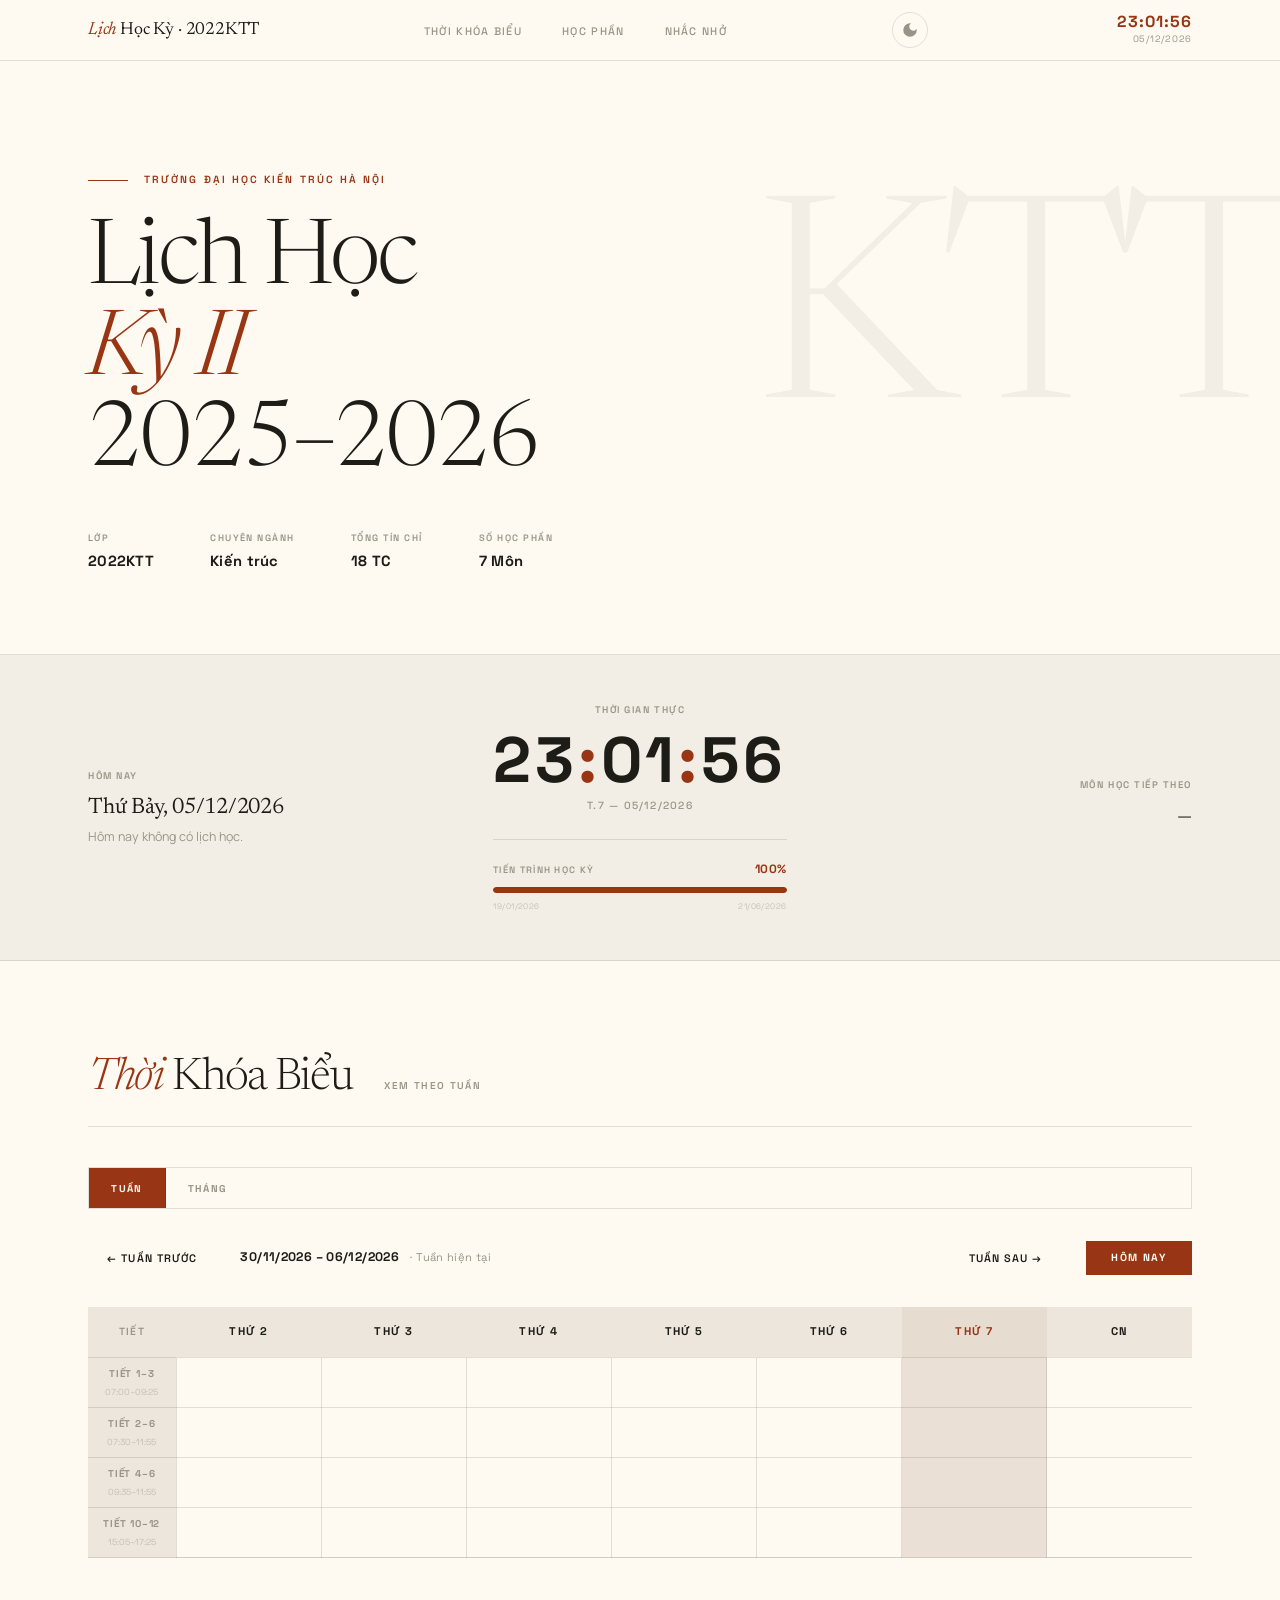
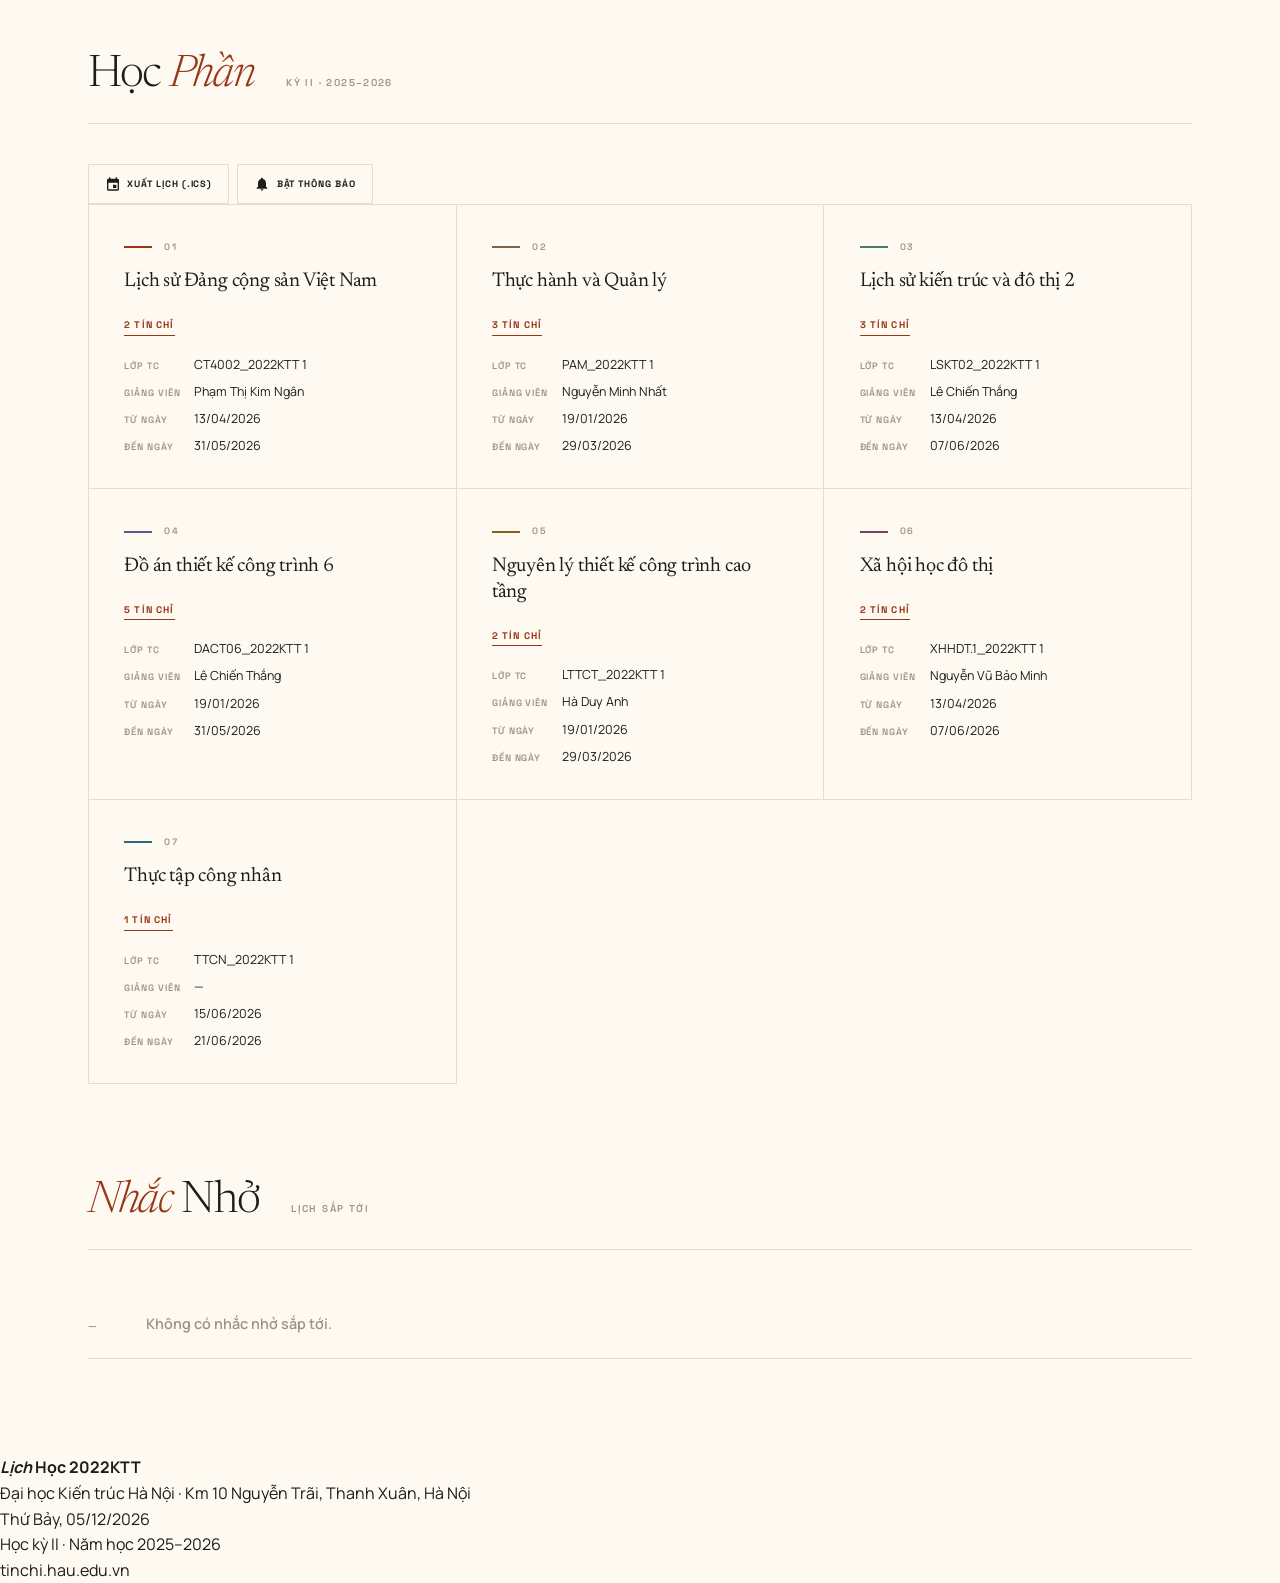
==== index.mobile.html @ d601cea9 "Add files via upload" ====
<!DOCTYPE html>
<html lang="vi">
<head>
<meta charset="UTF-8">
<script>
(function () {
  var params = new URLSearchParams(window.location.search);
  if (params.get('force') === 'mobile') return;
  var isMobile = /Android|iPhone|iPad|iPod|Opera Mini|IEMobile|WPDesktop/i.test(navigator.userAgent);
  if (!isMobile) {
    window.location.replace('./index.html');
  }
})();
</script>
<meta name="viewport" content="width=device-width, initial-scale=1.0, maximum-scale=1.0, user-scalable=no">
<title>Lịch Học — 2022KTT</title>
<link rel="manifest" href="./manifest.json">
<meta name="theme-color" content="#983514">
<meta name="apple-mobile-web-app-capable" content="yes">
<meta name="apple-mobile-web-app-status-bar-style" content="default">
<meta name="apple-mobile-web-app-title" content="Lịch Học">
<link rel="apple-touch-icon" href="./icon.svg">
<link href="https://fonts.googleapis.com/css2?family=Newsreader:ital,wght@0,300;0,400;0,600;1,300;1,400;1,600&family=Manrope:wght@300;400;500;600;700&family=Space+Grotesk:wght@300;400;500;600;700&display=swap" rel="stylesheet">
<style>
:root {
  --primary:       #983514;
  --primary-alt:   #B84C2A;
  --on-primary:    #fef9f1;
  --surface:       #fef9f1;
  --surface-low:   #f2ede5;
  --surface-xlow:  #ece6dc;
  --on-surface:    #1d1c17;
  --muted:         #9a9488;
  --muted-light:   #c5c0b8;
  --line:          rgba(29,28,23,0.12);
  --success:       #4a7c6b;
  --danger:        #983514;
  --font-d: 'Newsreader', Georgia, serif;
  --font-b: 'Manrope', sans-serif;
  --font-l: 'Space Grotesk', monospace;
}

[data-theme="dark"] {
  --primary:       #e8764a;
  --primary-alt:   #f09070;
  --on-primary:    #1a1410;
  --surface:       #1a1816;
  --surface-low:   #242220;
  --surface-xlow:  #2e2c28;
  --on-surface:    #e8e2d8;
  --muted:         #8a8478;
  --muted-light:   #5a564e;
  --line:          rgba(232,226,216,0.1);
  --success:       #6aac9b;
  --danger:        #e8764a;
}
[data-theme="dark"] .top-nav { background:rgba(26,24,22,0.95); }
[data-theme="dark"] .mob-nav { background:rgba(26,24,22,0.95); }
[data-theme="dark"] .a1 .mdc-name { color:#e88a6a; }
[data-theme="dark"] .a2 .mdc-name { color:#c8a87a; }
[data-theme="dark"] .a3 .mdc-name { color:#7ac0a8; }
[data-theme="dark"] .a4 .mdc-name { color:#9a9acc; }
[data-theme="dark"] .a5 .mdc-name { color:#d0a040; }
[data-theme="dark"] .a6 .mdc-name { color:#c87aa0; }
[data-theme="dark"] .a7 .mdc-name { color:#5ab0c8; }

*, *::before, *::after { margin:0; padding:0; box-sizing:border-box; }
html { scroll-behavior:smooth; }
body {
  background:var(--surface);
  color:var(--on-surface);
  font-family:var(--font-b);
  font-weight:400;
  line-height:1.6;
  overflow-x:hidden;
  padding-bottom:72px;
}

/* ── TOP NAV ── */
.top-nav {
  position:fixed; top:0; left:0; right:0; z-index:200;
  background:var(--surface);
  border-bottom:1px solid var(--line);
  height:48px;
  display:flex; align-items:center; justify-content:space-between;
  padding:0 1rem; gap:0.5rem;
}
.nav-brand {
  font-family:var(--font-d); font-size:0.9rem; font-weight:400;
  color:var(--on-surface); text-decoration:none;
  white-space:nowrap; overflow:hidden; text-overflow:ellipsis; flex:1;
}
.nav-brand em { font-style:italic; color:var(--primary); }
.nav-clock-wrap { text-align:right; flex-shrink:0; }
.nc-time {
  display:block; font-family:var(--font-l); font-size:0.78rem; font-weight:700;
  color:var(--primary); letter-spacing:0.04em; line-height:1.1;
}
.nc-date {
  display:block; font-family:var(--font-l); font-size:0.45rem;
  color:var(--muted); letter-spacing:0.06em;
}
.theme-toggle {
  background:none; border:1px solid var(--line); cursor:pointer;
  width:30px; height:30px; display:flex; align-items:center; justify-content:center;
  border-radius:50%; transition:all 0.2s; flex-shrink:0;
}
.theme-toggle svg { width:14px; height:14px; fill:var(--muted); }
.install-btn {
  display:none; align-items:center; gap:0.3rem;
  font-family:var(--font-l); font-size:0.48rem; letter-spacing:0.08em;
  text-transform:uppercase; font-weight:700; color:var(--on-primary);
  background:var(--primary); border:none; cursor:pointer;
  padding:0.3rem 0.5rem; white-space:nowrap; flex-shrink:0;
}
.install-btn svg { width:10px; height:10px; fill:currentColor; }
.install-btn.show { display:flex; }

/* ── HERO (compact mobile) ── */
.hero {
  padding-top:48px;
  background:var(--surface);
  border-bottom:1px solid var(--line);
  position:relative; overflow:hidden;
}
.hero-ghost {
  position:absolute; right:-0.5rem; top:50%; transform:translateY(-50%);
  font-family:var(--font-d); font-size:clamp(4rem,18vw,7rem);
  font-weight:300; line-height:0.85;
  color:var(--surface-low); pointer-events:none; user-select:none;
  white-space:nowrap; opacity:0.5;
}
.hero-inner { padding:1.5rem 1.2rem 1.2rem; position:relative; z-index:1; }
.hero-eyebrow {
  font-family:var(--font-l); font-size:0.5rem; letter-spacing:0.18em;
  text-transform:uppercase; color:var(--primary); font-weight:600;
  margin-bottom:0.5rem;
  display:flex; align-items:center; gap:0.6rem;
}
.hero-eyebrow::before { content:''; display:inline-block; width:1.2rem; height:1px; background:var(--primary); }
.hero-title {
  font-family:var(--font-d); font-size:clamp(1.6rem,7.5vw,2.4rem);
  font-weight:300; letter-spacing:-0.03em; line-height:1.05;
  color:var(--on-surface); margin-bottom:1rem;
}
.hero-title em { font-style:italic; color:var(--primary); }
.hero-stats {
  display:grid; grid-template-columns:1fr 1fr; gap:0.4rem 1rem;
}
.hs-label {
  font-family:var(--font-l); font-size:0.48rem; letter-spacing:0.14em;
  text-transform:uppercase; color:var(--muted); font-weight:600; margin-bottom:0.15rem;
}
.hs-value {
  font-family:var(--font-l); font-size:0.78rem; font-weight:700;
  color:var(--on-surface); letter-spacing:0.02em;
}

/* ── TODAY STRIP ── */
.today-strip {
  background:var(--surface-low);
  border-bottom:1px solid var(--line);
  padding:1rem 1.2rem;
}
.ts-clock {
  text-align:center; margin-bottom:0.8rem;
  padding-bottom:0.8rem; border-bottom:1px solid var(--line);
}
.d-clock {
  font-family:var(--font-l); font-size:clamp(1.6rem,7vw,2.2rem);
  font-weight:700; letter-spacing:0.06em; line-height:1; color:var(--on-surface);
}
.d-clock .col { color:var(--primary); animation:blink 1s step-start infinite; }
@keyframes blink { 0%,100%{opacity:1} 50%{opacity:0.15} }
.d-date {
  font-family:var(--font-l); font-size:0.58rem; letter-spacing:0.1em;
  text-transform:uppercase; color:var(--muted); margin-top:0.2rem;
}
.ts-grid { display:grid; grid-template-columns:1fr 1fr; gap:0.6rem 1rem; }
.ts-label {
  font-family:var(--font-l); font-size:0.52rem; letter-spacing:0.14em;
  text-transform:uppercase; color:var(--muted); font-weight:600; margin-bottom:0.3rem;
}
.ts-value {
  font-family:var(--font-d); font-size:0.92rem; font-weight:400;
  letter-spacing:-0.01em; line-height:1.2; color:var(--on-surface);
}
.ts-value em { font-style:italic; color:var(--primary); }
.ts-sub { font-family:var(--font-b); font-size:0.65rem; color:var(--muted); margin-top:0.2rem; }

/* In class badge */
.in-class-badge {
  display:inline-flex; align-items:center; gap:0.35rem;
  background:rgba(152,53,20,0.1); padding:0.28rem 0.65rem;
  font-family:var(--font-l); font-size:0.55rem; font-weight:700;
  letter-spacing:0.07em; text-transform:uppercase; color:var(--primary);
  margin-top:0.4rem;
}
.pulse-dot {
  width:7px; height:7px; background:var(--primary); border-radius:50%;
  animation:pulse 1.5s ease infinite;
}
@keyframes pulse { 0%,100%{opacity:1;transform:scale(1)} 50%{opacity:0.4;transform:scale(0.7)} }

/* Progress */
.progress-wrap { margin-top:0.8rem; padding-top:0.7rem; border-top:1px solid var(--line); }
.progress-label { display:flex; justify-content:space-between; align-items:baseline; margin-bottom:0.4rem; }
.pl-text {
  font-family:var(--font-l); font-size:0.5rem; letter-spacing:0.12em;
  text-transform:uppercase; color:var(--muted); font-weight:600;
}
.pl-pct { font-family:var(--font-l); font-size:0.7rem; font-weight:700; color:var(--primary); }
.progress-bar { height:5px; background:var(--surface-xlow); border-radius:3px; overflow:hidden; }
.progress-fill { height:100%; background:var(--primary); border-radius:3px; transition:width 0.6s ease; }
.progress-dates {
  display:flex; justify-content:space-between; margin-top:0.3rem;
  font-family:var(--font-l); font-size:0.45rem; color:var(--muted-light); letter-spacing:0.05em;
}

/* ── WRAP ── */
.wrap { padding:0 1.2rem; }
.section-gap { margin-top:2rem; }
.section-gap2 { margin-top:3rem; }

/* Section heads */
.sec-head {
  display:flex; flex-direction:column; gap:0.15rem;
  padding-bottom:0.6rem; margin-bottom:1rem;
  border-bottom:1px solid var(--line);
}
.sec-title {
  font-family:var(--font-d); font-size:1.5rem; font-weight:300;
  letter-spacing:-0.02em; line-height:1; color:var(--on-surface);
}
.sec-title em { font-style:italic; color:var(--primary); }
.sec-kicker {
  font-family:var(--font-l); font-size:0.5rem; letter-spacing:0.12em;
  text-transform:uppercase; color:var(--muted); font-weight:600;
}

/* ── VIEW TOGGLE ── */
.view-toggle { display:flex; border:1px solid var(--line); overflow:hidden; margin-bottom:0.8rem; }
.vt-btn {
  font-family:var(--font-l); font-size:0.52rem; letter-spacing:0.1em;
  text-transform:uppercase; font-weight:700; border:none; cursor:pointer;
  flex:1; text-align:center; padding:0.45rem 0.5rem;
  background:var(--surface); color:var(--muted); transition:all 0.18s; min-height:38px;
}
.vt-btn:not(:last-child) { border-right:1px solid var(--line); }
.vt-btn.active { background:var(--primary); color:var(--on-primary); }

/* ── WEEK NAV ── */
.week-nav { display:flex; flex-wrap:wrap; gap:0.35rem; margin-bottom:0.8rem; }
.wn-label {
  flex-basis:100%; order:-1; text-align:center;
  font-family:var(--font-l); font-size:0.65rem; font-weight:700;
  color:var(--on-surface); margin-bottom:0.1rem;
}
.wn-label em { font-style:normal; font-weight:400; color:var(--muted); font-size:0.58rem; margin-left:0.3rem; }
.wbtn {
  flex:1; text-align:center;
  font-family:var(--font-l); font-size:0.52rem; font-weight:600;
  letter-spacing:0.08em; text-transform:uppercase; color:var(--on-surface);
  background:none; border:none; cursor:pointer; padding:0.45rem 0.3rem; transition:color 0.18s;
}
.wbtn:hover { color:var(--primary); }
.wbtn-solid {
  flex:1; text-align:center;
  background:var(--primary); color:var(--on-primary);
  font-family:var(--font-l); font-size:0.52rem; font-weight:700;
  letter-spacing:0.12em; text-transform:uppercase; border:none; cursor:pointer;
  padding:0.45rem 0.5rem; transition:background 0.18s;
}
.wbtn-solid:hover { background:var(--primary-alt); }

/* ── MOBILE DAY-LIST ── */
.mob-daylist { margin-bottom:2rem; }
.mob-day-tabs {
  display:flex; gap:0; overflow-x:auto; -webkit-overflow-scrolling:touch;
  border-bottom:1px solid var(--line); margin-bottom:1.2rem;
  scrollbar-width:none; padding:0 0.2rem;
}
.mob-day-tabs::-webkit-scrollbar { display:none; }
.mob-day-tab {
  flex-shrink:0; background:none; border:none; cursor:pointer;
  padding:0.65rem 0.85rem; font-family:var(--font-l); font-size:0.6rem;
  font-weight:600; letter-spacing:0.05em; text-transform:uppercase;
  color:var(--muted); position:relative; transition:color 0.2s;
  -webkit-tap-highlight-color:transparent; min-height:48px;
  display:flex; flex-direction:column; align-items:center; gap:3px;
}
.mob-day-tab .mdt-num { font-size:0.88rem; font-weight:700; color:var(--on-surface); line-height:1; }
.mob-day-tab::after {
  content:''; position:absolute; bottom:0; left:0.4rem; right:0.4rem;
  height:2px; background:var(--primary); transform:scaleX(0); transition:transform 0.2s;
}
.mob-day-tab.active { color:var(--primary); }
.mob-day-tab.active .mdt-num { color:var(--primary); }
.mob-day-tab.active::after { transform:scaleX(1); }
.mob-day-tab.is-today { background:rgba(152,53,20,0.06); border-radius:8px 8px 0 0; }

.mob-day-classes { display:flex; flex-direction:column; gap:0.6rem; }
.mdc-card {
  background:var(--surface-low); border-left:3px solid var(--muted);
  padding:0.9rem 1rem; cursor:pointer;
  transition:box-shadow 0.15s, background 0.15s;
  -webkit-tap-highlight-color:transparent; border-radius:0 6px 6px 0;
}
.mdc-card:active { background:var(--surface-xlow); }
.mdc-card.now-active { background:rgba(152,53,20,0.08); box-shadow:inset 0 0 0 1px var(--primary); }
.mdc-head { display:flex; justify-content:space-between; align-items:flex-start; gap:0.6rem; margin-bottom:0.4rem; }
.mdc-name {
  font-family:var(--font-b); font-size:0.82rem; font-weight:600;
  line-height:1.3; color:var(--on-surface); flex:1;
}
.mdc-period {
  font-family:var(--font-l); font-size:0.56rem; font-weight:700;
  letter-spacing:0.06em; color:var(--primary); white-space:nowrap;
  background:rgba(152,53,20,0.08); padding:0.2rem 0.5rem;
  text-transform:uppercase; flex-shrink:0; border-radius:3px;
}
.mdc-info { display:flex; gap:1.2rem; flex-wrap:wrap; }
.mdc-info-item { display:flex; align-items:center; gap:0.3rem; }
.mdc-info-item svg { width:13px; height:13px; fill:var(--muted); flex-shrink:0; }
.mdc-info-item span { font-family:var(--font-l); font-size:0.6rem; color:var(--muted); font-weight:500; letter-spacing:0.03em; }
.mdc-empty { text-align:center; padding:2.5rem 1rem; font-family:var(--font-b); font-size:0.82rem; color:var(--muted); }
.mdc-empty-icon { font-size:1.8rem; margin-bottom:0.4rem; display:block; }

.mdc-card.a1{border-left-color:#983514;} .mdc-card.a1 .mdc-name{color:#6b2410;}
.mdc-card.a2{border-left-color:#7a6547;} .mdc-card.a2 .mdc-name{color:#4a3d28;}
.mdc-card.a3{border-left-color:#4a7c6b;} .mdc-card.a3 .mdc-name{color:#224d40;}
.mdc-card.a4{border-left-color:#5a5a8a;} .mdc-card.a4 .mdc-name{color:#2e2e62;}
.mdc-card.a5{border-left-color:#8a6020;} .mdc-card.a5 .mdc-name{color:#5a3d08;}
.mdc-card.a6{border-left-color:#7a4060;} .mdc-card.a6 .mdc-name{color:#521628;}
.mdc-card.a7{border-left-color:#2a6a7a;} .mdc-card.a7 .mdc-name{color:#0e4050;}

/* ── MONTH CALENDAR ── */
.month-wrap { display:none; margin-bottom:2rem; }
.month-wrap.show { display:block; }
.month-nav { display:flex; align-items:center; justify-content:space-between; margin-bottom:0.6rem; gap:0.5rem; }
.month-title { font-family:var(--font-d); font-size:1rem; font-weight:400; color:var(--on-surface); text-align:center; }
.month-title em { font-style:italic; color:var(--primary); }
.mbtn {
  font-family:var(--font-l); font-size:0.55rem; font-weight:600;
  letter-spacing:0.06em; text-transform:uppercase; color:var(--on-surface);
  background:none; border:none; cursor:pointer; padding:0.35rem 0.5rem;
  transition:color 0.18s; min-height:40px;
}
.mbtn:hover { color:var(--primary); }
.cal-grid {
  display:grid; grid-template-columns:repeat(7,1fr);
  border-top:1px solid var(--line); border-left:1px solid var(--line);
}
.cal-head {
  background:var(--surface-xlow); padding:0.35rem 0.15rem;
  font-family:var(--font-l); font-size:0.5rem; letter-spacing:0.08em;
  text-transform:uppercase; font-weight:700; color:var(--muted);
  text-align:center; border-right:1px solid var(--line); border-bottom:1px solid var(--line);
}
.cal-day {
  background:var(--surface); min-height:44px;
  padding:0.2rem; border-right:1px solid var(--line);
  border-bottom:1px solid var(--line); cursor:pointer;
  transition:background 0.15s; position:relative;
  -webkit-tap-highlight-color:transparent;
}
.cal-day:hover { background:var(--surface-low); }
.cal-day.other-month { opacity:0.3; }
.cal-day.is-today { background:rgba(152,53,20,0.06); }
.cal-day.is-today .cd-num { color:var(--primary); font-weight:700; }
.cd-num { font-family:var(--font-l); font-size:0.58rem; font-weight:500; color:var(--on-surface); margin-bottom:0.2rem; line-height:1; }
.cd-dots { display:flex; flex-wrap:wrap; gap:2px; }
.cd-dot { width:4px; height:4px; border-radius:50%; flex-shrink:0; }

/* ── SUBJECTS ── */
.subjects-grid {
  display:grid; grid-template-columns:1fr;
  border-top:1px solid var(--line); border-left:1px solid var(--line);
  margin-bottom:2rem;
}
.sc {
  background:var(--surface); padding:1rem;
  border-right:1px solid var(--line); border-bottom:1px solid var(--line);
  transition:background 0.2s;
}
.sc:hover { background:var(--surface-low); }
.sc-no {
  font-family:var(--font-l); font-size:0.5rem; letter-spacing:0.16em;
  text-transform:uppercase; color:var(--muted); font-weight:600;
  margin-bottom:0.6rem; display:flex; align-items:center; gap:0.6rem;
}
.sc-bar { width:1.5rem; height:2px; display:inline-block; flex-shrink:0; }
.sc-name {
  font-family:var(--font-d); font-size:0.95rem; font-weight:400;
  letter-spacing:-0.01em; line-height:1.3; color:var(--on-surface); margin-bottom:0.7rem;
}
.sc-tc {
  font-family:var(--font-l); font-size:0.58rem; letter-spacing:0.1em;
  text-transform:uppercase; color:var(--primary); font-weight:700;
  border-bottom:1.5px solid var(--primary); padding-bottom:1px;
  display:inline-block; margin-bottom:0.8rem;
}
.sc-rows { display:flex; flex-direction:column; gap:0.35rem; }
.sc-row { display:flex; gap:0.6rem; align-items:baseline; }
.sc-row .rl {
  font-family:var(--font-l); font-size:0.5rem; letter-spacing:0.08em;
  text-transform:uppercase; color:var(--muted); font-weight:600;
  min-width:48px; flex-shrink:0;
}
.sc-row .rv { font-family:var(--font-b); font-size:0.68rem; color:var(--on-surface); font-weight:400; }

/* ── ACTION BUTTONS ── */
.action-btns { display:flex; flex-direction:column; gap:0.3rem; margin-top:0.8rem; }
.act-btn {
  width:100%; justify-content:center;
  font-family:var(--font-l); font-size:0.52rem; letter-spacing:0.08em;
  text-transform:uppercase; font-weight:700; border:1px solid var(--line);
  background:var(--surface); color:var(--on-surface); cursor:pointer;
  padding:0.45rem 0.6rem; display:flex; align-items:center; gap:0.4rem;
  transition:all 0.18s; min-height:40px;
}
.act-btn:hover { border-color:var(--primary); color:var(--primary); }
.act-btn svg { width:16px; height:16px; fill:currentColor; }

/* ── SHARED PANEL ── */
.shared-panel { background:var(--surface-low); border:1px solid var(--line); padding:0.8rem; margin-top:0.8rem; margin-bottom:1rem; }
.shared-panel-title {
  font-family:var(--font-l); font-size:0.6rem; letter-spacing:0.12em;
  text-transform:uppercase; color:var(--primary); font-weight:700;
  margin-bottom:0.75rem; display:flex; align-items:center; gap:0.5rem;
}
.shared-panel-title svg { width:14px; height:14px; fill:var(--primary); }
.shared-item { padding:0.6rem 0; border-bottom:1px solid var(--line); }
.shared-item:last-child { border-bottom:none; }
.shared-item-subj { font-family:var(--font-b); font-size:0.75rem; font-weight:600; color:var(--on-surface); margin-bottom:0.15rem; }
.shared-item-text { font-family:var(--font-b); font-size:0.7rem; color:var(--muted); line-height:1.5; }

/* ── REMINDERS ── */
.rem-list { display:flex; flex-direction:column; margin-bottom:2rem; }
.rem-item {
  display:flex; align-items:baseline; gap:0.7rem; padding:0.9rem 0;
  border-bottom:1px solid var(--line);
  animation:slideIn 0.35s ease both;
}
@keyframes slideIn { from{opacity:0;transform:translateX(-6px)} to{opacity:1;transform:translateX(0)} }
.ri-no { font-family:var(--font-l); font-size:0.5rem; color:var(--muted); letter-spacing:0.08em; font-weight:600; min-width:18px; }
.ri-body { flex:1; }
.ri-title { font-family:var(--font-b); font-size:0.75rem; font-weight:600; color:var(--on-surface); line-height:1.35; }
.ri-sub { font-family:var(--font-b); font-size:0.65rem; color:var(--muted); margin-top:0.15rem; }
.ri-tag {
  font-family:var(--font-l); font-size:0.5rem; letter-spacing:0.08em;
  text-transform:uppercase; font-weight:700; padding:0.2rem 0.45rem; flex-shrink:0;
}
.ri-tag.urgent { background:rgba(152,53,20,0.1); color:var(--primary); }
.ri-tag.soon   { background:rgba(122,101,71,0.1); color:#7a6547; }
.ri-tag.normal { background:rgba(74,124,107,0.1); color:#4a7c6b; }

/* ── MODAL ── */
.m-overlay {
  display:none; position:fixed; inset:0; z-index:1000;
  background:rgba(29,28,23,0.5);
  align-items:flex-end; justify-content:center;
}
.m-overlay.open { display:flex; }
.m-box {
  background:var(--surface); width:100%; max-height:88vh;
  padding:1.5rem 1.2rem 2rem; position:relative;
  overflow-y:auto; border-radius:16px 16px 0 0;
  box-shadow:0 -4px 40px rgba(29,28,23,0.15);
  animation:mSlide 0.25s ease;
}
@keyframes mSlide { from{transform:translateY(30px);opacity:0} to{transform:translateY(0);opacity:1} }
.m-close {
  position:absolute; top:1rem; right:1.2rem; background:none; border:none;
  font-family:var(--font-l); font-size:0.6rem; letter-spacing:0.08em; text-transform:uppercase;
  color:var(--muted); cursor:pointer; font-weight:600;
}
.m-eyebrow {
  font-family:var(--font-l); font-size:0.58rem; letter-spacing:0.16em; text-transform:uppercase;
  color:var(--primary); font-weight:600; margin-bottom:0.7rem;
  display:flex; align-items:center; gap:0.6rem;
}
.m-eyebrow::before { content:''; display:inline-block; width:1.2rem; height:1px; background:var(--primary); }
.m-title { font-family:var(--font-d); font-size:1.2rem; font-weight:300; letter-spacing:-0.02em; line-height:1.2; color:var(--on-surface); margin-bottom:1.5rem; }
.m-row { display:flex; justify-content:space-between; align-items:baseline; padding:0.7rem 0; border-bottom:1px solid var(--line); gap:0.8rem; }
.m-row:last-child { border-bottom:none; }
.m-row .ml { font-family:var(--font-l); font-size:0.5rem; letter-spacing:0.08em; text-transform:uppercase; color:var(--muted); font-weight:600; flex-shrink:0; }
.m-row .mv { font-family:var(--font-b); font-size:0.68rem; font-weight:500; color:var(--on-surface); text-align:right; word-break:break-word; }

/* Attendance */
.att-row { display:flex; align-items:center; gap:0.4rem; flex-wrap:wrap; margin-top:0.75rem; padding-top:0.75rem; border-top:1px solid var(--line); }
.att-btn {
  font-family:var(--font-l); font-size:0.48rem; letter-spacing:0.07em;
  text-transform:uppercase; font-weight:700; border:none; cursor:pointer;
  padding:0.28rem 0.45rem; transition:all 0.18s; min-height:34px;
  display:flex; align-items:center; gap:0.25rem;
}
.att-btn svg { width:13px; height:13px; fill:currentColor; }
.att-present { background:rgba(74,124,107,0.12); color:var(--success); }
.att-present:hover { background:rgba(74,124,107,0.2); }
.att-present.selected { background:var(--success); color:var(--on-primary); }
.att-absent { background:rgba(152,53,20,0.08); color:var(--danger); }
.att-absent:hover { background:rgba(152,53,20,0.15); }
.att-absent.selected { background:var(--danger); color:var(--on-primary); }
.att-stats { font-family:var(--font-l); font-size:0.48rem; color:var(--muted); flex-basis:100%; text-align:center; margin-top:0.1rem; }

/* Notes */
.note-section { margin-top:1.2rem; padding-top:0.8rem; border-top:1px solid var(--line); }
.note-label { font-family:var(--font-l); font-size:0.58rem; letter-spacing:0.1em; text-transform:uppercase; color:var(--muted); font-weight:600; margin-bottom:0.4rem; }
.note-textarea {
  width:100%; min-height:72px; border:1px solid var(--line); background:var(--surface-low);
  color:var(--on-surface); font-family:var(--font-b); font-size:0.68rem;
  padding:0.65rem; resize:vertical; outline:none; transition:border-color 0.2s; line-height:1.5;
}
.note-textarea:focus { border-color:var(--primary); }
.note-saved { font-family:var(--font-l); font-size:0.48rem; color:var(--success); letter-spacing:0.07em; text-transform:uppercase; margin-top:0.25rem; opacity:0; transition:opacity 0.3s; }
.note-saved.show { opacity:1; }

/* Shared note in modal */
.shared-note { background:var(--surface-low); border-left:3px solid var(--primary); padding:0.65rem 0.85rem; margin-top:0.6rem; }
.shared-note-label { font-family:var(--font-l); font-size:0.48rem; letter-spacing:0.1em; text-transform:uppercase; color:var(--primary); font-weight:700; margin-bottom:0.25rem; display:flex; align-items:center; gap:0.35rem; }
.shared-note-label svg { width:11px; height:11px; fill:var(--primary); }
.shared-note-text { font-family:var(--font-b); font-size:0.72rem; color:var(--on-surface); line-height:1.5; }
.shared-note-time { font-family:var(--font-l); font-size:0.45rem; color:var(--muted-light); margin-top:0.25rem; }

/* ── FOOTER ── */
footer { background:var(--surface-xlow); padding:1.5rem 1.2rem 5rem; border-top:1px solid var(--line); }
.ft-inner { display:flex; flex-direction:column; gap:0.6rem; }
.ft-left h4 { font-family:var(--font-d); font-size:1.2rem; font-weight:300; letter-spacing:-0.02em; color:var(--on-surface); }
.ft-left h4 em { font-style:italic; color:var(--primary); }
.ft-left p { font-family:var(--font-l); font-size:0.55rem; letter-spacing:0.08em; text-transform:uppercase; color:var(--muted); font-weight:500; margin-top:0.2rem; }
.ft-right { font-family:var(--font-l); font-size:0.55rem; letter-spacing:0.06em; text-transform:uppercase; color:var(--muted); line-height:1.8; font-weight:500; }

/* ── INSTALL BANNER ── */
.install-banner {
  display:none; position:fixed; bottom:58px; left:0; right:0; z-index:300;
  background:var(--on-surface); color:var(--surface);
  padding:0.7rem 0.8rem;
  animation:bannerSlide 0.35s ease;
}
@keyframes bannerSlide { from{transform:translateY(100%)} to{transform:translateY(0)} }
.ib-inner { display:flex; align-items:center; justify-content:space-between; gap:1rem; flex-wrap:wrap; }
.ib-text { display:flex; align-items:center; gap:0.75rem; flex:1; }
.ib-icon { width:28px; height:28px; background:var(--primary); border-radius:8px; display:flex; align-items:center; justify-content:center; flex-shrink:0; }
.ib-icon svg { width:14px; height:14px; fill:var(--on-primary); }
.ib-info h4 { font-family:var(--font-b); font-size:0.68rem; font-weight:600; color:var(--surface); }
.ib-info p { font-family:var(--font-l); font-size:0.48rem; letter-spacing:0.06em; color:var(--muted-light); margin-top:0.1rem; }
.ib-actions { display:flex; gap:0.5rem; align-items:center; }
.ib-install { font-family:var(--font-l); font-size:0.58rem; letter-spacing:0.1em; text-transform:uppercase; font-weight:700; color:var(--on-primary); background:var(--primary); border:none; cursor:pointer; padding:0.5rem 1.2rem; }
.ib-dismiss { font-family:var(--font-l); font-size:0.58rem; letter-spacing:0.08em; text-transform:uppercase; font-weight:600; color:var(--muted-light); background:none; border:none; cursor:pointer; padding:0.5rem 0.5rem; }
.install-banner.show { display:block; }

/* ── BOTTOM NAV ── */
.mob-nav {
  position:fixed; bottom:0; left:0; right:0; z-index:300;
  background:var(--surface); border-top:1px solid var(--line);
  box-shadow:0 -2px 12px rgba(0,0,0,0.08);
  padding-bottom:env(safe-area-inset-bottom,0);
}
.mob-nav-inner {
  display:flex; justify-content:space-around; align-items:center;
  max-width:480px; margin:0 auto; height:58px; padding:0 0.5rem;
}
.mob-tab {
  display:flex; flex-direction:column; align-items:center; gap:3px;
  background:none; border:none; cursor:pointer; padding:6px 8px;
  text-decoration:none; -webkit-tap-highlight-color:transparent;
  transition:color 0.2s; min-width:56px;
}
.mob-tab svg { width:22px; height:22px; fill:var(--muted); transition:fill 0.25s; }
.mob-tab span { font-family:var(--font-l); font-size:0.5rem; font-weight:600; letter-spacing:0.05em; text-transform:uppercase; color:var(--muted); transition:color 0.25s; }
.mob-tab.active svg { fill:var(--primary); }
.mob-tab.active span { color:var(--primary); }
.mob-tab.active { position:relative; }
.mob-tab.active::before {
  content:''; position:absolute; top:-1px; left:25%; right:25%;
  height:2px; background:var(--primary); border-radius:0 0 2px 2px;
}
</style>
</head>
<body>

<!-- TOP NAV -->
<nav class="top-nav">
  <a class="nav-brand" href="#"><em>Lịch</em> Học Kỳ · 2022KTT</a>
  <button class="install-btn" id="installBtn" onclick="installApp()">
    <svg viewBox="0 0 24 24"><path d="M13 5v6h1.17L12 13.17 9.83 11H11V5h2m2-2H9v6H5l7 7 7-7h-4V3zm4 15H5v2h14v-2z"/></svg>
    Cài App
  </button>
  <button class="theme-toggle" id="themeToggle" onclick="toggleTheme()" title="Chế độ tối/sáng">
    <svg id="themeIcon" viewBox="0 0 24 24"><path d="M12 3a9 9 0 109 9c0-.46-.04-.92-.1-1.36a5.389 5.389 0 01-4.4 2.26 5.403 5.403 0 01-3.14-9.8c-.44-.06-.9-.1-1.36-.1z"/></svg>
  </button>
  <div class="nav-clock-wrap">
    <span class="nc-time" id="nav-time">00:00:00</span>
    <span class="nc-date" id="nav-date">—</span>
  </div>
</nav>

<!-- HERO -->
<section class="hero" id="today">
  <div class="hero-ghost">KTT</div>
  <div class="hero-inner">
    <div class="hero-eyebrow">Trường Đại học Kiến trúc Hà Nội</div>
    <h1 class="hero-title">Lịch Học<br><em>Kỳ II</em><br>2025–2026</h1>
    <div class="hero-stats">
      <div class="hs-item"><div class="hs-label">Lớp</div><div class="hs-value">2022KTT</div></div>
      <div class="hs-item"><div class="hs-label">Chuyên ngành</div><div class="hs-value">Kiến trúc</div></div>
      <div class="hs-item"><div class="hs-label">Tổng tín chỉ</div><div class="hs-value">18 TC</div></div>
      <div class="hs-item"><div class="hs-label">Số học phần</div><div class="hs-value">7 Môn</div></div>
    </div>
  </div>
</section>

<!-- TODAY STRIP -->
<section class="today-strip">
  <div class="ts-clock">
    <div class="d-clock" id="main-clock">00<span class="col">:</span>00<span class="col">:</span>00</div>
    <div class="d-date" id="main-weekday">—</div>
    <div class="progress-wrap" id="semester-progress"></div>
  </div>
  <div class="ts-grid">
    <div>
      <div class="ts-label">Hôm nay</div>
      <div class="ts-value" id="ts-date">—</div>
      <div class="ts-sub" id="ts-classes">Đang kiểm tra...</div>
      <div id="in-class-indicator"></div>
    </div>
    <div>
      <div class="ts-label">Môn học tiếp theo</div>
      <div class="ts-value" id="ts-next">—</div>
      <div class="ts-sub" id="ts-next-sub"></div>
    </div>
  </div>
</section>

<!-- TIMETABLE -->
<div class="wrap section-gap" id="thoikhoa">
  <div class="sec-head">
    <h2 class="sec-title"><em>Thời</em> Khóa Biểu</h2>
    <span class="sec-kicker" id="sec-kicker-view">Xem theo tuần</span>
  </div>
  <div class="view-toggle">
    <button class="vt-btn active" id="vtWeek" onclick="setView('week')">Tuần</button>
    <button class="vt-btn" id="vtMonth" onclick="setView('month')">Tháng</button>
  </div>
  <!-- WEEK VIEW -->
  <div id="week-view">
    <div class="week-nav">
      <button class="wbtn" onclick="changeWeek(-1)">← Tuần trước</button>
      <div class="wn-label" id="week-range">—<em id="week-tag"></em></div>
      <button class="wbtn" onclick="changeWeek(1)">Tuần sau →</button>
      <button class="wbtn-solid" onclick="goToday()">HÔM NAY</button>
    </div>
    <div class="mob-daylist" id="mob-daylist"></div>
  </div>
  <!-- MONTH VIEW -->
  <div class="month-wrap" id="month-view">
    <div class="month-nav">
      <button class="mbtn" onclick="changeMonth(-1)">← Trước</button>
      <div class="month-title" id="month-title"></div>
      <button class="mbtn" onclick="changeMonth(1)">Sau →</button>
    </div>
    <div class="cal-grid" id="cal-grid"></div>
  </div>
</div>

<!-- SUBJECTS -->
<div class="wrap section-gap" id="hocphan">
  <div class="sec-head">
    <h2 class="sec-title">Học <em>Phần</em></h2>
    <span class="sec-kicker">Kỳ II · 2025–2026</span>
  </div>
  <div class="action-btns">
    <button class="act-btn" onclick="exportICS()">
      <svg viewBox="0 0 24 24"><path d="M19 4h-1V2h-2v2H8V2H6v2H5c-1.11 0-2 .9-2 2v14a2 2 0 002 2h14c1.1 0 2-.9 2-2V6c0-1.1-.9-2-2-2zm0 16H5V10h14v10zm-7-7h5v5h-5z"/></svg>
      Xuất Lịch (.ics)
    </button>
    <button class="act-btn" id="notifBtn" onclick="toggleNotifications()">
      <svg viewBox="0 0 24 24"><path d="M12 22c1.1 0 2-.9 2-2h-4c0 1.1.89 2 2 2zm6-6v-5c0-3.07-1.64-5.64-4.5-6.32V4c0-.83-.67-1.5-1.5-1.5s-1.5.67-1.5 1.5v.68C7.63 5.36 6 7.92 6 11v5l-2 2v1h16v-1l-2-2z"/></svg>
      <span id="notifLabel">Bật thông báo</span>
    </button>
  </div>
  <div id="shared-panel"></div>
  <div class="subjects-grid" id="subjects-grid"></div>
</div>

<!-- REMINDERS -->
<div class="wrap section-gap" id="nhacnho">
  <div class="sec-head">
    <h2 class="sec-title"><em>Nhắc</em> Nhở</h2>
    <span class="sec-kicker">Lịch sắp tới</span>
  </div>
  <div class="rem-list" id="rem-list"></div>
</div>

<!-- FOOTER -->
<footer>
  <div class="ft-inner">
    <div class="ft-left">
      <h4><em>Lịch</em> Học 2022KTT</h4>
      <p>Đại học Kiến trúc Hà Nội · Km 10 Nguyễn Trãi, Thanh Xuân, Hà Nội</p>
    </div>
    <div class="ft-right">
      <div id="ft-date">—</div>
      <div>Học kỳ II · Năm học 2025–2026</div>
      <div>tinchi.hau.edu.vn</div>
    </div>
  </div>
</footer>

<!-- MODAL -->
<div class="m-overlay" id="modal" onclick="closeModalBg(event)">
  <div class="m-box">
    <button class="m-close" onclick="document.getElementById('modal').classList.remove('open')">Đóng ×</button>
    <div class="m-eyebrow">Chi tiết học phần</div>
    <h3 class="m-title" id="m-title"></h3>
    <div id="m-body"></div>
  </div>
</div>

<!-- INSTALL BANNER -->
<div class="install-banner" id="installBanner">
  <div class="ib-inner">
    <div class="ib-text">
      <div class="ib-icon"><svg viewBox="0 0 24 24"><path d="M19 9h-4V3H9v6H5l7 7 7-7zM5 18v2h14v-2H5z"/></svg></div>
      <div class="ib-info">
        <h4>Cài đặt Lịch Học</h4>
        <p>Thêm vào màn hình chính để truy cập nhanh</p>
      </div>
    </div>
    <div class="ib-actions">
      <button class="ib-install" onclick="installApp()">Cài đặt</button>
      <button class="ib-dismiss" onclick="dismissBanner()">Để sau</button>
    </div>
  </div>
</div>

<!-- BOTTOM NAV -->
<nav class="mob-nav" id="mobNav">
  <div class="mob-nav-inner">
    <a class="mob-tab active" href="#today" onclick="mobScroll(event,'today')">
      <svg viewBox="0 0 24 24"><path d="M11.99 2C6.47 2 2 6.48 2 12s4.47 10 9.99 10C17.52 22 22 17.52 22 12S17.52 2 11.99 2zM12 20c-4.42 0-8-3.58-8-8s3.58-8 8-8 8 3.58 8 8-3.58 8-8 8zm.5-13H11v6l5.25 3.15.75-1.23-4.5-2.67z"/></svg>
      <span>Hôm nay</span>
    </a>
    <a class="mob-tab" href="#thoikhoa" onclick="mobScroll(event,'thoikhoa')">
      <svg viewBox="0 0 24 24"><path d="M3 17h2v-7H3v7zm4 0h2V7H7v10zm4 0h2V4h-2v13zm4 0h2V10h-2v7zm4 0h2v-4h-2v4z"/></svg>
      <span>Lịch học</span>
    </a>
    <a class="mob-tab" href="#hocphan" onclick="mobScroll(event,'hocphan')">
      <svg viewBox="0 0 24 24"><path d="M21 5c-1.11-.35-2.33-.5-3.5-.5-1.95 0-4.05.4-5.5 1.5-1.45-1.1-3.55-1.5-5.5-1.5S2.45 4.9 1 6v14.65c0 .25.25.5.5.5.1 0 .15-.05.25-.05C3.1 20.45 5.05 20 6.5 20c1.95 0 4.05.4 5.5 1.5 1.35-.85 3.8-1.5 5.5-1.5 1.65 0 3.35.3 4.75 1.05.1.05.15.05.25.05.25 0 .5-.25.5-.5V6c-.6-.45-1.25-.75-2-1zm0 13.5c-1.1-.35-2.3-.5-3.5-.5-1.7 0-4.15.65-5.5 1.5V8c1.35-.85 3.8-1.5 5.5-1.5 1.2 0 2.4.15 3.5.5v11.5z"/></svg>
      <span>Học phần</span>
    </a>
    <a class="mob-tab" href="#nhacnho" onclick="mobScroll(event,'nhacnho')">
      <svg viewBox="0 0 24 24"><path d="M12 22c1.1 0 2-.9 2-2h-4c0 1.1.89 2 2 2zm6-6v-5c0-3.07-1.64-5.64-4.5-6.32V4c0-.83-.67-1.5-1.5-1.5s-1.5.67-1.5 1.5v.68C7.63 5.36 6 7.92 6 11v5l-2 2v1h16v-1l-2-2zm-2 1H8v-6c0-2.48 1.51-4.5 4-4.5s4 2.02 4 4.5v6z"/></svg>
      <span>Nhắc nhở</span>
    </a>
  </div>
</nav>

<script>
/* DATA */
const subjects=[
  {id:1,ac:'a1',hex:'#983514',name:'Lịch sử Đảng CSVN',full:'Lịch sử Đảng cộng sản Việt Nam',tc:2,cls:'CT4002_2022KTT 1',teacher:'Phạm Thị Kim Ngân',sch:[
    {from:'13/04/2026',to:'24/05/2026',thu:6,tiet:'1-3',room:'H-H 3.03'},
    {from:'13/04/2026',to:'31/05/2026',thu:3,tiet:'1-3',room:'H-H 2.03'},
  ]},
  {id:2,ac:'a2',hex:'#7a6547',name:'Thực hành & Quản lý',full:'Thực hành và Quản lý',tc:3,cls:'PAM_2022KTT 1',teacher:'Nguyễn Minh Nhất',sch:[
    {from:'19/01/2026',to:'08/02/2026',thu:3,tiet:'4-6',room:'M-M7.02'},
    {from:'19/01/2026',to:'08/02/2026',thu:6,tiet:'4-6',room:'M-M7.03'},
    {from:'23/02/2026',to:'22/03/2026',thu:6,tiet:'4-6',room:'M-M11.03'},
    {from:'23/02/2026',to:'29/03/2026',thu:3,tiet:'4-6',room:'M-M12.03_X+'},
  ]},
  {id:3,ac:'a3',hex:'#4a7c6b',name:'Lịch sử KT & ĐT 2',full:'Lịch sử kiến trúc và đô thị 2',tc:3,cls:'LSKT02_2022KTT 1',teacher:'Lê Chiến Thắng',sch:[
    {from:'13/04/2026',to:'31/05/2026',thu:6,tiet:'4-6',room:'M-M 601'},
    {from:'13/04/2026',to:'07/06/2026',thu:3,tiet:'4-6',room:'M-M 601'},
  ]},
  {id:4,ac:'a4',hex:'#5a5a8a',name:'ĐA Thiết kế CT6',full:'Đồ án thiết kế công trình 6',tc:5,cls:'DACT06_2022KTT 1',teacher:'Lê Chiến Thắng',sch:[
    {from:'19/01/2026',to:'08/02/2026',thu:2,tiet:'2-6',room:'C-XKTT1'},
    {from:'19/01/2026',to:'08/02/2026',thu:5,tiet:'2-6',room:'M-M 604.XQT4'},
    {from:'23/02/2026',to:'29/03/2026',thu:2,tiet:'2-6',room:'M-M 604.XQT4'},
    {from:'23/02/2026',to:'29/03/2026',thu:5,tiet:'2-6',room:'M-M 604.XQT4'},
    {from:'13/04/2026',to:'31/05/2026',thu:2,tiet:'2-6',room:'M-M 604.XQT4'},
    {from:'13/04/2026',to:'31/05/2026',thu:5,tiet:'2-6',room:'M-M 604.XQT4'},
  ]},
  {id:5,ac:'a5',hex:'#8a6020',name:'NL Thiết kế CT cao tầng',full:'Nguyên lý thiết kế công trình cao tầng',tc:2,cls:'LTTCT_2022KTT 1',teacher:'Hà Duy Anh',sch:[
    {from:'19/01/2026',to:'08/02/2026',thu:4,tiet:'10-12',room:'H-H 5.05'},
    {from:'23/02/2026',to:'29/03/2026',thu:4,tiet:'10-12',room:'H-H 5.05'},
    {from:'16/03/2026',to:'29/03/2026',thu:7,tiet:'10-12',room:'H-H 5.05'},
  ]},
  {id:6,ac:'a6',hex:'#7a4060',name:'Xã hội học đô thị',full:'Xã hội học đô thị',tc:2,cls:'XHHDT.1_2022KTT 1',teacher:'Nguyễn Vũ Bảo Minh',sch:[
    {from:'13/04/2026',to:'07/06/2026',thu:4,tiet:'4-6',room:'M-M 601'},
    {from:'25/05/2026',to:'07/06/2026',thu:7,tiet:'4-6',room:'M-M 601'},
  ]},
  {id:7,ac:'a7',hex:'#2a6a7a',name:'Thực tập công nhân',full:'Thực tập công nhân',tc:1,cls:'TTCN_2022KTT 1',teacher:'—',sch:[
    {from:'15/06/2026',to:'21/06/2026',thu:2,tiet:'2-6',room:''},
    {from:'15/06/2026',to:'21/06/2026',thu:3,tiet:'2-6',room:''},
    {from:'15/06/2026',to:'21/06/2026',thu:4,tiet:'2-6',room:''},
    {from:'15/06/2026',to:'21/06/2026',thu:5,tiet:'2-6',room:''},
    {from:'15/06/2026',to:'21/06/2026',thu:6,tiet:'2-6',room:''},
    {from:'15/06/2026',to:'21/06/2026',thu:7,tiet:'2-6',room:''},
  ]},
];

const PG=['1-3','2-6','4-6','10-12'];
const PT={'1-3':'07:00–09:25','2-6':'07:30–11:55','4-6':'09:35–11:55','10-12':'15:05–17:25'};
const PL={'1-3':'Tiết 1–3','2-6':'Tiết 2–6','4-6':'Tiết 4–6','10-12':'Tiết 10–12'};
const DAYS=['CN','T.2','T.3','T.4','T.5','T.6','T.7'];

function pd(s){const[d,m,y]=s.split('/').map(Number);return new Date(y,m-1,d);}
function fl(d){return d.toLocaleDateString('vi-VN',{weekday:'long',day:'2-digit',month:'2-digit',year:'numeric'});}
function fs(d){return d.toLocaleDateString('vi-VN',{day:'2-digit',month:'2-digit',year:'numeric'});}
function ad(d,n){const r=new Date(d);r.setDate(r.getDate()+n);return r;}
function gws(d){const day=d.getDay();const diff=day===0?-6:1-day;const m=new Date(d);m.setDate(d.getDate()+diff);m.setHours(0,0,0,0);return m;}
function vtj(t){return t===1?0:t-1;}
function inR(date,f,t){const df=pd(f),dt=pd(t);dt.setHours(23,59,59,999);return date>=df&&date<=dt;}
function getCls(date){const j=date.getDay();const r=[];for(const s of subjects)for(const sc of s.sch)if(vtj(sc.thu)===j&&inR(date,sc.from,sc.to))r.push({s,sc});return r;}

/* CLOCK */
function tickClock(){
  const n=new Date();
  const h=String(n.getHours()).padStart(2,'0');
  const m=String(n.getMinutes()).padStart(2,'0');
  const s=String(n.getSeconds()).padStart(2,'0');
  document.getElementById('main-clock').innerHTML=`${h}<span class="col">:</span>${m}<span class="col">:</span>${s}`;
  document.getElementById('nav-time').textContent=`${h}:${m}:${s}`;
  document.getElementById('main-weekday').textContent=`${DAYS[n.getDay()]} — ${fs(n)}`;
  document.getElementById('nav-date').textContent=fs(n);
}
setInterval(tickClock,1000); tickClock();

/* STATE */
const today=new Date();today.setHours(0,0,0,0);
let ws=gws(today);
let mobileDay=today.getDay()===0?6:today.getDay()-1;

/* TODAY STRIP */
function renderStrip(){
  document.getElementById('ts-date').textContent=fl(today);
  document.getElementById('ft-date').textContent=fl(today);
  const cs=getCls(today);
  document.getElementById('ts-classes').textContent=cs.length===0
    ?'Hôm nay không có lịch học.'
    :`${cs.length} môn: `+cs.map(c=>c.s.name).join(', ');
  let nd=null,ns=null;
  for(let i=0;i<=90;i++){const d=ad(today,i);const csd=getCls(d);if(csd.length>0){nd=d;ns=csd[0].s;break;}}
  if(ns){
    const diff=Math.ceil((nd-today)/86400000);
    document.getElementById('ts-next').textContent=ns.name;
    document.getElementById('ts-next-sub').textContent=(diff===0?'Hôm nay':diff===1?'Ngày mai':`${diff} ngày nữa`)+` · ${fs(nd)}`;
  }
}

/* MOBILE TIMETABLE */
const MDAYS=['T.2','T.3','T.4','T.5','T.6','T.7','CN'];
function renderMobileTT(){
  const container=document.getElementById('mob-daylist');
  if(!container)return;
  container.innerHTML='';
  const tabs=document.createElement('div');
  tabs.className='mob-day-tabs';
  const we=ad(ws,6);
  const isCur=ws<=today&&today<=we;
  for(let i=0;i<7;i++){
    const date=ad(ws,i);
    const btn=document.createElement('button');
    btn.className='mob-day-tab';
    if(i===mobileDay)btn.classList.add('active');
    if(date.getTime()===today.getTime()&&isCur)btn.classList.add('is-today');
    btn.innerHTML=`${MDAYS[i]}<span class="mdt-num">${date.getDate()}</span>`;
    btn.onclick=()=>{mobileDay=i;renderMobileTT();};
    tabs.appendChild(btn);
  }
  container.appendChild(tabs);
  setTimeout(()=>{
    const activeTab=tabs.querySelector('.active');
    if(activeTab)activeTab.scrollIntoView({behavior:'smooth',block:'nearest',inline:'center'});
  },50);
  const date=ad(ws,mobileDay);
  const classes=getCls(date);
  const list=document.createElement('div');
  list.className='mob-day-classes';
  if(classes.length===0){
    list.innerHTML=`<div class="mdc-empty"><span class="mdc-empty-icon">📚</span>Không có lịch học ngày này</div>`;
  } else {
    const order={'1-3':0,'2-6':1,'4-6':2,'10-12':3};
    classes.sort((a,b)=>(order[a.sc.tiet]||0)-(order[b.sc.tiet]||0));
    for(const c of classes){
      const card=document.createElement('div');
      card.className=`mdc-card ${c.s.ac}`;
      card.innerHTML=`
        <div class="mdc-head">
          <div class="mdc-name">${c.s.name}</div>
          <div class="mdc-period">${PL[c.sc.tiet]}</div>
        </div>
        <div class="mdc-info">
          <div class="mdc-info-item">
            <svg viewBox="0 0 24 24"><path d="M11.99 2C6.47 2 2 6.48 2 12s4.47 10 9.99 10C17.52 22 22 17.52 22 12S17.52 2 11.99 2zM12 20c-4.42 0-8-3.58-8-8s3.58-8 8-8 8 3.58 8 8-3.58 8-8 8zm.5-13H11v6l5.25 3.15.75-1.23-4.5-2.67z"/></svg>
            <span>${PT[c.sc.tiet]}</span>
          </div>
          <div class="mdc-info-item">
            <svg viewBox="0 0 24 24"><path d="M12 2C8.13 2 5 5.13 5 9c0 5.25 7 13 7 13s7-7.75 7-13c0-3.87-3.13-7-7-7zm0 9.5c-1.38 0-2.5-1.12-2.5-2.5s1.12-2.5 2.5-2.5 2.5 1.12 2.5 2.5-1.12 2.5-2.5 2.5z"/></svg>
            <span>${c.sc.room||'—'}</span>
          </div>
        </div>`;
      card.onclick=()=>openModal(c.s,c.sc,date);
      list.appendChild(card);
    }
  }
  container.appendChild(list);
}

function renderTT(){
  const we=ad(ws,6);
  const isCur=ws<=today&&today<=we;
  document.getElementById('week-range').innerHTML=`${fs(ws)} &ndash; ${fs(we)}<em id="week-tag">${isCur?' &middot; Tuần hiện tại':''}</em>`;
  renderMobileTT();
}
function changeWeek(d){ws=ad(ws,d*7);renderTT();}
function goToday(){ws=gws(today);mobileDay=today.getDay()===0?6:today.getDay()-1;renderTT();}

/* VIEW MODE */
let currentView='week';
let currentMonth=today.getMonth();
let currentYear=today.getFullYear();
const VMONTHS=['Tháng 1','Tháng 2','Tháng 3','Tháng 4','Tháng 5','Tháng 6','Tháng 7','Tháng 8','Tháng 9','Tháng 10','Tháng 11','Tháng 12'];
const VDAYS_H=['T2','T3','T4','T5','T6','T7','CN'];

function setView(mode){
  currentView=mode;
  document.getElementById('vtWeek').classList.toggle('active',mode==='week');
  document.getElementById('vtMonth').classList.toggle('active',mode==='month');
  document.getElementById('week-view').style.display=mode==='week'?'':'none';
  document.getElementById('month-view').classList.toggle('show',mode==='month');
  document.getElementById('sec-kicker-view').textContent=mode==='week'?'Xem theo tuần':'Xem theo tháng';
  if(mode==='month')renderMonth();
}

function changeMonth(d){
  currentMonth+=d;
  if(currentMonth>11){currentMonth=0;currentYear++;}
  if(currentMonth<0){currentMonth=11;currentYear--;}
  renderMonth();
}

function renderMonth(){
  document.getElementById('month-title').innerHTML=`<em>${VMONTHS[currentMonth]}</em> ${currentYear}`;
  const grid=document.getElementById('cal-grid');
  grid.innerHTML='';
  for(const dh of VDAYS_H){const h=document.createElement('div');h.className='cal-head';h.textContent=dh;grid.appendChild(h);}
  const first=new Date(currentYear,currentMonth,1);
  let startDay=first.getDay();
  startDay=startDay===0?6:startDay-1;
  const daysInMonth=new Date(currentYear,currentMonth+1,0).getDate();
  const daysInPrev=new Date(currentYear,currentMonth,0).getDate();
  for(let i=startDay-1;i>=0;i--){createCalDay(grid,new Date(currentYear,currentMonth-1,daysInPrev-i),true);}
  for(let i=1;i<=daysInMonth;i++){createCalDay(grid,new Date(currentYear,currentMonth,i),false);}
  const total=startDay+daysInMonth;
  const remaining=total%7===0?0:7-(total%7);
  for(let i=1;i<=remaining;i++){createCalDay(grid,new Date(currentYear,currentMonth+1,i),true);}
}

function createCalDay(grid,date,isOther){
  const cell=document.createElement('div');
  cell.className='cal-day';
  if(isOther)cell.classList.add('other-month');
  const d=new Date(date);d.setHours(0,0,0,0);
  if(d.getTime()===today.getTime())cell.classList.add('is-today');
  const num=document.createElement('div');
  num.className='cd-num';num.textContent=date.getDate();
  cell.appendChild(num);
  const classes=getCls(d);
  if(classes.length>0){
    const dots=document.createElement('div');dots.className='cd-dots';
    const seen=new Set();
    for(const c of classes){
      if(!seen.has(c.s.id)){
        seen.add(c.s.id);
        const dot=document.createElement('div');dot.className='cd-dot';dot.style.background=c.s.hex;dot.title=c.s.name;
        dots.appendChild(dot);
      }
    }
    cell.insertBefore(dots,cell.children[1]);
  }
  cell.onclick=()=>{ws=gws(d);mobileDay=d.getDay()===0?6:d.getDay()-1;setView('week');renderTT();};
  grid.appendChild(cell);
}

/* SUBJECTS */
function renderSubjects(){
  const grid=document.getElementById('subjects-grid');
  subjects.forEach((s,i)=>{
    const af=s.sch.map(sc=>pd(sc.from)).sort((a,b)=>a-b);
    const at=s.sch.map(sc=>pd(sc.to)).sort((a,b)=>b-a);
    const card=document.createElement('div');
    card.className='sc';
    card.innerHTML=`
      <div class="sc-no"><span class="sc-bar" style="background:${s.hex}"></span>${String(i+1).padStart(2,'0')}</div>
      <div class="sc-name">${s.full}</div>
      <div class="sc-tc">${s.tc} tín chỉ</div>
      <div class="sc-rows">
        <div class="sc-row"><span class="rl">Lớp TC</span><span class="rv">${s.cls}</span></div>
        <div class="sc-row"><span class="rl">Giảng viên</span><span class="rv">${s.teacher}</span></div>
        <div class="sc-row"><span class="rl">Từ ngày</span><span class="rv">${fs(af[0])}</span></div>
        <div class="sc-row"><span class="rl">Đến ngày</span><span class="rv">${fs(at[0])}</span></div>
      </div>`;
    grid.appendChild(card);
  });
}

/* REMINDERS */
function renderReminders(){
  const list=document.getElementById('rem-list');
  const ev=[];
  const tc=getCls(today);
  if(tc.length>0)ev.push({t:`Hôm nay có ${tc.length} môn học`,s:tc.map(c=>c.s.name).join(', '),d:0,type:'urgent'});
  const tom=ad(today,1);const tc2=getCls(tom);
  if(tc2.length>0)ev.push({t:`Ngày mai có ${tc2.length} môn học`,s:tc2.map(c=>c.s.name).join(', '),d:1,type:'soon'});
  for(const subj of subjects){
    const af=subj.sch.map(sc=>pd(sc.from)).sort((a,b)=>a-b);
    const at=subj.sch.map(sc=>pd(sc.to)).sort((a,b)=>b-a);
    const df=Math.ceil((af[0]-today)/86400000);
    const dt=Math.ceil((at[0]-today)/86400000);
    if(dt<0)continue;
    if(df>0)ev.push({t:`Bắt đầu: ${subj.full}`,s:`${fs(af[0])} · ${subj.teacher}`,d:df,type:df<=3?'urgent':df<=7?'soon':'normal'});
    if(dt>=0&&dt<=14)ev.push({t:`Kết thúc: ${subj.full}`,s:`${fs(at[0])} · ${subj.cls}`,d:dt,type:dt<=3?'urgent':dt<=7?'soon':'normal'});
  }
  ev.sort((a,b)=>a.d-b.d);
  if(ev.length===0){list.innerHTML=`<div class="rem-item"><span class="ri-no">—</span><div class="ri-body"><div class="ri-title" style="color:var(--muted)">Không có nhắc nhở sắp tới.</div></div></div>`;return;}
  ev.slice(0,12).forEach((e,i)=>{
    const item=document.createElement('div');
    item.className='rem-item';item.style.animationDelay=`${i*0.05}s`;
    const ds=e.d===0?'Hôm nay':e.d===1?'Ngày mai':`${e.d} ngày nữa`;
    item.innerHTML=`<span class="ri-no">${String(i+1).padStart(2,'0')}</span><div class="ri-body"><div class="ri-title">${e.t}</div><div class="ri-sub">${e.s}</div></div><span class="ri-tag ${e.type}">${ds}</span>`;
    list.appendChild(item);
  });
}

/* MODAL */
function openModal(subj,sc,date){
  document.getElementById('m-title').textContent=subj.full;
  const rows=[
    ['Lớp tín chỉ',subj.cls],['Giảng viên',subj.teacher],['Số tín chỉ',subj.tc],
    ['Ngày học',fl(date)],[`Tiết học`,`${PL[sc.tiet]} · ${PT[sc.tiet]}`],
    ['Phòng học',sc.room||'—'],['Giai đoạn',`${sc.from} → ${sc.to}`],
  ];
  const body=document.getElementById('m-body');
  body.innerHTML=rows.map(([l,v])=>`<div class="m-row"><span class="ml">${l}</span><span class="mv">${v}</span></div>`).join('');
  const dateStr=fs(date);
  const att=getAttendance();
  const key=`${subj.id}_${dateStr}`;
  const curAtt=att[key]||'';
  const stats=getAttStats(subj.id);
  body.innerHTML+=`
    <div class="att-row">
      <button class="att-btn att-present ${curAtt==='present'?'selected':''}" onclick="markAttendance(${subj.id},'${dateStr}','present');openModal(subjects.find(s=>s.id===${subj.id}),${JSON.stringify(sc).replace(/"/g,'&quot;')},new Date('${date.toISOString()}'))">
        <svg viewBox="0 0 24 24"><path d="M9 16.17L4.83 12l-1.42 1.41L9 19 21 7l-1.41-1.41z"/></svg> Có mặt
      </button>
      <button class="att-btn att-absent ${curAtt==='absent'?'selected':''}" onclick="markAttendance(${subj.id},'${dateStr}','absent');openModal(subjects.find(s=>s.id===${subj.id}),${JSON.stringify(sc).replace(/"/g,'&quot;')},new Date('${date.toISOString()}'))">
        <svg viewBox="0 0 24 24"><path d="M19 6.41L17.59 5 12 10.59 6.41 5 5 6.41 10.59 12 5 17.59 6.41 19 12 13.41 17.59 19 19 17.59 13.41 12z"/></svg> Vắng
      </button>
      <span class="att-stats">${stats.present}✓ ${stats.absent}✗ / ${stats.total}</span>
    </div>`;
  const sNotes=getSharedNotesForSubject(subj.id);
  if(sNotes.length>0){
    let sharedHtml='';
    for(const sn of sNotes){
      sharedHtml+=`<div class="shared-note"><div class="shared-note-label"><svg viewBox="0 0 24 24"><path d="M20 2H4c-1.1 0-1.99.9-1.99 2L2 22l4-4h14c1.1 0 2-.9 2-2V4c0-1.1-.9-2-2-2zm-2 12H6v-2h12v2zm0-3H6V9h12v2zm0-3H6V6h12v2z"/></svg>Lớp trưởng · ${sn.author}</div><div class="shared-note-text">${sn.note}</div>${sn.date?`<div class="shared-note-time">${sn.date}</div>`:''}</div>`;
    }
    body.innerHTML+=`<div class="note-section"><div class="note-label">Ghi chú từ Lớp trưởng</div>${sharedHtml}</div>`;
  }
  const notes=getNotes();
  body.innerHTML+=`
    <div class="note-section">
      <div class="note-label">Ghi chú cá nhân</div>
      <textarea class="note-textarea" placeholder="Thêm ghi chú cá nhân cho môn này..." oninput="saveNote(${subj.id},this.value);this.nextElementSibling.classList.add('show');setTimeout(()=>this.nextElementSibling.classList.remove('show'),1500)">${notes[subj.id]||''}</textarea>
      <div class="note-saved">✓ Đã lưu</div>
    </div>`;
  document.getElementById('modal').classList.add('open');
}
function closeModalBg(e){if(e.target===document.getElementById('modal'))document.getElementById('modal').classList.remove('open');}

/* BOTTOM NAV SCROLL */
function mobScroll(e,target){
  e.preventDefault();
  document.querySelectorAll('.mob-tab').forEach(t=>t.classList.remove('active'));
  e.currentTarget.classList.add('active');
  if(target==='today'){window.scrollTo({top:0,behavior:'smooth'});}
  else{const el=document.getElementById(target);if(el){const y=el.getBoundingClientRect().top+window.pageYOffset-56;window.scrollTo({top:y,behavior:'smooth'});}}
}
const bnSections=['thoikhoa','hocphan','nhacnho'];
function updateBottomNav(){
  const scrollY=window.pageYOffset+100;
  let active='today';
  for(const id of bnSections){const el=document.getElementById(id);if(el&&el.offsetTop<=scrollY)active=id;}
  document.querySelectorAll('.mob-tab').forEach(t=>{t.classList.toggle('active',t.getAttribute('href')==='#'+active||(active==='today'&&t.getAttribute('href')==='#today'));});
}
window.addEventListener('scroll',updateBottomNav,{passive:true});

/* DARK MODE */
function toggleTheme(){
  const html=document.documentElement;
  const isDark=html.getAttribute('data-theme')==='dark';
  html.setAttribute('data-theme',isDark?'light':'dark');
  localStorage.setItem('theme',isDark?'light':'dark');
  const icon=document.getElementById('themeIcon');
  icon.innerHTML=isDark
    ?'<path d="M12 3a9 9 0 109 9c0-.46-.04-.92-.1-1.36a5.389 5.389 0 01-4.4 2.26 5.403 5.403 0 01-3.14-9.8c-.44-.06-.9-.1-1.36-.1z"/>'
    :'<path d="M12 7c-2.76 0-5 2.24-5 5s2.24 5 5 5 5-2.24 5-5-2.24-5-5-5zM2 13h2c.55 0 1-.45 1-1s-.45-1-1-1H2c-.55 0-1 .45-1 1s.45 1 1 1zm18 0h2c.55 0 1-.45 1-1s-.45-1-1-1h-2c-.55 0-1 .45-1 1s.45 1 1 1zM11 2v2c0 .55.45 1 1 1s1-.45 1-1V2c0-.55-.45-1-1-1s-1 .45-1 1zm0 18v2c0 .55.45 1 1 1s1-.45 1-1v-2c0-.55-.45-1-1-1s-1 .45-1 1zM5.99 4.58a.996.996 0 00-1.41 0 .996.996 0 000 1.41l1.06 1.06c.39.39 1.03.39 1.41 0s.39-1.03 0-1.41L5.99 4.58zm12.37 12.37a.996.996 0 00-1.41 0 .996.996 0 000 1.41l1.06 1.06c.39.39 1.03.39 1.41 0a.996.996 0 000-1.41l-1.06-1.06zm1.06-10.96a.996.996 0 000-1.41.996.996 0 00-1.41 0l-1.06 1.06c-.39.39-.39 1.03 0 1.41s1.03.39 1.41 0l1.06-1.06zM7.05 18.36a.996.996 0 000-1.41.996.996 0 00-1.41 0l-1.06 1.06c-.39.39-.39 1.03 0 1.41s1.03.39 1.41 0l1.06-1.06z"/>';
  document.querySelector('meta[name="theme-color"]').content=isDark?'#983514':'#1a1816';
}
(function initTheme(){
  const saved=localStorage.getItem('theme');
  if(saved==='dark'){
    document.documentElement.setAttribute('data-theme','dark');
    const icon=document.getElementById('themeIcon');
    if(icon)icon.innerHTML='<path d="M12 7c-2.76 0-5 2.24-5 5s2.24 5 5 5 5-2.24 5-5-2.24-5-5-5zM2 13h2c.55 0 1-.45 1-1s-.45-1-1-1H2c-.55 0-1 .45-1 1s.45 1 1 1zm18 0h2c.55 0 1-.45 1-1s-.45-1-1-1h-2c-.55 0-1 .45-1 1s.45 1 1 1zM11 2v2c0 .55.45 1 1 1s1-.45 1-1V2c0-.55-.45-1-1-1s-1 .45-1 1zm0 18v2c0 .55.45 1 1 1s1-.45 1-1v-2c0-.55-.45-1-1-1s-1 .45-1 1zM5.99 4.58a.996.996 0 00-1.41 0 .996.996 0 000 1.41l1.06 1.06c.39.39 1.03.39 1.41 0s.39-1.03 0-1.41L5.99 4.58zm12.37 12.37a.996.996 0 00-1.41 0 .996.996 0 000 1.41l1.06 1.06c.39.39 1.03.39 1.41 0a.996.996 0 000-1.41l-1.06-1.06zm1.06-10.96a.996.996 0 000-1.41.996.996 0 00-1.41 0l-1.06 1.06c-.39.39-.39 1.03 0 1.41s1.03.39 1.41 0l1.06-1.06zM7.05 18.36a.996.996 0 000-1.41.996.996 0 00-1.41 0l-1.06 1.06c-.39.39-.39 1.03 0 1.41s1.03.39 1.41 0l1.06-1.06z"/>';
    document.querySelector('meta[name="theme-color"]').content='#1a1816';
  }
})();

/* CURRENTLY IN CLASS */
const PT_MINS={'1-3':[420,565],'2-6':[450,715],'4-6':[575,715],'10-12':[905,1045]};
function checkCurrentClass(){
  const now=new Date();
  const mins=now.getHours()*60+now.getMinutes();
  const jsDay=now.getDay();
  const el=document.getElementById('in-class-indicator');
  let found=null;
  for(const s of subjects){
    for(const sc of s.sch){
      if(vtj(sc.thu)===jsDay&&inR(today,sc.from,sc.to)){
        const[start,end]=PT_MINS[sc.tiet]||[0,0];
        if(mins>=start&&mins<=end){found={s,sc};break;}
      }
    }
    if(found)break;
  }
  if(found){
    el.innerHTML=`<div class="in-class-badge"><span class="pulse-dot"></span>Đang học: ${found.s.name} · ${found.sc.room||'—'}</div>`;
  } else { el.innerHTML=''; }
  document.querySelectorAll('.mdc-card').forEach(b=>b.classList.remove('now-active'));
  if(found){
    document.querySelectorAll('.mdc-card').forEach(b=>{
      if(b.querySelector('.mdc-name')?.textContent===found.s.name)b.classList.add('now-active');
    });
  }
}
setInterval(checkCurrentClass,30000);checkCurrentClass();

/* SEMESTER PROGRESS */
function renderProgress(){
  const allFrom=subjects.flatMap(s=>s.sch.map(sc=>pd(sc.from)));
  const allTo=subjects.flatMap(s=>s.sch.map(sc=>pd(sc.to)));
  const semStart=new Date(Math.min(...allFrom));
  const semEnd=new Date(Math.max(...allTo));
  const total=semEnd-semStart;
  const elapsed=Math.max(0,Math.min(today-semStart,total));
  const pct=total>0?Math.round((elapsed/total)*100):0;
  document.getElementById('semester-progress').innerHTML=`
    <div class="progress-label"><span class="pl-text">Tiến trình học kỳ</span><span class="pl-pct">${pct}%</span></div>
    <div class="progress-bar"><div class="progress-fill" style="width:${pct}%"></div></div>
    <div class="progress-dates"><span>${fs(semStart)}</span><span>${fs(semEnd)}</span></div>`;
}

/* ATTENDANCE */
function getAttendance(){return JSON.parse(localStorage.getItem('attendance')||'{}');}
function setAttendance(data){localStorage.setItem('attendance',JSON.stringify(data));}
function markAttendance(subjId,dateStr,status){
  const att=getAttendance();const key=`${subjId}_${dateStr}`;
  if(att[key]===status){delete att[key];}else{att[key]=status;}
  setAttendance(att);
}
function getAttStats(subjId){
  const att=getAttendance();let p=0,a=0;
  for(const[k,v] of Object.entries(att)){if(k.startsWith(subjId+'_')){if(v==='present')p++;else if(v==='absent')a++;}}
  return{present:p,absent:a,total:p+a};
}

/* NOTES */
function getNotes(){return JSON.parse(localStorage.getItem('subjectNotes')||'{}');}
function saveNote(subjId,text){const notes=getNotes();notes[subjId]=text;localStorage.setItem('subjectNotes',JSON.stringify(notes));}

/* GOOGLE SHEETS SHARED NOTES */
const SHEET_ID=''; /* ← DÁN GOOGLE SHEET ID VÀO ĐÂY */
const SHEET_TAB='Sheet1';
const SHEET_CACHE_KEY='sharedNotes';
const SHEET_CACHE_TTL=5*60*1000;
let sharedNotes=[];
async function fetchSharedNotes(){
  if(!SHEET_ID)return;
  const cached=localStorage.getItem(SHEET_CACHE_KEY);
  const cacheTime=parseInt(localStorage.getItem(SHEET_CACHE_KEY+'_t')||'0');
  if(cached&&Date.now()-cacheTime<SHEET_CACHE_TTL){sharedNotes=JSON.parse(cached);renderSharedPanel();return;}
  try{
    const url=`https://docs.google.com/spreadsheets/d/${SHEET_ID}/gviz/tq?tqx=out:json&sheet=${encodeURIComponent(SHEET_TAB)}`;
    const res=await fetch(url);const text=await res.text();
    const json=JSON.parse(text.match(/google\.visualization\.Query\.setResponse\((.*)\)/s)[1]);
    sharedNotes=json.table.rows.map(r=>{const cells=r.c||[];return{subjectCode:(cells[0]&&cells[0].v)||'',note:(cells[1]&&cells[1].v)||'',author:(cells[2]&&cells[2].v)||'Lớp trưởng',date:(cells[3]&&cells[3].v)||''};}).filter(n=>n.note);
    localStorage.setItem(SHEET_CACHE_KEY,JSON.stringify(sharedNotes));
    localStorage.setItem(SHEET_CACHE_KEY+'_t',String(Date.now()));
    renderSharedPanel();
  }catch(e){console.warn('Không thể tải ghi chú:',e);}
}
function getSharedNotesForSubject(subjId){
  const subj=subjects.find(s=>s.id===subjId);if(!subj)return[];
  return sharedNotes.filter(n=>{const code=n.subjectCode.trim().toLowerCase();return code===String(subjId)||subj.name.toLowerCase().includes(code)||subj.full.toLowerCase().includes(code)||subj.cls.toLowerCase().includes(code)||code.includes(subj.name.toLowerCase());});
}
function renderSharedPanel(){
  const panel=document.getElementById('shared-panel');if(!panel)return;
  if(sharedNotes.length===0){panel.innerHTML='';return;}
  let html=`<div class="shared-panel-title"><svg viewBox="0 0 24 24"><path d="M20 2H4c-1.1 0-1.99.9-1.99 2L2 22l4-4h14c1.1 0 2-.9 2-2V4c0-1.1-.9-2-2-2zm-2 12H6v-2h12v2zm0-3H6V9h12v2zm0-3H6V6h12v2z"/></svg>Thông báo Lớp trưởng</div>`;
  for(const n of sharedNotes.slice(0,10)){
    const matchSubj=subjects.find(s=>{const code=n.subjectCode.trim().toLowerCase();return code===String(s.id)||s.name.toLowerCase().includes(code)||s.full.toLowerCase().includes(code)||code.includes(s.name.toLowerCase());});
    html+=`<div class="shared-item"><div class="shared-item-subj">${matchSubj?matchSubj.name:n.subjectCode}</div><div class="shared-item-text">${n.note}</div></div>`;
  }
  panel.innerHTML=html;
}
fetchSharedNotes();

/* EXPORT ICS */
function exportICS(){
  let cal='BEGIN:VCALENDAR\r\nVERSION:2.0\r\nPRODID:-//LichHoc2022KTT//VI\r\nCALSCALE:GREGORIAN\r\n';
  for(const s of subjects){for(const sc of s.sch){const from=pd(sc.from),to=pd(sc.to);const[startMin,endMin]=PT_MINS[sc.tiet]||[420,565];let d=new Date(from);while(d<=to){if(vtj(sc.thu)===d.getDay()){const ds=new Date(d);ds.setHours(0,startMin,0,0);const de=new Date(d);de.setHours(0,endMin,0,0);const fmt=dt=>`${dt.getFullYear()}${String(dt.getMonth()+1).padStart(2,'0')}${String(dt.getDate()).padStart(2,'0')}T${String(Math.floor(dt.getMinutes()/60+dt.getHours())).padStart(2,'0')}${String(dt.getMinutes()%60).padStart(2,'0')}00`;cal+=`BEGIN:VEVENT\r\nDTSTART:${fmt(ds)}\r\nDTEND:${fmt(de)}\r\nSUMMARY:${s.full}\r\nLOCATION:${sc.room||''}\r\nDESCRIPTION:${s.teacher} · ${s.cls}\r\nEND:VEVENT\r\n`;}d=ad(d,1);}}}
  cal+='END:VCALENDAR\r\n';
  const blob=new Blob([cal],{type:'text/calendar;charset=utf-8'});
  const a=document.createElement('a');a.href=URL.createObjectURL(blob);a.download='LichHoc_2022KTT_KyII.ics';a.click();URL.revokeObjectURL(a.href);
}

/* NOTIFICATIONS */
let notifEnabled=localStorage.getItem('notif-enabled')==='1';
let notifTimer=null;
function updateNotifBtn(){const label=document.getElementById('notifLabel');if(label)label.textContent=notifEnabled?'Tắt thông báo':'Bật thông báo';}
function toggleNotifications(){
  if(!notifEnabled){
    if(!('Notification' in window)){alert('Trình duyệt không hỗ trợ thông báo.');return;}
    Notification.requestPermission().then(p=>{if(p==='granted'){notifEnabled=true;localStorage.setItem('notif-enabled','1');updateNotifBtn();scheduleNotification();alert('Đã bật thông báo! Bạn sẽ được nhắc 15 phút trước giờ học.');}});
  } else {notifEnabled=false;localStorage.setItem('notif-enabled','0');if(notifTimer)clearTimeout(notifTimer);updateNotifBtn();}
}
function scheduleNotification(){
  if(!notifEnabled)return;
  const now=new Date();const mins=now.getHours()*60+now.getMinutes();const jsDay=now.getDay();
  let nextClass=null,nextMin=9999;
  for(const s of subjects){for(const sc of s.sch){if(vtj(sc.thu)===jsDay&&inR(today,sc.from,sc.to)){const[start]=PT_MINS[sc.tiet]||[0];const warn=start-15;if(warn>mins&&warn<nextMin){nextMin=warn;nextClass={s,sc,start};}}}}
  if(nextClass){const delay=(nextMin-mins)*60000;notifTimer=setTimeout(()=>{new Notification(`📚 ${nextClass.s.name}`,{body:`Bắt đầu lúc ${PT[nextClass.sc.tiet].split('–')[0]} · Phòng ${nextClass.sc.room||'—'}`,icon:'./icon.svg'});scheduleNotification();},delay);}
}
if(notifEnabled)scheduleNotification();
updateNotifBtn();

/* SWIPE GESTURE */
let touchStartX=0,touchEndX=0;
(function initSwipe(){
  const el=document.getElementById('mob-daylist');
  if(!el)return;
  document.addEventListener('touchstart',e=>{touchStartX=e.changedTouches[0].screenX;},{passive:true});
  document.addEventListener('touchend',e=>{
    touchEndX=e.changedTouches[0].screenX;
    const diff=touchStartX-touchEndX;
    if(Math.abs(diff)>60&&currentView==='week'){
      if(diff>0){mobileDay=Math.min(6,mobileDay+1);}
      else{mobileDay=Math.max(0,mobileDay-1);}
      renderMobileTT();
    }
  },{passive:true});
})();

/* PWA INSTALL */
let deferredPrompt=null;
window.addEventListener('beforeinstallprompt',e=>{
  e.preventDefault();deferredPrompt=e;
  document.getElementById('installBtn').classList.add('show');
  if(!localStorage.getItem('pwa-banner-dismissed')){setTimeout(()=>{document.getElementById('installBanner').classList.add('show');},3000);}
});
window.addEventListener('appinstalled',()=>{
  deferredPrompt=null;
  document.getElementById('installBtn').classList.remove('show');
  document.getElementById('installBanner').classList.remove('show');
});
function installApp(){
  if(!deferredPrompt){alert('Để cài đặt ứng dụng:\n\n📱 iPhone/iPad:\nMở bằng Safari → Nhấn nút Chia sẻ (⬆) → Chọn "Thêm vào MH chính"\n\n📱 Android:\nMở bằng Chrome → Nhấn ⋮ (menu) → Chọn "Thêm vào MH chính"');return;}
  deferredPrompt.prompt();
  deferredPrompt.userChoice.then(r=>{if(r.outcome==='accepted'){document.getElementById('installBtn').classList.remove('show');document.getElementById('installBanner').classList.remove('show');}deferredPrompt=null;});
}
function dismissBanner(){document.getElementById('installBanner').classList.remove('show');localStorage.setItem('pwa-banner-dismissed','1');}

/* SERVICE WORKER */
if('serviceWorker' in navigator){navigator.serviceWorker.register('./sw.js').catch(()=>{});}

/* INIT */
renderStrip();renderTT();renderSubjects();renderReminders();renderProgress();checkCurrentClass();
</script>
</body>
</html>
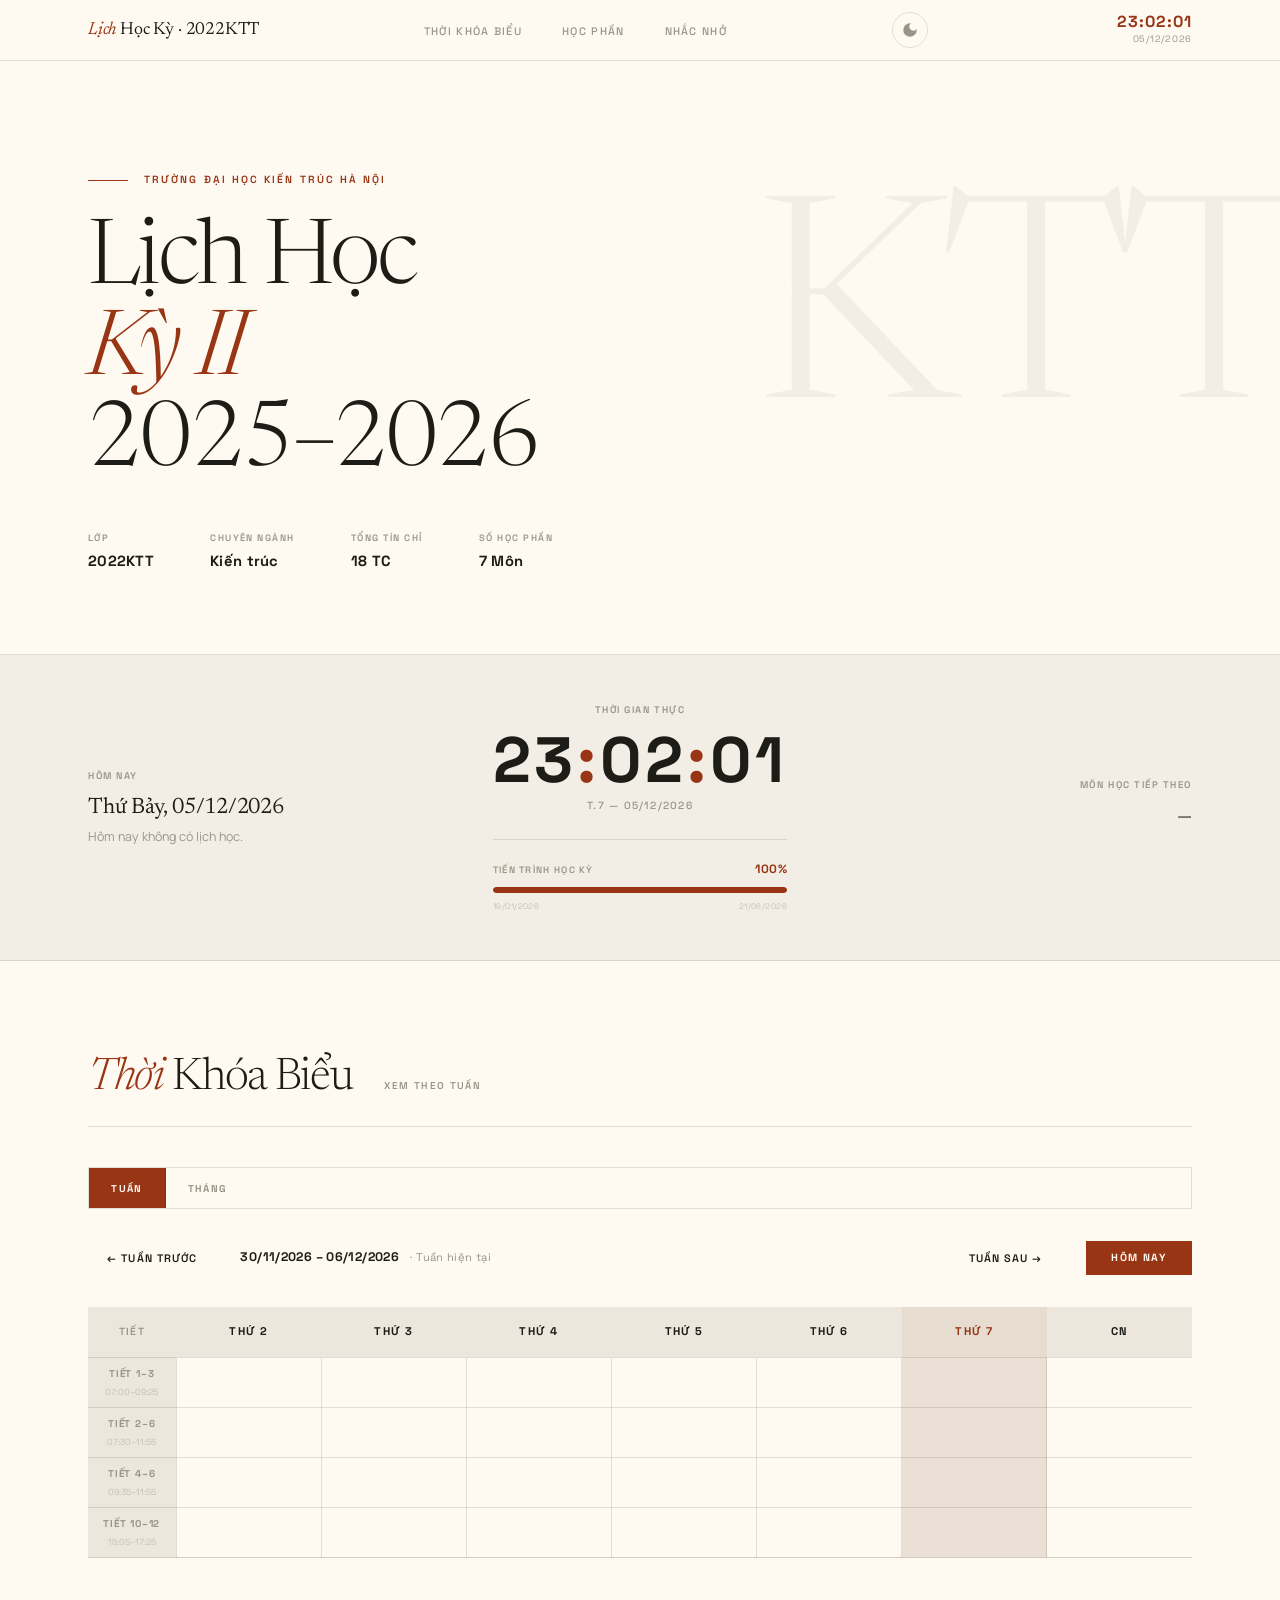
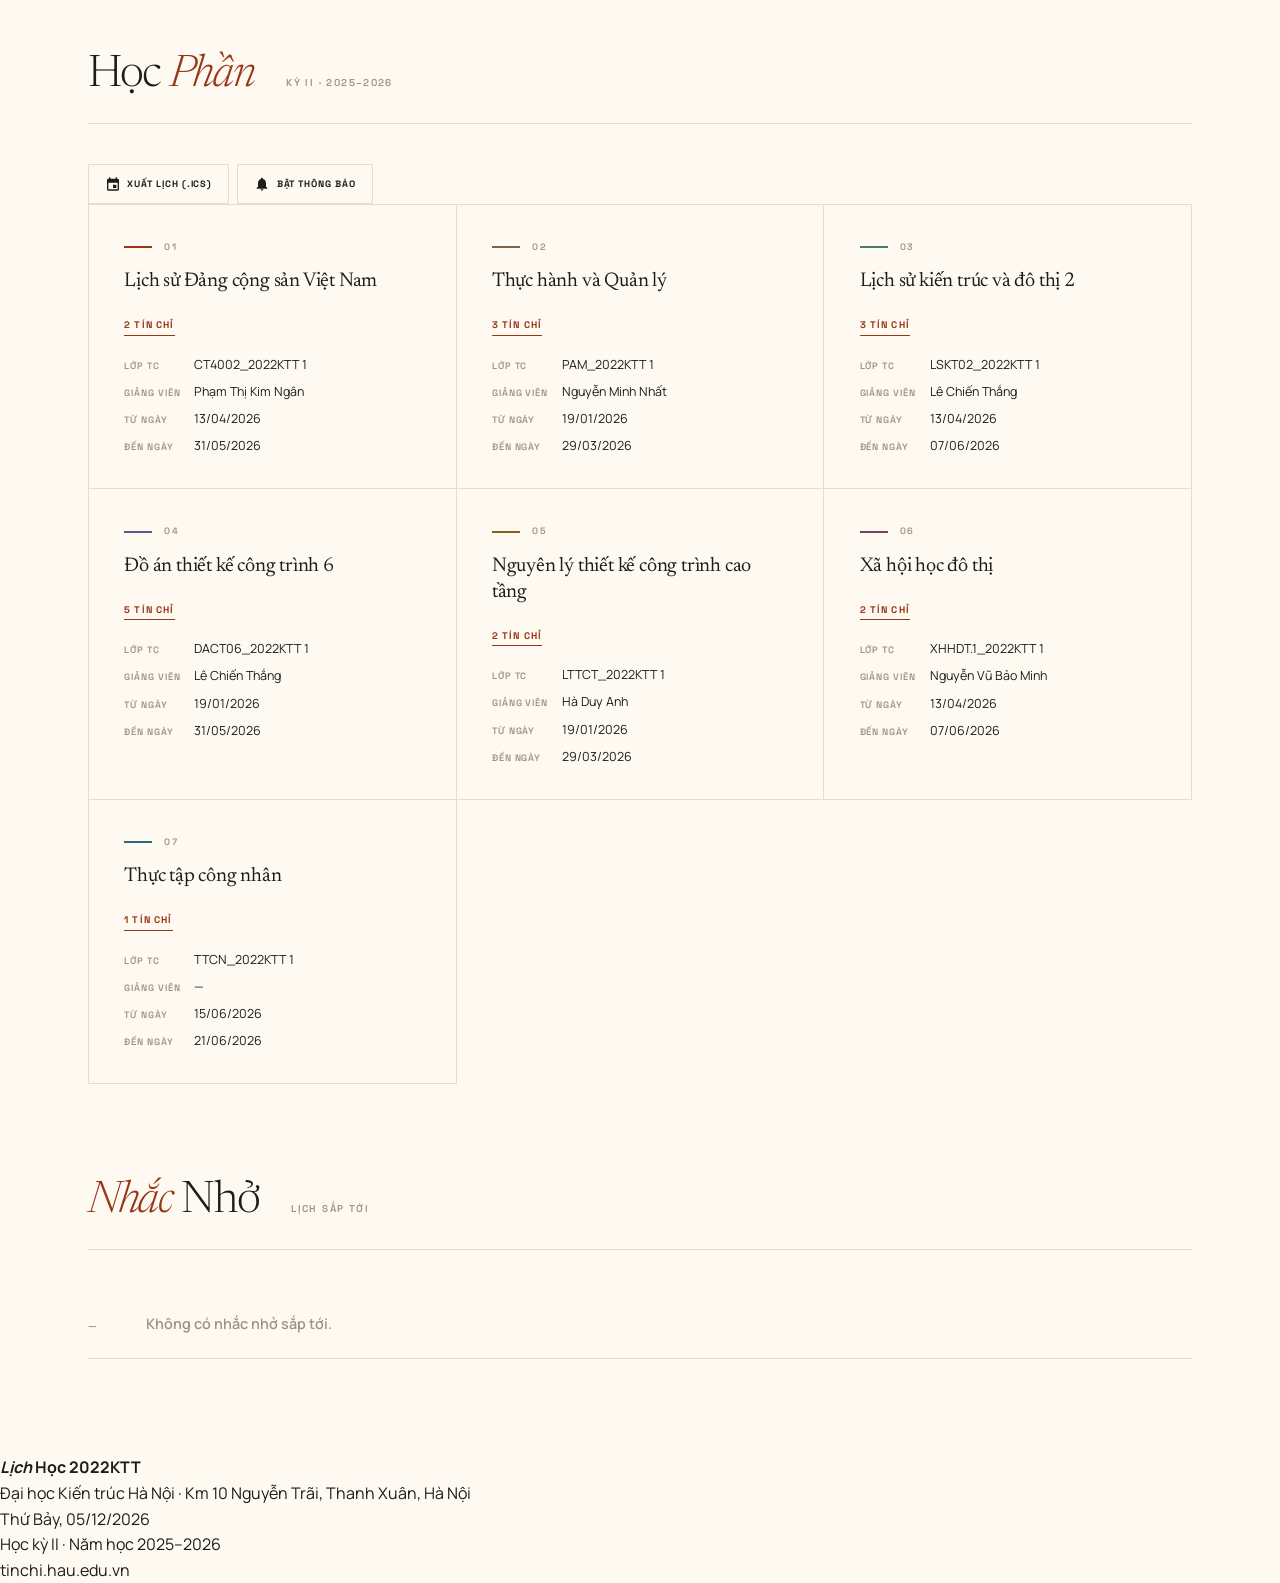
==== commit 10e4e003: "Add files via upload" ====
--- a/index.mobile.html
+++ b/index.mobile.html
@@ -1,4 +1,4 @@
-<!DOCTYPE html>
+﻿<!DOCTYPE html>
 <html lang="vi">
 <head>
 <meta charset="UTF-8">
@@ -21,562 +21,7 @@
 <meta name="apple-mobile-web-app-title" content="Lịch Học">
 <link rel="apple-touch-icon" href="./icon.svg">
 <link href="https://fonts.googleapis.com/css2?family=Newsreader:ital,wght@0,300;0,400;0,600;1,300;1,400;1,600&family=Manrope:wght@300;400;500;600;700&family=Space+Grotesk:wght@300;400;500;600;700&display=swap" rel="stylesheet">
-<style>
-:root {
-  --primary:       #983514;
-  --primary-alt:   #B84C2A;
-  --on-primary:    #fef9f1;
-  --surface:       #fef9f1;
-  --surface-low:   #f2ede5;
-  --surface-xlow:  #ece6dc;
-  --on-surface:    #1d1c17;
-  --muted:         #9a9488;
-  --muted-light:   #c5c0b8;
-  --line:          rgba(29,28,23,0.12);
-  --success:       #4a7c6b;
-  --danger:        #983514;
-  --font-d: 'Newsreader', Georgia, serif;
-  --font-b: 'Manrope', sans-serif;
-  --font-l: 'Space Grotesk', monospace;
-}
-
-[data-theme="dark"] {
-  --primary:       #e8764a;
-  --primary-alt:   #f09070;
-  --on-primary:    #1a1410;
-  --surface:       #1a1816;
-  --surface-low:   #242220;
-  --surface-xlow:  #2e2c28;
-  --on-surface:    #e8e2d8;
-  --muted:         #8a8478;
-  --muted-light:   #5a564e;
-  --line:          rgba(232,226,216,0.1);
-  --success:       #6aac9b;
-  --danger:        #e8764a;
-}
-[data-theme="dark"] .top-nav { background:rgba(26,24,22,0.95); }
-[data-theme="dark"] .mob-nav { background:rgba(26,24,22,0.95); }
-[data-theme="dark"] .a1 .mdc-name { color:#e88a6a; }
-[data-theme="dark"] .a2 .mdc-name { color:#c8a87a; }
-[data-theme="dark"] .a3 .mdc-name { color:#7ac0a8; }
-[data-theme="dark"] .a4 .mdc-name { color:#9a9acc; }
-[data-theme="dark"] .a5 .mdc-name { color:#d0a040; }
-[data-theme="dark"] .a6 .mdc-name { color:#c87aa0; }
-[data-theme="dark"] .a7 .mdc-name { color:#5ab0c8; }
-
-*, *::before, *::after { margin:0; padding:0; box-sizing:border-box; }
-html { scroll-behavior:smooth; }
-body {
-  background:var(--surface);
-  color:var(--on-surface);
-  font-family:var(--font-b);
-  font-weight:400;
-  line-height:1.6;
-  overflow-x:hidden;
-  padding-bottom:72px;
-}
-
-/* ── TOP NAV ── */
-.top-nav {
-  position:fixed; top:0; left:0; right:0; z-index:200;
-  background:var(--surface);
-  border-bottom:1px solid var(--line);
-  height:48px;
-  display:flex; align-items:center; justify-content:space-between;
-  padding:0 1rem; gap:0.5rem;
-}
-.nav-brand {
-  font-family:var(--font-d); font-size:0.9rem; font-weight:400;
-  color:var(--on-surface); text-decoration:none;
-  white-space:nowrap; overflow:hidden; text-overflow:ellipsis; flex:1;
-}
-.nav-brand em { font-style:italic; color:var(--primary); }
-.nav-clock-wrap { text-align:right; flex-shrink:0; }
-.nc-time {
-  display:block; font-family:var(--font-l); font-size:0.78rem; font-weight:700;
-  color:var(--primary); letter-spacing:0.04em; line-height:1.1;
-}
-.nc-date {
-  display:block; font-family:var(--font-l); font-size:0.45rem;
-  color:var(--muted); letter-spacing:0.06em;
-}
-.theme-toggle {
-  background:none; border:1px solid var(--line); cursor:pointer;
-  width:30px; height:30px; display:flex; align-items:center; justify-content:center;
-  border-radius:50%; transition:all 0.2s; flex-shrink:0;
-}
-.theme-toggle svg { width:14px; height:14px; fill:var(--muted); }
-.install-btn {
-  display:none; align-items:center; gap:0.3rem;
-  font-family:var(--font-l); font-size:0.48rem; letter-spacing:0.08em;
-  text-transform:uppercase; font-weight:700; color:var(--on-primary);
-  background:var(--primary); border:none; cursor:pointer;
-  padding:0.3rem 0.5rem; white-space:nowrap; flex-shrink:0;
-}
-.install-btn svg { width:10px; height:10px; fill:currentColor; }
-.install-btn.show { display:flex; }
-
-/* ── HERO (compact mobile) ── */
-.hero {
-  padding-top:48px;
-  background:var(--surface);
-  border-bottom:1px solid var(--line);
-  position:relative; overflow:hidden;
-}
-.hero-ghost {
-  position:absolute; right:-0.5rem; top:50%; transform:translateY(-50%);
-  font-family:var(--font-d); font-size:clamp(4rem,18vw,7rem);
-  font-weight:300; line-height:0.85;
-  color:var(--surface-low); pointer-events:none; user-select:none;
-  white-space:nowrap; opacity:0.5;
-}
-.hero-inner { padding:1.5rem 1.2rem 1.2rem; position:relative; z-index:1; }
-.hero-eyebrow {
-  font-family:var(--font-l); font-size:0.5rem; letter-spacing:0.18em;
-  text-transform:uppercase; color:var(--primary); font-weight:600;
-  margin-bottom:0.5rem;
-  display:flex; align-items:center; gap:0.6rem;
-}
-.hero-eyebrow::before { content:''; display:inline-block; width:1.2rem; height:1px; background:var(--primary); }
-.hero-title {
-  font-family:var(--font-d); font-size:clamp(1.6rem,7.5vw,2.4rem);
-  font-weight:300; letter-spacing:-0.03em; line-height:1.05;
-  color:var(--on-surface); margin-bottom:1rem;
-}
-.hero-title em { font-style:italic; color:var(--primary); }
-.hero-stats {
-  display:grid; grid-template-columns:1fr 1fr; gap:0.4rem 1rem;
-}
-.hs-label {
-  font-family:var(--font-l); font-size:0.48rem; letter-spacing:0.14em;
-  text-transform:uppercase; color:var(--muted); font-weight:600; margin-bottom:0.15rem;
-}
-.hs-value {
-  font-family:var(--font-l); font-size:0.78rem; font-weight:700;
-  color:var(--on-surface); letter-spacing:0.02em;
-}
-
-/* ── TODAY STRIP ── */
-.today-strip {
-  background:var(--surface-low);
-  border-bottom:1px solid var(--line);
-  padding:1rem 1.2rem;
-}
-.ts-clock {
-  text-align:center; margin-bottom:0.8rem;
-  padding-bottom:0.8rem; border-bottom:1px solid var(--line);
-}
-.d-clock {
-  font-family:var(--font-l); font-size:clamp(1.6rem,7vw,2.2rem);
-  font-weight:700; letter-spacing:0.06em; line-height:1; color:var(--on-surface);
-}
-.d-clock .col { color:var(--primary); animation:blink 1s step-start infinite; }
-@keyframes blink { 0%,100%{opacity:1} 50%{opacity:0.15} }
-.d-date {
-  font-family:var(--font-l); font-size:0.58rem; letter-spacing:0.1em;
-  text-transform:uppercase; color:var(--muted); margin-top:0.2rem;
-}
-.ts-grid { display:grid; grid-template-columns:1fr 1fr; gap:0.6rem 1rem; }
-.ts-label {
-  font-family:var(--font-l); font-size:0.52rem; letter-spacing:0.14em;
-  text-transform:uppercase; color:var(--muted); font-weight:600; margin-bottom:0.3rem;
-}
-.ts-value {
-  font-family:var(--font-d); font-size:0.92rem; font-weight:400;
-  letter-spacing:-0.01em; line-height:1.2; color:var(--on-surface);
-}
-.ts-value em { font-style:italic; color:var(--primary); }
-.ts-sub { font-family:var(--font-b); font-size:0.65rem; color:var(--muted); margin-top:0.2rem; }
-
-/* In class badge */
-.in-class-badge {
-  display:inline-flex; align-items:center; gap:0.35rem;
-  background:rgba(152,53,20,0.1); padding:0.28rem 0.65rem;
-  font-family:var(--font-l); font-size:0.55rem; font-weight:700;
-  letter-spacing:0.07em; text-transform:uppercase; color:var(--primary);
-  margin-top:0.4rem;
-}
-.pulse-dot {
-  width:7px; height:7px; background:var(--primary); border-radius:50%;
-  animation:pulse 1.5s ease infinite;
-}
-@keyframes pulse { 0%,100%{opacity:1;transform:scale(1)} 50%{opacity:0.4;transform:scale(0.7)} }
-
-/* Progress */
-.progress-wrap { margin-top:0.8rem; padding-top:0.7rem; border-top:1px solid var(--line); }
-.progress-label { display:flex; justify-content:space-between; align-items:baseline; margin-bottom:0.4rem; }
-.pl-text {
-  font-family:var(--font-l); font-size:0.5rem; letter-spacing:0.12em;
-  text-transform:uppercase; color:var(--muted); font-weight:600;
-}
-.pl-pct { font-family:var(--font-l); font-size:0.7rem; font-weight:700; color:var(--primary); }
-.progress-bar { height:5px; background:var(--surface-xlow); border-radius:3px; overflow:hidden; }
-.progress-fill { height:100%; background:var(--primary); border-radius:3px; transition:width 0.6s ease; }
-.progress-dates {
-  display:flex; justify-content:space-between; margin-top:0.3rem;
-  font-family:var(--font-l); font-size:0.45rem; color:var(--muted-light); letter-spacing:0.05em;
-}
-
-/* ── WRAP ── */
-.wrap { padding:0 1.2rem; }
-.section-gap { margin-top:2rem; }
-.section-gap2 { margin-top:3rem; }
-
-/* Section heads */
-.sec-head {
-  display:flex; flex-direction:column; gap:0.15rem;
-  padding-bottom:0.6rem; margin-bottom:1rem;
-  border-bottom:1px solid var(--line);
-}
-.sec-title {
-  font-family:var(--font-d); font-size:1.5rem; font-weight:300;
-  letter-spacing:-0.02em; line-height:1; color:var(--on-surface);
-}
-.sec-title em { font-style:italic; color:var(--primary); }
-.sec-kicker {
-  font-family:var(--font-l); font-size:0.5rem; letter-spacing:0.12em;
-  text-transform:uppercase; color:var(--muted); font-weight:600;
-}
-
-/* ── VIEW TOGGLE ── */
-.view-toggle { display:flex; border:1px solid var(--line); overflow:hidden; margin-bottom:0.8rem; }
-.vt-btn {
-  font-family:var(--font-l); font-size:0.52rem; letter-spacing:0.1em;
-  text-transform:uppercase; font-weight:700; border:none; cursor:pointer;
-  flex:1; text-align:center; padding:0.45rem 0.5rem;
-  background:var(--surface); color:var(--muted); transition:all 0.18s; min-height:38px;
-}
-.vt-btn:not(:last-child) { border-right:1px solid var(--line); }
-.vt-btn.active { background:var(--primary); color:var(--on-primary); }
-
-/* ── WEEK NAV ── */
-.week-nav { display:flex; flex-wrap:wrap; gap:0.35rem; margin-bottom:0.8rem; }
-.wn-label {
-  flex-basis:100%; order:-1; text-align:center;
-  font-family:var(--font-l); font-size:0.65rem; font-weight:700;
-  color:var(--on-surface); margin-bottom:0.1rem;
-}
-.wn-label em { font-style:normal; font-weight:400; color:var(--muted); font-size:0.58rem; margin-left:0.3rem; }
-.wbtn {
-  flex:1; text-align:center;
-  font-family:var(--font-l); font-size:0.52rem; font-weight:600;
-  letter-spacing:0.08em; text-transform:uppercase; color:var(--on-surface);
-  background:none; border:none; cursor:pointer; padding:0.45rem 0.3rem; transition:color 0.18s;
-}
-.wbtn:hover { color:var(--primary); }
-.wbtn-solid {
-  flex:1; text-align:center;
-  background:var(--primary); color:var(--on-primary);
-  font-family:var(--font-l); font-size:0.52rem; font-weight:700;
-  letter-spacing:0.12em; text-transform:uppercase; border:none; cursor:pointer;
-  padding:0.45rem 0.5rem; transition:background 0.18s;
-}
-.wbtn-solid:hover { background:var(--primary-alt); }
-
-/* ── MOBILE DAY-LIST ── */
-.mob-daylist { margin-bottom:2rem; }
-.mob-day-tabs {
-  display:flex; gap:0; overflow-x:auto; -webkit-overflow-scrolling:touch;
-  border-bottom:1px solid var(--line); margin-bottom:1.2rem;
-  scrollbar-width:none; padding:0 0.2rem;
-}
-.mob-day-tabs::-webkit-scrollbar { display:none; }
-.mob-day-tab {
-  flex-shrink:0; background:none; border:none; cursor:pointer;
-  padding:0.65rem 0.85rem; font-family:var(--font-l); font-size:0.6rem;
-  font-weight:600; letter-spacing:0.05em; text-transform:uppercase;
-  color:var(--muted); position:relative; transition:color 0.2s;
-  -webkit-tap-highlight-color:transparent; min-height:48px;
-  display:flex; flex-direction:column; align-items:center; gap:3px;
-}
-.mob-day-tab .mdt-num { font-size:0.88rem; font-weight:700; color:var(--on-surface); line-height:1; }
-.mob-day-tab::after {
-  content:''; position:absolute; bottom:0; left:0.4rem; right:0.4rem;
-  height:2px; background:var(--primary); transform:scaleX(0); transition:transform 0.2s;
-}
-.mob-day-tab.active { color:var(--primary); }
-.mob-day-tab.active .mdt-num { color:var(--primary); }
-.mob-day-tab.active::after { transform:scaleX(1); }
-.mob-day-tab.is-today { background:rgba(152,53,20,0.06); border-radius:8px 8px 0 0; }
-
-.mob-day-classes { display:flex; flex-direction:column; gap:0.6rem; }
-.mdc-card {
-  background:var(--surface-low); border-left:3px solid var(--muted);
-  padding:0.9rem 1rem; cursor:pointer;
-  transition:box-shadow 0.15s, background 0.15s;
-  -webkit-tap-highlight-color:transparent; border-radius:0 6px 6px 0;
-}
-.mdc-card:active { background:var(--surface-xlow); }
-.mdc-card.now-active { background:rgba(152,53,20,0.08); box-shadow:inset 0 0 0 1px var(--primary); }
-.mdc-head { display:flex; justify-content:space-between; align-items:flex-start; gap:0.6rem; margin-bottom:0.4rem; }
-.mdc-name {
-  font-family:var(--font-b); font-size:0.82rem; font-weight:600;
-  line-height:1.3; color:var(--on-surface); flex:1;
-}
-.mdc-period {
-  font-family:var(--font-l); font-size:0.56rem; font-weight:700;
-  letter-spacing:0.06em; color:var(--primary); white-space:nowrap;
-  background:rgba(152,53,20,0.08); padding:0.2rem 0.5rem;
-  text-transform:uppercase; flex-shrink:0; border-radius:3px;
-}
-.mdc-info { display:flex; gap:1.2rem; flex-wrap:wrap; }
-.mdc-info-item { display:flex; align-items:center; gap:0.3rem; }
-.mdc-info-item svg { width:13px; height:13px; fill:var(--muted); flex-shrink:0; }
-.mdc-info-item span { font-family:var(--font-l); font-size:0.6rem; color:var(--muted); font-weight:500; letter-spacing:0.03em; }
-.mdc-empty { text-align:center; padding:2.5rem 1rem; font-family:var(--font-b); font-size:0.82rem; color:var(--muted); }
-.mdc-empty-icon { font-size:1.8rem; margin-bottom:0.4rem; display:block; }
-
-.mdc-card.a1{border-left-color:#983514;} .mdc-card.a1 .mdc-name{color:#6b2410;}
-.mdc-card.a2{border-left-color:#7a6547;} .mdc-card.a2 .mdc-name{color:#4a3d28;}
-.mdc-card.a3{border-left-color:#4a7c6b;} .mdc-card.a3 .mdc-name{color:#224d40;}
-.mdc-card.a4{border-left-color:#5a5a8a;} .mdc-card.a4 .mdc-name{color:#2e2e62;}
-.mdc-card.a5{border-left-color:#8a6020;} .mdc-card.a5 .mdc-name{color:#5a3d08;}
-.mdc-card.a6{border-left-color:#7a4060;} .mdc-card.a6 .mdc-name{color:#521628;}
-.mdc-card.a7{border-left-color:#2a6a7a;} .mdc-card.a7 .mdc-name{color:#0e4050;}
-
-/* ── MONTH CALENDAR ── */
-.month-wrap { display:none; margin-bottom:2rem; }
-.month-wrap.show { display:block; }
-.month-nav { display:flex; align-items:center; justify-content:space-between; margin-bottom:0.6rem; gap:0.5rem; }
-.month-title { font-family:var(--font-d); font-size:1rem; font-weight:400; color:var(--on-surface); text-align:center; }
-.month-title em { font-style:italic; color:var(--primary); }
-.mbtn {
-  font-family:var(--font-l); font-size:0.55rem; font-weight:600;
-  letter-spacing:0.06em; text-transform:uppercase; color:var(--on-surface);
-  background:none; border:none; cursor:pointer; padding:0.35rem 0.5rem;
-  transition:color 0.18s; min-height:40px;
-}
-.mbtn:hover { color:var(--primary); }
-.cal-grid {
-  display:grid; grid-template-columns:repeat(7,1fr);
-  border-top:1px solid var(--line); border-left:1px solid var(--line);
-}
-.cal-head {
-  background:var(--surface-xlow); padding:0.35rem 0.15rem;
-  font-family:var(--font-l); font-size:0.5rem; letter-spacing:0.08em;
-  text-transform:uppercase; font-weight:700; color:var(--muted);
-  text-align:center; border-right:1px solid var(--line); border-bottom:1px solid var(--line);
-}
-.cal-day {
-  background:var(--surface); min-height:44px;
-  padding:0.2rem; border-right:1px solid var(--line);
-  border-bottom:1px solid var(--line); cursor:pointer;
-  transition:background 0.15s; position:relative;
-  -webkit-tap-highlight-color:transparent;
-}
-.cal-day:hover { background:var(--surface-low); }
-.cal-day.other-month { opacity:0.3; }
-.cal-day.is-today { background:rgba(152,53,20,0.06); }
-.cal-day.is-today .cd-num { color:var(--primary); font-weight:700; }
-.cd-num { font-family:var(--font-l); font-size:0.58rem; font-weight:500; color:var(--on-surface); margin-bottom:0.2rem; line-height:1; }
-.cd-dots { display:flex; flex-wrap:wrap; gap:2px; }
-.cd-dot { width:4px; height:4px; border-radius:50%; flex-shrink:0; }
-
-/* ── SUBJECTS ── */
-.subjects-grid {
-  display:grid; grid-template-columns:1fr;
-  border-top:1px solid var(--line); border-left:1px solid var(--line);
-  margin-bottom:2rem;
-}
-.sc {
-  background:var(--surface); padding:1rem;
-  border-right:1px solid var(--line); border-bottom:1px solid var(--line);
-  transition:background 0.2s;
-}
-.sc:hover { background:var(--surface-low); }
-.sc-no {
-  font-family:var(--font-l); font-size:0.5rem; letter-spacing:0.16em;
-  text-transform:uppercase; color:var(--muted); font-weight:600;
-  margin-bottom:0.6rem; display:flex; align-items:center; gap:0.6rem;
-}
-.sc-bar { width:1.5rem; height:2px; display:inline-block; flex-shrink:0; }
-.sc-name {
-  font-family:var(--font-d); font-size:0.95rem; font-weight:400;
-  letter-spacing:-0.01em; line-height:1.3; color:var(--on-surface); margin-bottom:0.7rem;
-}
-.sc-tc {
-  font-family:var(--font-l); font-size:0.58rem; letter-spacing:0.1em;
-  text-transform:uppercase; color:var(--primary); font-weight:700;
-  border-bottom:1.5px solid var(--primary); padding-bottom:1px;
-  display:inline-block; margin-bottom:0.8rem;
-}
-.sc-rows { display:flex; flex-direction:column; gap:0.35rem; }
-.sc-row { display:flex; gap:0.6rem; align-items:baseline; }
-.sc-row .rl {
-  font-family:var(--font-l); font-size:0.5rem; letter-spacing:0.08em;
-  text-transform:uppercase; color:var(--muted); font-weight:600;
-  min-width:48px; flex-shrink:0;
-}
-.sc-row .rv { font-family:var(--font-b); font-size:0.68rem; color:var(--on-surface); font-weight:400; }
-
-/* ── ACTION BUTTONS ── */
-.action-btns { display:flex; flex-direction:column; gap:0.3rem; margin-top:0.8rem; }
-.act-btn {
-  width:100%; justify-content:center;
-  font-family:var(--font-l); font-size:0.52rem; letter-spacing:0.08em;
-  text-transform:uppercase; font-weight:700; border:1px solid var(--line);
-  background:var(--surface); color:var(--on-surface); cursor:pointer;
-  padding:0.45rem 0.6rem; display:flex; align-items:center; gap:0.4rem;
-  transition:all 0.18s; min-height:40px;
-}
-.act-btn:hover { border-color:var(--primary); color:var(--primary); }
-.act-btn svg { width:16px; height:16px; fill:currentColor; }
-
-/* ── SHARED PANEL ── */
-.shared-panel { background:var(--surface-low); border:1px solid var(--line); padding:0.8rem; margin-top:0.8rem; margin-bottom:1rem; }
-.shared-panel-title {
-  font-family:var(--font-l); font-size:0.6rem; letter-spacing:0.12em;
-  text-transform:uppercase; color:var(--primary); font-weight:700;
-  margin-bottom:0.75rem; display:flex; align-items:center; gap:0.5rem;
-}
-.shared-panel-title svg { width:14px; height:14px; fill:var(--primary); }
-.shared-item { padding:0.6rem 0; border-bottom:1px solid var(--line); }
-.shared-item:last-child { border-bottom:none; }
-.shared-item-subj { font-family:var(--font-b); font-size:0.75rem; font-weight:600; color:var(--on-surface); margin-bottom:0.15rem; }
-.shared-item-text { font-family:var(--font-b); font-size:0.7rem; color:var(--muted); line-height:1.5; }
-
-/* ── REMINDERS ── */
-.rem-list { display:flex; flex-direction:column; margin-bottom:2rem; }
-.rem-item {
-  display:flex; align-items:baseline; gap:0.7rem; padding:0.9rem 0;
-  border-bottom:1px solid var(--line);
-  animation:slideIn 0.35s ease both;
-}
-@keyframes slideIn { from{opacity:0;transform:translateX(-6px)} to{opacity:1;transform:translateX(0)} }
-.ri-no { font-family:var(--font-l); font-size:0.5rem; color:var(--muted); letter-spacing:0.08em; font-weight:600; min-width:18px; }
-.ri-body { flex:1; }
-.ri-title { font-family:var(--font-b); font-size:0.75rem; font-weight:600; color:var(--on-surface); line-height:1.35; }
-.ri-sub { font-family:var(--font-b); font-size:0.65rem; color:var(--muted); margin-top:0.15rem; }
-.ri-tag {
-  font-family:var(--font-l); font-size:0.5rem; letter-spacing:0.08em;
-  text-transform:uppercase; font-weight:700; padding:0.2rem 0.45rem; flex-shrink:0;
-}
-.ri-tag.urgent { background:rgba(152,53,20,0.1); color:var(--primary); }
-.ri-tag.soon   { background:rgba(122,101,71,0.1); color:#7a6547; }
-.ri-tag.normal { background:rgba(74,124,107,0.1); color:#4a7c6b; }
-
-/* ── MODAL ── */
-.m-overlay {
-  display:none; position:fixed; inset:0; z-index:1000;
-  background:rgba(29,28,23,0.5);
-  align-items:flex-end; justify-content:center;
-}
-.m-overlay.open { display:flex; }
-.m-box {
-  background:var(--surface); width:100%; max-height:88vh;
-  padding:1.5rem 1.2rem 2rem; position:relative;
-  overflow-y:auto; border-radius:16px 16px 0 0;
-  box-shadow:0 -4px 40px rgba(29,28,23,0.15);
-  animation:mSlide 0.25s ease;
-}
-@keyframes mSlide { from{transform:translateY(30px);opacity:0} to{transform:translateY(0);opacity:1} }
-.m-close {
-  position:absolute; top:1rem; right:1.2rem; background:none; border:none;
-  font-family:var(--font-l); font-size:0.6rem; letter-spacing:0.08em; text-transform:uppercase;
-  color:var(--muted); cursor:pointer; font-weight:600;
-}
-.m-eyebrow {
-  font-family:var(--font-l); font-size:0.58rem; letter-spacing:0.16em; text-transform:uppercase;
-  color:var(--primary); font-weight:600; margin-bottom:0.7rem;
-  display:flex; align-items:center; gap:0.6rem;
-}
-.m-eyebrow::before { content:''; display:inline-block; width:1.2rem; height:1px; background:var(--primary); }
-.m-title { font-family:var(--font-d); font-size:1.2rem; font-weight:300; letter-spacing:-0.02em; line-height:1.2; color:var(--on-surface); margin-bottom:1.5rem; }
-.m-row { display:flex; justify-content:space-between; align-items:baseline; padding:0.7rem 0; border-bottom:1px solid var(--line); gap:0.8rem; }
-.m-row:last-child { border-bottom:none; }
-.m-row .ml { font-family:var(--font-l); font-size:0.5rem; letter-spacing:0.08em; text-transform:uppercase; color:var(--muted); font-weight:600; flex-shrink:0; }
-.m-row .mv { font-family:var(--font-b); font-size:0.68rem; font-weight:500; color:var(--on-surface); text-align:right; word-break:break-word; }
-
-/* Attendance */
-.att-row { display:flex; align-items:center; gap:0.4rem; flex-wrap:wrap; margin-top:0.75rem; padding-top:0.75rem; border-top:1px solid var(--line); }
-.att-btn {
-  font-family:var(--font-l); font-size:0.48rem; letter-spacing:0.07em;
-  text-transform:uppercase; font-weight:700; border:none; cursor:pointer;
-  padding:0.28rem 0.45rem; transition:all 0.18s; min-height:34px;
-  display:flex; align-items:center; gap:0.25rem;
-}
-.att-btn svg { width:13px; height:13px; fill:currentColor; }
-.att-present { background:rgba(74,124,107,0.12); color:var(--success); }
-.att-present:hover { background:rgba(74,124,107,0.2); }
-.att-present.selected { background:var(--success); color:var(--on-primary); }
-.att-absent { background:rgba(152,53,20,0.08); color:var(--danger); }
-.att-absent:hover { background:rgba(152,53,20,0.15); }
-.att-absent.selected { background:var(--danger); color:var(--on-primary); }
-.att-stats { font-family:var(--font-l); font-size:0.48rem; color:var(--muted); flex-basis:100%; text-align:center; margin-top:0.1rem; }
-
-/* Notes */
-.note-section { margin-top:1.2rem; padding-top:0.8rem; border-top:1px solid var(--line); }
-.note-label { font-family:var(--font-l); font-size:0.58rem; letter-spacing:0.1em; text-transform:uppercase; color:var(--muted); font-weight:600; margin-bottom:0.4rem; }
-.note-textarea {
-  width:100%; min-height:72px; border:1px solid var(--line); background:var(--surface-low);
-  color:var(--on-surface); font-family:var(--font-b); font-size:0.68rem;
-  padding:0.65rem; resize:vertical; outline:none; transition:border-color 0.2s; line-height:1.5;
-}
-.note-textarea:focus { border-color:var(--primary); }
-.note-saved { font-family:var(--font-l); font-size:0.48rem; color:var(--success); letter-spacing:0.07em; text-transform:uppercase; margin-top:0.25rem; opacity:0; transition:opacity 0.3s; }
-.note-saved.show { opacity:1; }
-
-/* Shared note in modal */
-.shared-note { background:var(--surface-low); border-left:3px solid var(--primary); padding:0.65rem 0.85rem; margin-top:0.6rem; }
-.shared-note-label { font-family:var(--font-l); font-size:0.48rem; letter-spacing:0.1em; text-transform:uppercase; color:var(--primary); font-weight:700; margin-bottom:0.25rem; display:flex; align-items:center; gap:0.35rem; }
-.shared-note-label svg { width:11px; height:11px; fill:var(--primary); }
-.shared-note-text { font-family:var(--font-b); font-size:0.72rem; color:var(--on-surface); line-height:1.5; }
-.shared-note-time { font-family:var(--font-l); font-size:0.45rem; color:var(--muted-light); margin-top:0.25rem; }
-
-/* ── FOOTER ── */
-footer { background:var(--surface-xlow); padding:1.5rem 1.2rem 5rem; border-top:1px solid var(--line); }
-.ft-inner { display:flex; flex-direction:column; gap:0.6rem; }
-.ft-left h4 { font-family:var(--font-d); font-size:1.2rem; font-weight:300; letter-spacing:-0.02em; color:var(--on-surface); }
-.ft-left h4 em { font-style:italic; color:var(--primary); }
-.ft-left p { font-family:var(--font-l); font-size:0.55rem; letter-spacing:0.08em; text-transform:uppercase; color:var(--muted); font-weight:500; margin-top:0.2rem; }
-.ft-right { font-family:var(--font-l); font-size:0.55rem; letter-spacing:0.06em; text-transform:uppercase; color:var(--muted); line-height:1.8; font-weight:500; }
-
-/* ── INSTALL BANNER ── */
-.install-banner {
-  display:none; position:fixed; bottom:58px; left:0; right:0; z-index:300;
-  background:var(--on-surface); color:var(--surface);
-  padding:0.7rem 0.8rem;
-  animation:bannerSlide 0.35s ease;
-}
-@keyframes bannerSlide { from{transform:translateY(100%)} to{transform:translateY(0)} }
-.ib-inner { display:flex; align-items:center; justify-content:space-between; gap:1rem; flex-wrap:wrap; }
-.ib-text { display:flex; align-items:center; gap:0.75rem; flex:1; }
-.ib-icon { width:28px; height:28px; background:var(--primary); border-radius:8px; display:flex; align-items:center; justify-content:center; flex-shrink:0; }
-.ib-icon svg { width:14px; height:14px; fill:var(--on-primary); }
-.ib-info h4 { font-family:var(--font-b); font-size:0.68rem; font-weight:600; color:var(--surface); }
-.ib-info p { font-family:var(--font-l); font-size:0.48rem; letter-spacing:0.06em; color:var(--muted-light); margin-top:0.1rem; }
-.ib-actions { display:flex; gap:0.5rem; align-items:center; }
-.ib-install { font-family:var(--font-l); font-size:0.58rem; letter-spacing:0.1em; text-transform:uppercase; font-weight:700; color:var(--on-primary); background:var(--primary); border:none; cursor:pointer; padding:0.5rem 1.2rem; }
-.ib-dismiss { font-family:var(--font-l); font-size:0.58rem; letter-spacing:0.08em; text-transform:uppercase; font-weight:600; color:var(--muted-light); background:none; border:none; cursor:pointer; padding:0.5rem 0.5rem; }
-.install-banner.show { display:block; }
-
-/* ── BOTTOM NAV ── */
-.mob-nav {
-  position:fixed; bottom:0; left:0; right:0; z-index:300;
-  background:var(--surface); border-top:1px solid var(--line);
-  box-shadow:0 -2px 12px rgba(0,0,0,0.08);
-  padding-bottom:env(safe-area-inset-bottom,0);
-}
-.mob-nav-inner {
-  display:flex; justify-content:space-around; align-items:center;
-  max-width:480px; margin:0 auto; height:58px; padding:0 0.5rem;
-}
-.mob-tab {
-  display:flex; flex-direction:column; align-items:center; gap:3px;
-  background:none; border:none; cursor:pointer; padding:6px 8px;
-  text-decoration:none; -webkit-tap-highlight-color:transparent;
-  transition:color 0.2s; min-width:56px;
-}
-.mob-tab svg { width:22px; height:22px; fill:var(--muted); transition:fill 0.25s; }
-.mob-tab span { font-family:var(--font-l); font-size:0.5rem; font-weight:600; letter-spacing:0.05em; text-transform:uppercase; color:var(--muted); transition:color 0.25s; }
-.mob-tab.active svg { fill:var(--primary); }
-.mob-tab.active span { color:var(--primary); }
-.mob-tab.active { position:relative; }
-.mob-tab.active::before {
-  content:''; position:absolute; top:-1px; left:25%; right:25%;
-  height:2px; background:var(--primary); border-radius:0 0 2px 2px;
-}
-</style>
+<link rel="stylesheet" href="./styles.mobile.css">
 </head>
 <body>
 
@@ -757,536 +202,6 @@
   </div>
 </nav>
 
-<script>
-/* DATA */
-const subjects=[
-  {id:1,ac:'a1',hex:'#983514',name:'Lịch sử Đảng CSVN',full:'Lịch sử Đảng cộng sản Việt Nam',tc:2,cls:'CT4002_2022KTT 1',teacher:'Phạm Thị Kim Ngân',sch:[
-    {from:'13/04/2026',to:'24/05/2026',thu:6,tiet:'1-3',room:'H-H 3.03'},
-    {from:'13/04/2026',to:'31/05/2026',thu:3,tiet:'1-3',room:'H-H 2.03'},
-  ]},
-  {id:2,ac:'a2',hex:'#7a6547',name:'Thực hành & Quản lý',full:'Thực hành và Quản lý',tc:3,cls:'PAM_2022KTT 1',teacher:'Nguyễn Minh Nhất',sch:[
-    {from:'19/01/2026',to:'08/02/2026',thu:3,tiet:'4-6',room:'M-M7.02'},
-    {from:'19/01/2026',to:'08/02/2026',thu:6,tiet:'4-6',room:'M-M7.03'},
-    {from:'23/02/2026',to:'22/03/2026',thu:6,tiet:'4-6',room:'M-M11.03'},
-    {from:'23/02/2026',to:'29/03/2026',thu:3,tiet:'4-6',room:'M-M12.03_X+'},
-  ]},
-  {id:3,ac:'a3',hex:'#4a7c6b',name:'Lịch sử KT & ĐT 2',full:'Lịch sử kiến trúc và đô thị 2',tc:3,cls:'LSKT02_2022KTT 1',teacher:'Lê Chiến Thắng',sch:[
-    {from:'13/04/2026',to:'31/05/2026',thu:6,tiet:'4-6',room:'M-M 601'},
-    {from:'13/04/2026',to:'07/06/2026',thu:3,tiet:'4-6',room:'M-M 601'},
-  ]},
-  {id:4,ac:'a4',hex:'#5a5a8a',name:'ĐA Thiết kế CT6',full:'Đồ án thiết kế công trình 6',tc:5,cls:'DACT06_2022KTT 1',teacher:'Lê Chiến Thắng',sch:[
-    {from:'19/01/2026',to:'08/02/2026',thu:2,tiet:'2-6',room:'C-XKTT1'},
-    {from:'19/01/2026',to:'08/02/2026',thu:5,tiet:'2-6',room:'M-M 604.XQT4'},
-    {from:'23/02/2026',to:'29/03/2026',thu:2,tiet:'2-6',room:'M-M 604.XQT4'},
-    {from:'23/02/2026',to:'29/03/2026',thu:5,tiet:'2-6',room:'M-M 604.XQT4'},
-    {from:'13/04/2026',to:'31/05/2026',thu:2,tiet:'2-6',room:'M-M 604.XQT4'},
-    {from:'13/04/2026',to:'31/05/2026',thu:5,tiet:'2-6',room:'M-M 604.XQT4'},
-  ]},
-  {id:5,ac:'a5',hex:'#8a6020',name:'NL Thiết kế CT cao tầng',full:'Nguyên lý thiết kế công trình cao tầng',tc:2,cls:'LTTCT_2022KTT 1',teacher:'Hà Duy Anh',sch:[
-    {from:'19/01/2026',to:'08/02/2026',thu:4,tiet:'10-12',room:'H-H 5.05'},
-    {from:'23/02/2026',to:'29/03/2026',thu:4,tiet:'10-12',room:'H-H 5.05'},
-    {from:'16/03/2026',to:'29/03/2026',thu:7,tiet:'10-12',room:'H-H 5.05'},
-  ]},
-  {id:6,ac:'a6',hex:'#7a4060',name:'Xã hội học đô thị',full:'Xã hội học đô thị',tc:2,cls:'XHHDT.1_2022KTT 1',teacher:'Nguyễn Vũ Bảo Minh',sch:[
-    {from:'13/04/2026',to:'07/06/2026',thu:4,tiet:'4-6',room:'M-M 601'},
-    {from:'25/05/2026',to:'07/06/2026',thu:7,tiet:'4-6',room:'M-M 601'},
-  ]},
-  {id:7,ac:'a7',hex:'#2a6a7a',name:'Thực tập công nhân',full:'Thực tập công nhân',tc:1,cls:'TTCN_2022KTT 1',teacher:'—',sch:[
-    {from:'15/06/2026',to:'21/06/2026',thu:2,tiet:'2-6',room:''},
-    {from:'15/06/2026',to:'21/06/2026',thu:3,tiet:'2-6',room:''},
-    {from:'15/06/2026',to:'21/06/2026',thu:4,tiet:'2-6',room:''},
-    {from:'15/06/2026',to:'21/06/2026',thu:5,tiet:'2-6',room:''},
-    {from:'15/06/2026',to:'21/06/2026',thu:6,tiet:'2-6',room:''},
-    {from:'15/06/2026',to:'21/06/2026',thu:7,tiet:'2-6',room:''},
-  ]},
-];
-
-const PG=['1-3','2-6','4-6','10-12'];
-const PT={'1-3':'07:00–09:25','2-6':'07:30–11:55','4-6':'09:35–11:55','10-12':'15:05–17:25'};
-const PL={'1-3':'Tiết 1–3','2-6':'Tiết 2–6','4-6':'Tiết 4–6','10-12':'Tiết 10–12'};
-const DAYS=['CN','T.2','T.3','T.4','T.5','T.6','T.7'];
-
-function pd(s){const[d,m,y]=s.split('/').map(Number);return new Date(y,m-1,d);}
-function fl(d){return d.toLocaleDateString('vi-VN',{weekday:'long',day:'2-digit',month:'2-digit',year:'numeric'});}
-function fs(d){return d.toLocaleDateString('vi-VN',{day:'2-digit',month:'2-digit',year:'numeric'});}
-function ad(d,n){const r=new Date(d);r.setDate(r.getDate()+n);return r;}
-function gws(d){const day=d.getDay();const diff=day===0?-6:1-day;const m=new Date(d);m.setDate(d.getDate()+diff);m.setHours(0,0,0,0);return m;}
-function vtj(t){return t===1?0:t-1;}
-function inR(date,f,t){const df=pd(f),dt=pd(t);dt.setHours(23,59,59,999);return date>=df&&date<=dt;}
-function getCls(date){const j=date.getDay();const r=[];for(const s of subjects)for(const sc of s.sch)if(vtj(sc.thu)===j&&inR(date,sc.from,sc.to))r.push({s,sc});return r;}
-
-/* CLOCK */
-function tickClock(){
-  const n=new Date();
-  const h=String(n.getHours()).padStart(2,'0');
-  const m=String(n.getMinutes()).padStart(2,'0');
-  const s=String(n.getSeconds()).padStart(2,'0');
-  document.getElementById('main-clock').innerHTML=`${h}<span class="col">:</span>${m}<span class="col">:</span>${s}`;
-  document.getElementById('nav-time').textContent=`${h}:${m}:${s}`;
-  document.getElementById('main-weekday').textContent=`${DAYS[n.getDay()]} — ${fs(n)}`;
-  document.getElementById('nav-date').textContent=fs(n);
-}
-setInterval(tickClock,1000); tickClock();
-
-/* STATE */
-const today=new Date();today.setHours(0,0,0,0);
-let ws=gws(today);
-let mobileDay=today.getDay()===0?6:today.getDay()-1;
-
-/* TODAY STRIP */
-function renderStrip(){
-  document.getElementById('ts-date').textContent=fl(today);
-  document.getElementById('ft-date').textContent=fl(today);
-  const cs=getCls(today);
-  document.getElementById('ts-classes').textContent=cs.length===0
-    ?'Hôm nay không có lịch học.'
-    :`${cs.length} môn: `+cs.map(c=>c.s.name).join(', ');
-  let nd=null,ns=null;
-  for(let i=0;i<=90;i++){const d=ad(today,i);const csd=getCls(d);if(csd.length>0){nd=d;ns=csd[0].s;break;}}
-  if(ns){
-    const diff=Math.ceil((nd-today)/86400000);
-    document.getElementById('ts-next').textContent=ns.name;
-    document.getElementById('ts-next-sub').textContent=(diff===0?'Hôm nay':diff===1?'Ngày mai':`${diff} ngày nữa`)+` · ${fs(nd)}`;
-  }
-}
-
-/* MOBILE TIMETABLE */
-const MDAYS=['T.2','T.3','T.4','T.5','T.6','T.7','CN'];
-function renderMobileTT(){
-  const container=document.getElementById('mob-daylist');
-  if(!container)return;
-  container.innerHTML='';
-  const tabs=document.createElement('div');
-  tabs.className='mob-day-tabs';
-  const we=ad(ws,6);
-  const isCur=ws<=today&&today<=we;
-  for(let i=0;i<7;i++){
-    const date=ad(ws,i);
-    const btn=document.createElement('button');
-    btn.className='mob-day-tab';
-    if(i===mobileDay)btn.classList.add('active');
-    if(date.getTime()===today.getTime()&&isCur)btn.classList.add('is-today');
-    btn.innerHTML=`${MDAYS[i]}<span class="mdt-num">${date.getDate()}</span>`;
-    btn.onclick=()=>{mobileDay=i;renderMobileTT();};
-    tabs.appendChild(btn);
-  }
-  container.appendChild(tabs);
-  setTimeout(()=>{
-    const activeTab=tabs.querySelector('.active');
-    if(activeTab)activeTab.scrollIntoView({behavior:'smooth',block:'nearest',inline:'center'});
-  },50);
-  const date=ad(ws,mobileDay);
-  const classes=getCls(date);
-  const list=document.createElement('div');
-  list.className='mob-day-classes';
-  if(classes.length===0){
-    list.innerHTML=`<div class="mdc-empty"><span class="mdc-empty-icon">📚</span>Không có lịch học ngày này</div>`;
-  } else {
-    const order={'1-3':0,'2-6':1,'4-6':2,'10-12':3};
-    classes.sort((a,b)=>(order[a.sc.tiet]||0)-(order[b.sc.tiet]||0));
-    for(const c of classes){
-      const card=document.createElement('div');
-      card.className=`mdc-card ${c.s.ac}`;
-      card.innerHTML=`
-        <div class="mdc-head">
-          <div class="mdc-name">${c.s.name}</div>
-          <div class="mdc-period">${PL[c.sc.tiet]}</div>
-        </div>
-        <div class="mdc-info">
-          <div class="mdc-info-item">
-            <svg viewBox="0 0 24 24"><path d="M11.99 2C6.47 2 2 6.48 2 12s4.47 10 9.99 10C17.52 22 22 17.52 22 12S17.52 2 11.99 2zM12 20c-4.42 0-8-3.58-8-8s3.58-8 8-8 8 3.58 8 8-3.58 8-8 8zm.5-13H11v6l5.25 3.15.75-1.23-4.5-2.67z"/></svg>
-            <span>${PT[c.sc.tiet]}</span>
-          </div>
-          <div class="mdc-info-item">
-            <svg viewBox="0 0 24 24"><path d="M12 2C8.13 2 5 5.13 5 9c0 5.25 7 13 7 13s7-7.75 7-13c0-3.87-3.13-7-7-7zm0 9.5c-1.38 0-2.5-1.12-2.5-2.5s1.12-2.5 2.5-2.5 2.5 1.12 2.5 2.5-1.12 2.5-2.5 2.5z"/></svg>
-            <span>${c.sc.room||'—'}</span>
-          </div>
-        </div>`;
-      card.onclick=()=>openModal(c.s,c.sc,date);
-      list.appendChild(card);
-    }
-  }
-  container.appendChild(list);
-}
-
-function renderTT(){
-  const we=ad(ws,6);
-  const isCur=ws<=today&&today<=we;
-  document.getElementById('week-range').innerHTML=`${fs(ws)} &ndash; ${fs(we)}<em id="week-tag">${isCur?' &middot; Tuần hiện tại':''}</em>`;
-  renderMobileTT();
-}
-function changeWeek(d){ws=ad(ws,d*7);renderTT();}
-function goToday(){ws=gws(today);mobileDay=today.getDay()===0?6:today.getDay()-1;renderTT();}
-
-/* VIEW MODE */
-let currentView='week';
-let currentMonth=today.getMonth();
-let currentYear=today.getFullYear();
-const VMONTHS=['Tháng 1','Tháng 2','Tháng 3','Tháng 4','Tháng 5','Tháng 6','Tháng 7','Tháng 8','Tháng 9','Tháng 10','Tháng 11','Tháng 12'];
-const VDAYS_H=['T2','T3','T4','T5','T6','T7','CN'];
-
-function setView(mode){
-  currentView=mode;
-  document.getElementById('vtWeek').classList.toggle('active',mode==='week');
-  document.getElementById('vtMonth').classList.toggle('active',mode==='month');
-  document.getElementById('week-view').style.display=mode==='week'?'':'none';
-  document.getElementById('month-view').classList.toggle('show',mode==='month');
-  document.getElementById('sec-kicker-view').textContent=mode==='week'?'Xem theo tuần':'Xem theo tháng';
-  if(mode==='month')renderMonth();
-}
-
-function changeMonth(d){
-  currentMonth+=d;
-  if(currentMonth>11){currentMonth=0;currentYear++;}
-  if(currentMonth<0){currentMonth=11;currentYear--;}
-  renderMonth();
-}
-
-function renderMonth(){
-  document.getElementById('month-title').innerHTML=`<em>${VMONTHS[currentMonth]}</em> ${currentYear}`;
-  const grid=document.getElementById('cal-grid');
-  grid.innerHTML='';
-  for(const dh of VDAYS_H){const h=document.createElement('div');h.className='cal-head';h.textContent=dh;grid.appendChild(h);}
-  const first=new Date(currentYear,currentMonth,1);
-  let startDay=first.getDay();
-  startDay=startDay===0?6:startDay-1;
-  const daysInMonth=new Date(currentYear,currentMonth+1,0).getDate();
-  const daysInPrev=new Date(currentYear,currentMonth,0).getDate();
-  for(let i=startDay-1;i>=0;i--){createCalDay(grid,new Date(currentYear,currentMonth-1,daysInPrev-i),true);}
-  for(let i=1;i<=daysInMonth;i++){createCalDay(grid,new Date(currentYear,currentMonth,i),false);}
-  const total=startDay+daysInMonth;
-  const remaining=total%7===0?0:7-(total%7);
-  for(let i=1;i<=remaining;i++){createCalDay(grid,new Date(currentYear,currentMonth+1,i),true);}
-}
-
-function createCalDay(grid,date,isOther){
-  const cell=document.createElement('div');
-  cell.className='cal-day';
-  if(isOther)cell.classList.add('other-month');
-  const d=new Date(date);d.setHours(0,0,0,0);
-  if(d.getTime()===today.getTime())cell.classList.add('is-today');
-  const num=document.createElement('div');
-  num.className='cd-num';num.textContent=date.getDate();
-  cell.appendChild(num);
-  const classes=getCls(d);
-  if(classes.length>0){
-    const dots=document.createElement('div');dots.className='cd-dots';
-    const seen=new Set();
-    for(const c of classes){
-      if(!seen.has(c.s.id)){
-        seen.add(c.s.id);
-        const dot=document.createElement('div');dot.className='cd-dot';dot.style.background=c.s.hex;dot.title=c.s.name;
-        dots.appendChild(dot);
-      }
-    }
-    cell.insertBefore(dots,cell.children[1]);
-  }
-  cell.onclick=()=>{ws=gws(d);mobileDay=d.getDay()===0?6:d.getDay()-1;setView('week');renderTT();};
-  grid.appendChild(cell);
-}
-
-/* SUBJECTS */
-function renderSubjects(){
-  const grid=document.getElementById('subjects-grid');
-  subjects.forEach((s,i)=>{
-    const af=s.sch.map(sc=>pd(sc.from)).sort((a,b)=>a-b);
-    const at=s.sch.map(sc=>pd(sc.to)).sort((a,b)=>b-a);
-    const card=document.createElement('div');
-    card.className='sc';
-    card.innerHTML=`
-      <div class="sc-no"><span class="sc-bar" style="background:${s.hex}"></span>${String(i+1).padStart(2,'0')}</div>
-      <div class="sc-name">${s.full}</div>
-      <div class="sc-tc">${s.tc} tín chỉ</div>
-      <div class="sc-rows">
-        <div class="sc-row"><span class="rl">Lớp TC</span><span class="rv">${s.cls}</span></div>
-        <div class="sc-row"><span class="rl">Giảng viên</span><span class="rv">${s.teacher}</span></div>
-        <div class="sc-row"><span class="rl">Từ ngày</span><span class="rv">${fs(af[0])}</span></div>
-        <div class="sc-row"><span class="rl">Đến ngày</span><span class="rv">${fs(at[0])}</span></div>
-      </div>`;
-    grid.appendChild(card);
-  });
-}
-
-/* REMINDERS */
-function renderReminders(){
-  const list=document.getElementById('rem-list');
-  const ev=[];
-  const tc=getCls(today);
-  if(tc.length>0)ev.push({t:`Hôm nay có ${tc.length} môn học`,s:tc.map(c=>c.s.name).join(', '),d:0,type:'urgent'});
-  const tom=ad(today,1);const tc2=getCls(tom);
-  if(tc2.length>0)ev.push({t:`Ngày mai có ${tc2.length} môn học`,s:tc2.map(c=>c.s.name).join(', '),d:1,type:'soon'});
-  for(const subj of subjects){
-    const af=subj.sch.map(sc=>pd(sc.from)).sort((a,b)=>a-b);
-    const at=subj.sch.map(sc=>pd(sc.to)).sort((a,b)=>b-a);
-    const df=Math.ceil((af[0]-today)/86400000);
-    const dt=Math.ceil((at[0]-today)/86400000);
-    if(dt<0)continue;
-    if(df>0)ev.push({t:`Bắt đầu: ${subj.full}`,s:`${fs(af[0])} · ${subj.teacher}`,d:df,type:df<=3?'urgent':df<=7?'soon':'normal'});
-    if(dt>=0&&dt<=14)ev.push({t:`Kết thúc: ${subj.full}`,s:`${fs(at[0])} · ${subj.cls}`,d:dt,type:dt<=3?'urgent':dt<=7?'soon':'normal'});
-  }
-  ev.sort((a,b)=>a.d-b.d);
-  if(ev.length===0){list.innerHTML=`<div class="rem-item"><span class="ri-no">—</span><div class="ri-body"><div class="ri-title" style="color:var(--muted)">Không có nhắc nhở sắp tới.</div></div></div>`;return;}
-  ev.slice(0,12).forEach((e,i)=>{
-    const item=document.createElement('div');
-    item.className='rem-item';item.style.animationDelay=`${i*0.05}s`;
-    const ds=e.d===0?'Hôm nay':e.d===1?'Ngày mai':`${e.d} ngày nữa`;
-    item.innerHTML=`<span class="ri-no">${String(i+1).padStart(2,'0')}</span><div class="ri-body"><div class="ri-title">${e.t}</div><div class="ri-sub">${e.s}</div></div><span class="ri-tag ${e.type}">${ds}</span>`;
-    list.appendChild(item);
-  });
-}
-
-/* MODAL */
-function openModal(subj,sc,date){
-  document.getElementById('m-title').textContent=subj.full;
-  const rows=[
-    ['Lớp tín chỉ',subj.cls],['Giảng viên',subj.teacher],['Số tín chỉ',subj.tc],
-    ['Ngày học',fl(date)],[`Tiết học`,`${PL[sc.tiet]} · ${PT[sc.tiet]}`],
-    ['Phòng học',sc.room||'—'],['Giai đoạn',`${sc.from} → ${sc.to}`],
-  ];
-  const body=document.getElementById('m-body');
-  body.innerHTML=rows.map(([l,v])=>`<div class="m-row"><span class="ml">${l}</span><span class="mv">${v}</span></div>`).join('');
-  const dateStr=fs(date);
-  const att=getAttendance();
-  const key=`${subj.id}_${dateStr}`;
-  const curAtt=att[key]||'';
-  const stats=getAttStats(subj.id);
-  body.innerHTML+=`
-    <div class="att-row">
-      <button class="att-btn att-present ${curAtt==='present'?'selected':''}" onclick="markAttendance(${subj.id},'${dateStr}','present');openModal(subjects.find(s=>s.id===${subj.id}),${JSON.stringify(sc).replace(/"/g,'&quot;')},new Date('${date.toISOString()}'))">
-        <svg viewBox="0 0 24 24"><path d="M9 16.17L4.83 12l-1.42 1.41L9 19 21 7l-1.41-1.41z"/></svg> Có mặt
-      </button>
-      <button class="att-btn att-absent ${curAtt==='absent'?'selected':''}" onclick="markAttendance(${subj.id},'${dateStr}','absent');openModal(subjects.find(s=>s.id===${subj.id}),${JSON.stringify(sc).replace(/"/g,'&quot;')},new Date('${date.toISOString()}'))">
-        <svg viewBox="0 0 24 24"><path d="M19 6.41L17.59 5 12 10.59 6.41 5 5 6.41 10.59 12 5 17.59 6.41 19 12 13.41 17.59 19 19 17.59 13.41 12z"/></svg> Vắng
-      </button>
-      <span class="att-stats">${stats.present}✓ ${stats.absent}✗ / ${stats.total}</span>
-    </div>`;
-  const sNotes=getSharedNotesForSubject(subj.id);
-  if(sNotes.length>0){
-    let sharedHtml='';
-    for(const sn of sNotes){
-      sharedHtml+=`<div class="shared-note"><div class="shared-note-label"><svg viewBox="0 0 24 24"><path d="M20 2H4c-1.1 0-1.99.9-1.99 2L2 22l4-4h14c1.1 0 2-.9 2-2V4c0-1.1-.9-2-2-2zm-2 12H6v-2h12v2zm0-3H6V9h12v2zm0-3H6V6h12v2z"/></svg>Lớp trưởng · ${sn.author}</div><div class="shared-note-text">${sn.note}</div>${sn.date?`<div class="shared-note-time">${sn.date}</div>`:''}</div>`;
-    }
-    body.innerHTML+=`<div class="note-section"><div class="note-label">Ghi chú từ Lớp trưởng</div>${sharedHtml}</div>`;
-  }
-  const notes=getNotes();
-  body.innerHTML+=`
-    <div class="note-section">
-      <div class="note-label">Ghi chú cá nhân</div>
-      <textarea class="note-textarea" placeholder="Thêm ghi chú cá nhân cho môn này..." oninput="saveNote(${subj.id},this.value);this.nextElementSibling.classList.add('show');setTimeout(()=>this.nextElementSibling.classList.remove('show'),1500)">${notes[subj.id]||''}</textarea>
-      <div class="note-saved">✓ Đã lưu</div>
-    </div>`;
-  document.getElementById('modal').classList.add('open');
-}
-function closeModalBg(e){if(e.target===document.getElementById('modal'))document.getElementById('modal').classList.remove('open');}
-
-/* BOTTOM NAV SCROLL */
-function mobScroll(e,target){
-  e.preventDefault();
-  document.querySelectorAll('.mob-tab').forEach(t=>t.classList.remove('active'));
-  e.currentTarget.classList.add('active');
-  if(target==='today'){window.scrollTo({top:0,behavior:'smooth'});}
-  else{const el=document.getElementById(target);if(el){const y=el.getBoundingClientRect().top+window.pageYOffset-56;window.scrollTo({top:y,behavior:'smooth'});}}
-}
-const bnSections=['thoikhoa','hocphan','nhacnho'];
-function updateBottomNav(){
-  const scrollY=window.pageYOffset+100;
-  let active='today';
-  for(const id of bnSections){const el=document.getElementById(id);if(el&&el.offsetTop<=scrollY)active=id;}
-  document.querySelectorAll('.mob-tab').forEach(t=>{t.classList.toggle('active',t.getAttribute('href')==='#'+active||(active==='today'&&t.getAttribute('href')==='#today'));});
-}
-window.addEventListener('scroll',updateBottomNav,{passive:true});
-
-/* DARK MODE */
-function toggleTheme(){
-  const html=document.documentElement;
-  const isDark=html.getAttribute('data-theme')==='dark';
-  html.setAttribute('data-theme',isDark?'light':'dark');
-  localStorage.setItem('theme',isDark?'light':'dark');
-  const icon=document.getElementById('themeIcon');
-  icon.innerHTML=isDark
-    ?'<path d="M12 3a9 9 0 109 9c0-.46-.04-.92-.1-1.36a5.389 5.389 0 01-4.4 2.26 5.403 5.403 0 01-3.14-9.8c-.44-.06-.9-.1-1.36-.1z"/>'
-    :'<path d="M12 7c-2.76 0-5 2.24-5 5s2.24 5 5 5 5-2.24 5-5-2.24-5-5-5zM2 13h2c.55 0 1-.45 1-1s-.45-1-1-1H2c-.55 0-1 .45-1 1s.45 1 1 1zm18 0h2c.55 0 1-.45 1-1s-.45-1-1-1h-2c-.55 0-1 .45-1 1s.45 1 1 1zM11 2v2c0 .55.45 1 1 1s1-.45 1-1V2c0-.55-.45-1-1-1s-1 .45-1 1zm0 18v2c0 .55.45 1 1 1s1-.45 1-1v-2c0-.55-.45-1-1-1s-1 .45-1 1zM5.99 4.58a.996.996 0 00-1.41 0 .996.996 0 000 1.41l1.06 1.06c.39.39 1.03.39 1.41 0s.39-1.03 0-1.41L5.99 4.58zm12.37 12.37a.996.996 0 00-1.41 0 .996.996 0 000 1.41l1.06 1.06c.39.39 1.03.39 1.41 0a.996.996 0 000-1.41l-1.06-1.06zm1.06-10.96a.996.996 0 000-1.41.996.996 0 00-1.41 0l-1.06 1.06c-.39.39-.39 1.03 0 1.41s1.03.39 1.41 0l1.06-1.06zM7.05 18.36a.996.996 0 000-1.41.996.996 0 00-1.41 0l-1.06 1.06c-.39.39-.39 1.03 0 1.41s1.03.39 1.41 0l1.06-1.06z"/>';
-  document.querySelector('meta[name="theme-color"]').content=isDark?'#983514':'#1a1816';
-}
-(function initTheme(){
-  const saved=localStorage.getItem('theme');
-  if(saved==='dark'){
-    document.documentElement.setAttribute('data-theme','dark');
-    const icon=document.getElementById('themeIcon');
-    if(icon)icon.innerHTML='<path d="M12 7c-2.76 0-5 2.24-5 5s2.24 5 5 5 5-2.24 5-5-2.24-5-5-5zM2 13h2c.55 0 1-.45 1-1s-.45-1-1-1H2c-.55 0-1 .45-1 1s.45 1 1 1zm18 0h2c.55 0 1-.45 1-1s-.45-1-1-1h-2c-.55 0-1 .45-1 1s.45 1 1 1zM11 2v2c0 .55.45 1 1 1s1-.45 1-1V2c0-.55-.45-1-1-1s-1 .45-1 1zm0 18v2c0 .55.45 1 1 1s1-.45 1-1v-2c0-.55-.45-1-1-1s-1 .45-1 1zM5.99 4.58a.996.996 0 00-1.41 0 .996.996 0 000 1.41l1.06 1.06c.39.39 1.03.39 1.41 0s.39-1.03 0-1.41L5.99 4.58zm12.37 12.37a.996.996 0 00-1.41 0 .996.996 0 000 1.41l1.06 1.06c.39.39 1.03.39 1.41 0a.996.996 0 000-1.41l-1.06-1.06zm1.06-10.96a.996.996 0 000-1.41.996.996 0 00-1.41 0l-1.06 1.06c-.39.39-.39 1.03 0 1.41s1.03.39 1.41 0l1.06-1.06zM7.05 18.36a.996.996 0 000-1.41.996.996 0 00-1.41 0l-1.06 1.06c-.39.39-.39 1.03 0 1.41s1.03.39 1.41 0l1.06-1.06z"/>';
-    document.querySelector('meta[name="theme-color"]').content='#1a1816';
-  }
-})();
-
-/* CURRENTLY IN CLASS */
-const PT_MINS={'1-3':[420,565],'2-6':[450,715],'4-6':[575,715],'10-12':[905,1045]};
-function checkCurrentClass(){
-  const now=new Date();
-  const mins=now.getHours()*60+now.getMinutes();
-  const jsDay=now.getDay();
-  const el=document.getElementById('in-class-indicator');
-  let found=null;
-  for(const s of subjects){
-    for(const sc of s.sch){
-      if(vtj(sc.thu)===jsDay&&inR(today,sc.from,sc.to)){
-        const[start,end]=PT_MINS[sc.tiet]||[0,0];
-        if(mins>=start&&mins<=end){found={s,sc};break;}
-      }
-    }
-    if(found)break;
-  }
-  if(found){
-    el.innerHTML=`<div class="in-class-badge"><span class="pulse-dot"></span>Đang học: ${found.s.name} · ${found.sc.room||'—'}</div>`;
-  } else { el.innerHTML=''; }
-  document.querySelectorAll('.mdc-card').forEach(b=>b.classList.remove('now-active'));
-  if(found){
-    document.querySelectorAll('.mdc-card').forEach(b=>{
-      if(b.querySelector('.mdc-name')?.textContent===found.s.name)b.classList.add('now-active');
-    });
-  }
-}
-setInterval(checkCurrentClass,30000);checkCurrentClass();
-
-/* SEMESTER PROGRESS */
-function renderProgress(){
-  const allFrom=subjects.flatMap(s=>s.sch.map(sc=>pd(sc.from)));
-  const allTo=subjects.flatMap(s=>s.sch.map(sc=>pd(sc.to)));
-  const semStart=new Date(Math.min(...allFrom));
-  const semEnd=new Date(Math.max(...allTo));
-  const total=semEnd-semStart;
-  const elapsed=Math.max(0,Math.min(today-semStart,total));
-  const pct=total>0?Math.round((elapsed/total)*100):0;
-  document.getElementById('semester-progress').innerHTML=`
-    <div class="progress-label"><span class="pl-text">Tiến trình học kỳ</span><span class="pl-pct">${pct}%</span></div>
-    <div class="progress-bar"><div class="progress-fill" style="width:${pct}%"></div></div>
-    <div class="progress-dates"><span>${fs(semStart)}</span><span>${fs(semEnd)}</span></div>`;
-}
-
-/* ATTENDANCE */
-function getAttendance(){return JSON.parse(localStorage.getItem('attendance')||'{}');}
-function setAttendance(data){localStorage.setItem('attendance',JSON.stringify(data));}
-function markAttendance(subjId,dateStr,status){
-  const att=getAttendance();const key=`${subjId}_${dateStr}`;
-  if(att[key]===status){delete att[key];}else{att[key]=status;}
-  setAttendance(att);
-}
-function getAttStats(subjId){
-  const att=getAttendance();let p=0,a=0;
-  for(const[k,v] of Object.entries(att)){if(k.startsWith(subjId+'_')){if(v==='present')p++;else if(v==='absent')a++;}}
-  return{present:p,absent:a,total:p+a};
-}
-
-/* NOTES */
-function getNotes(){return JSON.parse(localStorage.getItem('subjectNotes')||'{}');}
-function saveNote(subjId,text){const notes=getNotes();notes[subjId]=text;localStorage.setItem('subjectNotes',JSON.stringify(notes));}
-
-/* GOOGLE SHEETS SHARED NOTES */
-const SHEET_ID=''; /* ← DÁN GOOGLE SHEET ID VÀO ĐÂY */
-const SHEET_TAB='Sheet1';
-const SHEET_CACHE_KEY='sharedNotes';
-const SHEET_CACHE_TTL=5*60*1000;
-let sharedNotes=[];
-async function fetchSharedNotes(){
-  if(!SHEET_ID)return;
-  const cached=localStorage.getItem(SHEET_CACHE_KEY);
-  const cacheTime=parseInt(localStorage.getItem(SHEET_CACHE_KEY+'_t')||'0');
-  if(cached&&Date.now()-cacheTime<SHEET_CACHE_TTL){sharedNotes=JSON.parse(cached);renderSharedPanel();return;}
-  try{
-    const url=`https://docs.google.com/spreadsheets/d/${SHEET_ID}/gviz/tq?tqx=out:json&sheet=${encodeURIComponent(SHEET_TAB)}`;
-    const res=await fetch(url);const text=await res.text();
-    const json=JSON.parse(text.match(/google\.visualization\.Query\.setResponse\((.*)\)/s)[1]);
-    sharedNotes=json.table.rows.map(r=>{const cells=r.c||[];return{subjectCode:(cells[0]&&cells[0].v)||'',note:(cells[1]&&cells[1].v)||'',author:(cells[2]&&cells[2].v)||'Lớp trưởng',date:(cells[3]&&cells[3].v)||''};}).filter(n=>n.note);
-    localStorage.setItem(SHEET_CACHE_KEY,JSON.stringify(sharedNotes));
-    localStorage.setItem(SHEET_CACHE_KEY+'_t',String(Date.now()));
-    renderSharedPanel();
-  }catch(e){console.warn('Không thể tải ghi chú:',e);}
-}
-function getSharedNotesForSubject(subjId){
-  const subj=subjects.find(s=>s.id===subjId);if(!subj)return[];
-  return sharedNotes.filter(n=>{const code=n.subjectCode.trim().toLowerCase();return code===String(subjId)||subj.name.toLowerCase().includes(code)||subj.full.toLowerCase().includes(code)||subj.cls.toLowerCase().includes(code)||code.includes(subj.name.toLowerCase());});
-}
-function renderSharedPanel(){
-  const panel=document.getElementById('shared-panel');if(!panel)return;
-  if(sharedNotes.length===0){panel.innerHTML='';return;}
-  let html=`<div class="shared-panel-title"><svg viewBox="0 0 24 24"><path d="M20 2H4c-1.1 0-1.99.9-1.99 2L2 22l4-4h14c1.1 0 2-.9 2-2V4c0-1.1-.9-2-2-2zm-2 12H6v-2h12v2zm0-3H6V9h12v2zm0-3H6V6h12v2z"/></svg>Thông báo Lớp trưởng</div>`;
-  for(const n of sharedNotes.slice(0,10)){
-    const matchSubj=subjects.find(s=>{const code=n.subjectCode.trim().toLowerCase();return code===String(s.id)||s.name.toLowerCase().includes(code)||s.full.toLowerCase().includes(code)||code.includes(s.name.toLowerCase());});
-    html+=`<div class="shared-item"><div class="shared-item-subj">${matchSubj?matchSubj.name:n.subjectCode}</div><div class="shared-item-text">${n.note}</div></div>`;
-  }
-  panel.innerHTML=html;
-}
-fetchSharedNotes();
-
-/* EXPORT ICS */
-function exportICS(){
-  let cal='BEGIN:VCALENDAR\r\nVERSION:2.0\r\nPRODID:-//LichHoc2022KTT//VI\r\nCALSCALE:GREGORIAN\r\n';
-  for(const s of subjects){for(const sc of s.sch){const from=pd(sc.from),to=pd(sc.to);const[startMin,endMin]=PT_MINS[sc.tiet]||[420,565];let d=new Date(from);while(d<=to){if(vtj(sc.thu)===d.getDay()){const ds=new Date(d);ds.setHours(0,startMin,0,0);const de=new Date(d);de.setHours(0,endMin,0,0);const fmt=dt=>`${dt.getFullYear()}${String(dt.getMonth()+1).padStart(2,'0')}${String(dt.getDate()).padStart(2,'0')}T${String(Math.floor(dt.getMinutes()/60+dt.getHours())).padStart(2,'0')}${String(dt.getMinutes()%60).padStart(2,'0')}00`;cal+=`BEGIN:VEVENT\r\nDTSTART:${fmt(ds)}\r\nDTEND:${fmt(de)}\r\nSUMMARY:${s.full}\r\nLOCATION:${sc.room||''}\r\nDESCRIPTION:${s.teacher} · ${s.cls}\r\nEND:VEVENT\r\n`;}d=ad(d,1);}}}
-  cal+='END:VCALENDAR\r\n';
-  const blob=new Blob([cal],{type:'text/calendar;charset=utf-8'});
-  const a=document.createElement('a');a.href=URL.createObjectURL(blob);a.download='LichHoc_2022KTT_KyII.ics';a.click();URL.revokeObjectURL(a.href);
-}
-
-/* NOTIFICATIONS */
-let notifEnabled=localStorage.getItem('notif-enabled')==='1';
-let notifTimer=null;
-function updateNotifBtn(){const label=document.getElementById('notifLabel');if(label)label.textContent=notifEnabled?'Tắt thông báo':'Bật thông báo';}
-function toggleNotifications(){
-  if(!notifEnabled){
-    if(!('Notification' in window)){alert('Trình duyệt không hỗ trợ thông báo.');return;}
-    Notification.requestPermission().then(p=>{if(p==='granted'){notifEnabled=true;localStorage.setItem('notif-enabled','1');updateNotifBtn();scheduleNotification();alert('Đã bật thông báo! Bạn sẽ được nhắc 15 phút trước giờ học.');}});
-  } else {notifEnabled=false;localStorage.setItem('notif-enabled','0');if(notifTimer)clearTimeout(notifTimer);updateNotifBtn();}
-}
-function scheduleNotification(){
-  if(!notifEnabled)return;
-  const now=new Date();const mins=now.getHours()*60+now.getMinutes();const jsDay=now.getDay();
-  let nextClass=null,nextMin=9999;
-  for(const s of subjects){for(const sc of s.sch){if(vtj(sc.thu)===jsDay&&inR(today,sc.from,sc.to)){const[start]=PT_MINS[sc.tiet]||[0];const warn=start-15;if(warn>mins&&warn<nextMin){nextMin=warn;nextClass={s,sc,start};}}}}
-  if(nextClass){const delay=(nextMin-mins)*60000;notifTimer=setTimeout(()=>{new Notification(`📚 ${nextClass.s.name}`,{body:`Bắt đầu lúc ${PT[nextClass.sc.tiet].split('–')[0]} · Phòng ${nextClass.sc.room||'—'}`,icon:'./icon.svg'});scheduleNotification();},delay);}
-}
-if(notifEnabled)scheduleNotification();
-updateNotifBtn();
-
-/* SWIPE GESTURE */
-let touchStartX=0,touchEndX=0;
-(function initSwipe(){
-  const el=document.getElementById('mob-daylist');
-  if(!el)return;
-  document.addEventListener('touchstart',e=>{touchStartX=e.changedTouches[0].screenX;},{passive:true});
-  document.addEventListener('touchend',e=>{
-    touchEndX=e.changedTouches[0].screenX;
-    const diff=touchStartX-touchEndX;
-    if(Math.abs(diff)>60&&currentView==='week'){
-      if(diff>0){mobileDay=Math.min(6,mobileDay+1);}
-      else{mobileDay=Math.max(0,mobileDay-1);}
-      renderMobileTT();
-    }
-  },{passive:true});
-})();
-
-/* PWA INSTALL */
-let deferredPrompt=null;
-window.addEventListener('beforeinstallprompt',e=>{
-  e.preventDefault();deferredPrompt=e;
-  document.getElementById('installBtn').classList.add('show');
-  if(!localStorage.getItem('pwa-banner-dismissed')){setTimeout(()=>{document.getElementById('installBanner').classList.add('show');},3000);}
-});
-window.addEventListener('appinstalled',()=>{
-  deferredPrompt=null;
-  document.getElementById('installBtn').classList.remove('show');
-  document.getElementById('installBanner').classList.remove('show');
-});
-function installApp(){
-  if(!deferredPrompt){alert('Để cài đặt ứng dụng:\n\n📱 iPhone/iPad:\nMở bằng Safari → Nhấn nút Chia sẻ (⬆) → Chọn "Thêm vào MH chính"\n\n📱 Android:\nMở bằng Chrome → Nhấn ⋮ (menu) → Chọn "Thêm vào MH chính"');return;}
-  deferredPrompt.prompt();
-  deferredPrompt.userChoice.then(r=>{if(r.outcome==='accepted'){document.getElementById('installBtn').classList.remove('show');document.getElementById('installBanner').classList.remove('show');}deferredPrompt=null;});
-}
-function dismissBanner(){document.getElementById('installBanner').classList.remove('show');localStorage.setItem('pwa-banner-dismissed','1');}
-
-/* SERVICE WORKER */
-if('serviceWorker' in navigator){navigator.serviceWorker.register('./sw.js').catch(()=>{});}
-
-/* INIT */
-renderStrip();renderTT();renderSubjects();renderReminders();renderProgress();checkCurrentClass();
-</script>
+<script src="./app.mobile.js"></script>
 </body>
 </html>
--- a/styles.mobile.css
+++ b/styles.mobile.css
@@ -0,0 +1,556 @@
+﻿/* STYLES - Lich Hoc 2022KTT (Mobile) - Extracted from index.mobile.html */
+
+:root {
+  --primary:       #983514;
+  --primary-alt:   #B84C2A;
+  --on-primary:    #fef9f1;
+  --surface:       #fef9f1;
+  --surface-low:   #f2ede5;
+  --surface-xlow:  #ece6dc;
+  --on-surface:    #1d1c17;
+  --muted:         #9a9488;
+  --muted-light:   #c5c0b8;
+  --line:          rgba(29,28,23,0.12);
+  --success:       #4a7c6b;
+  --danger:        #983514;
+  --font-d: 'Newsreader', Georgia, serif;
+  --font-b: 'Manrope', sans-serif;
+  --font-l: 'Space Grotesk', monospace;
+}
+
+[data-theme="dark"] {
+  --primary:       #e8764a;
+  --primary-alt:   #f09070;
+  --on-primary:    #1a1410;
+  --surface:       #1a1816;
+  --surface-low:   #242220;
+  --surface-xlow:  #2e2c28;
+  --on-surface:    #e8e2d8;
+  --muted:         #8a8478;
+  --muted-light:   #5a564e;
+  --line:          rgba(232,226,216,0.1);
+  --success:       #6aac9b;
+  --danger:        #e8764a;
+}
+[data-theme="dark"] .top-nav { background:rgba(26,24,22,0.95); }
+[data-theme="dark"] .mob-nav { background:rgba(26,24,22,0.95); }
+[data-theme="dark"] .a1 .mdc-name { color:#e88a6a; }
+[data-theme="dark"] .a2 .mdc-name { color:#c8a87a; }
+[data-theme="dark"] .a3 .mdc-name { color:#7ac0a8; }
+[data-theme="dark"] .a4 .mdc-name { color:#9a9acc; }
+[data-theme="dark"] .a5 .mdc-name { color:#d0a040; }
+[data-theme="dark"] .a6 .mdc-name { color:#c87aa0; }
+[data-theme="dark"] .a7 .mdc-name { color:#5ab0c8; }
+
+*, *::before, *::after { margin:0; padding:0; box-sizing:border-box; }
+html { scroll-behavior:smooth; }
+body {
+  background:var(--surface);
+  color:var(--on-surface);
+  font-family:var(--font-b);
+  font-weight:400;
+  line-height:1.6;
+  overflow-x:hidden;
+  padding-bottom:72px;
+}
+
+/* ── TOP NAV ── */
+.top-nav {
+  position:fixed; top:0; left:0; right:0; z-index:200;
+  background:var(--surface);
+  border-bottom:1px solid var(--line);
+  height:48px;
+  display:flex; align-items:center; justify-content:space-between;
+  padding:0 1rem; gap:0.5rem;
+}
+.nav-brand {
+  font-family:var(--font-d); font-size:0.9rem; font-weight:400;
+  color:var(--on-surface); text-decoration:none;
+  white-space:nowrap; overflow:hidden; text-overflow:ellipsis; flex:1;
+}
+.nav-brand em { font-style:italic; color:var(--primary); }
+.nav-clock-wrap { text-align:right; flex-shrink:0; }
+.nc-time {
+  display:block; font-family:var(--font-l); font-size:0.78rem; font-weight:700;
+  color:var(--primary); letter-spacing:0.04em; line-height:1.1;
+}
+.nc-date {
+  display:block; font-family:var(--font-l); font-size:0.45rem;
+  color:var(--muted); letter-spacing:0.06em;
+}
+.theme-toggle {
+  background:none; border:1px solid var(--line); cursor:pointer;
+  width:30px; height:30px; display:flex; align-items:center; justify-content:center;
+  border-radius:50%; transition:all 0.2s; flex-shrink:0;
+}
+.theme-toggle svg { width:14px; height:14px; fill:var(--muted); }
+.install-btn {
+  display:none; align-items:center; gap:0.3rem;
+  font-family:var(--font-l); font-size:0.48rem; letter-spacing:0.08em;
+  text-transform:uppercase; font-weight:700; color:var(--on-primary);
+  background:var(--primary); border:none; cursor:pointer;
+  padding:0.3rem 0.5rem; white-space:nowrap; flex-shrink:0;
+}
+.install-btn svg { width:10px; height:10px; fill:currentColor; }
+.install-btn.show { display:flex; }
+
+/* ── HERO (compact mobile) ── */
+.hero {
+  padding-top:48px;
+  background:var(--surface);
+  border-bottom:1px solid var(--line);
+  position:relative; overflow:hidden;
+}
+.hero-ghost {
+  position:absolute; right:-0.5rem; top:50%; transform:translateY(-50%);
+  font-family:var(--font-d); font-size:clamp(4rem,18vw,7rem);
+  font-weight:300; line-height:0.85;
+  color:var(--surface-low); pointer-events:none; user-select:none;
+  white-space:nowrap; opacity:0.5;
+}
+.hero-inner { padding:1.5rem 1.2rem 1.2rem; position:relative; z-index:1; }
+.hero-eyebrow {
+  font-family:var(--font-l); font-size:0.5rem; letter-spacing:0.18em;
+  text-transform:uppercase; color:var(--primary); font-weight:600;
+  margin-bottom:0.5rem;
+  display:flex; align-items:center; gap:0.6rem;
+}
+.hero-eyebrow::before { content:''; display:inline-block; width:1.2rem; height:1px; background:var(--primary); }
+.hero-title {
+  font-family:var(--font-d); font-size:clamp(1.6rem,7.5vw,2.4rem);
+  font-weight:300; letter-spacing:-0.03em; line-height:1.05;
+  color:var(--on-surface); margin-bottom:1rem;
+}
+.hero-title em { font-style:italic; color:var(--primary); }
+.hero-stats {
+  display:grid; grid-template-columns:1fr 1fr; gap:0.4rem 1rem;
+}
+.hs-label {
+  font-family:var(--font-l); font-size:0.48rem; letter-spacing:0.14em;
+  text-transform:uppercase; color:var(--muted); font-weight:600; margin-bottom:0.15rem;
+}
+.hs-value {
+  font-family:var(--font-l); font-size:0.78rem; font-weight:700;
+  color:var(--on-surface); letter-spacing:0.02em;
+}
+
+/* ── TODAY STRIP ── */
+.today-strip {
+  background:var(--surface-low);
+  border-bottom:1px solid var(--line);
+  padding:1rem 1.2rem;
+}
+.ts-clock {
+  text-align:center; margin-bottom:0.8rem;
+  padding-bottom:0.8rem; border-bottom:1px solid var(--line);
+}
+.d-clock {
+  font-family:var(--font-l); font-size:clamp(1.6rem,7vw,2.2rem);
+  font-weight:700; letter-spacing:0.06em; line-height:1; color:var(--on-surface);
+}
+.d-clock .col { color:var(--primary); animation:blink 1s step-start infinite; }
+@keyframes blink { 0%,100%{opacity:1} 50%{opacity:0.15} }
+.d-date {
+  font-family:var(--font-l); font-size:0.58rem; letter-spacing:0.1em;
+  text-transform:uppercase; color:var(--muted); margin-top:0.2rem;
+}
+.ts-grid { display:grid; grid-template-columns:1fr 1fr; gap:0.6rem 1rem; }
+.ts-label {
+  font-family:var(--font-l); font-size:0.52rem; letter-spacing:0.14em;
+  text-transform:uppercase; color:var(--muted); font-weight:600; margin-bottom:0.3rem;
+}
+.ts-value {
+  font-family:var(--font-d); font-size:0.92rem; font-weight:400;
+  letter-spacing:-0.01em; line-height:1.2; color:var(--on-surface);
+}
+.ts-value em { font-style:italic; color:var(--primary); }
+.ts-sub { font-family:var(--font-b); font-size:0.65rem; color:var(--muted); margin-top:0.2rem; }
+
+/* In class badge */
+.in-class-badge {
+  display:inline-flex; align-items:center; gap:0.35rem;
+  background:rgba(152,53,20,0.1); padding:0.28rem 0.65rem;
+  font-family:var(--font-l); font-size:0.55rem; font-weight:700;
+  letter-spacing:0.07em; text-transform:uppercase; color:var(--primary);
+  margin-top:0.4rem;
+}
+.pulse-dot {
+  width:7px; height:7px; background:var(--primary); border-radius:50%;
+  animation:pulse 1.5s ease infinite;
+}
+@keyframes pulse { 0%,100%{opacity:1;transform:scale(1)} 50%{opacity:0.4;transform:scale(0.7)} }
+
+/* Progress */
+.progress-wrap { margin-top:0.8rem; padding-top:0.7rem; border-top:1px solid var(--line); }
+.progress-label { display:flex; justify-content:space-between; align-items:baseline; margin-bottom:0.4rem; }
+.pl-text {
+  font-family:var(--font-l); font-size:0.5rem; letter-spacing:0.12em;
+  text-transform:uppercase; color:var(--muted); font-weight:600;
+}
+.pl-pct { font-family:var(--font-l); font-size:0.7rem; font-weight:700; color:var(--primary); }
+.progress-bar { height:5px; background:var(--surface-xlow); border-radius:3px; overflow:hidden; }
+.progress-fill { height:100%; background:var(--primary); border-radius:3px; transition:width 0.6s ease; }
+.progress-dates {
+  display:flex; justify-content:space-between; margin-top:0.3rem;
+  font-family:var(--font-l); font-size:0.45rem; color:var(--muted-light); letter-spacing:0.05em;
+}
+
+/* ── WRAP ── */
+.wrap { padding:0 1.2rem; }
+.section-gap { margin-top:2rem; }
+.section-gap2 { margin-top:3rem; }
+
+/* Section heads */
+.sec-head {
+  display:flex; flex-direction:column; gap:0.15rem;
+  padding-bottom:0.6rem; margin-bottom:1rem;
+  border-bottom:1px solid var(--line);
+}
+.sec-title {
+  font-family:var(--font-d); font-size:1.5rem; font-weight:300;
+  letter-spacing:-0.02em; line-height:1; color:var(--on-surface);
+}
+.sec-title em { font-style:italic; color:var(--primary); }
+.sec-kicker {
+  font-family:var(--font-l); font-size:0.5rem; letter-spacing:0.12em;
+  text-transform:uppercase; color:var(--muted); font-weight:600;
+}
+
+/* ── VIEW TOGGLE ── */
+.view-toggle { display:flex; border:1px solid var(--line); overflow:hidden; margin-bottom:0.8rem; }
+.vt-btn {
+  font-family:var(--font-l); font-size:0.52rem; letter-spacing:0.1em;
+  text-transform:uppercase; font-weight:700; border:none; cursor:pointer;
+  flex:1; text-align:center; padding:0.45rem 0.5rem;
+  background:var(--surface); color:var(--muted); transition:all 0.18s; min-height:38px;
+}
+.vt-btn:not(:last-child) { border-right:1px solid var(--line); }
+.vt-btn.active { background:var(--primary); color:var(--on-primary); }
+
+/* ── WEEK NAV ── */
+.week-nav { display:flex; flex-wrap:wrap; gap:0.35rem; margin-bottom:0.8rem; }
+.wn-label {
+  flex-basis:100%; order:-1; text-align:center;
+  font-family:var(--font-l); font-size:0.65rem; font-weight:700;
+  color:var(--on-surface); margin-bottom:0.1rem;
+}
+.wn-label em { font-style:normal; font-weight:400; color:var(--muted); font-size:0.58rem; margin-left:0.3rem; }
+.wbtn {
+  flex:1; text-align:center;
+  font-family:var(--font-l); font-size:0.52rem; font-weight:600;
+  letter-spacing:0.08em; text-transform:uppercase; color:var(--on-surface);
+  background:none; border:none; cursor:pointer; padding:0.45rem 0.3rem; transition:color 0.18s;
+}
+.wbtn:hover { color:var(--primary); }
+.wbtn-solid {
+  flex:1; text-align:center;
+  background:var(--primary); color:var(--on-primary);
+  font-family:var(--font-l); font-size:0.52rem; font-weight:700;
+  letter-spacing:0.12em; text-transform:uppercase; border:none; cursor:pointer;
+  padding:0.45rem 0.5rem; transition:background 0.18s;
+}
+.wbtn-solid:hover { background:var(--primary-alt); }
+
+/* ── MOBILE DAY-LIST ── */
+.mob-daylist { margin-bottom:2rem; }
+.mob-day-tabs {
+  display:flex; gap:0; overflow-x:auto; -webkit-overflow-scrolling:touch;
+  border-bottom:1px solid var(--line); margin-bottom:1.2rem;
+  scrollbar-width:none; padding:0 0.2rem;
+}
+.mob-day-tabs::-webkit-scrollbar { display:none; }
+.mob-day-tab {
+  flex-shrink:0; background:none; border:none; cursor:pointer;
+  padding:0.65rem 0.85rem; font-family:var(--font-l); font-size:0.6rem;
+  font-weight:600; letter-spacing:0.05em; text-transform:uppercase;
+  color:var(--muted); position:relative; transition:color 0.2s;
+  -webkit-tap-highlight-color:transparent; min-height:48px;
+  display:flex; flex-direction:column; align-items:center; gap:3px;
+}
+.mob-day-tab .mdt-num { font-size:0.88rem; font-weight:700; color:var(--on-surface); line-height:1; }
+.mob-day-tab::after {
+  content:''; position:absolute; bottom:0; left:0.4rem; right:0.4rem;
+  height:2px; background:var(--primary); transform:scaleX(0); transition:transform 0.2s;
+}
+.mob-day-tab.active { color:var(--primary); }
+.mob-day-tab.active .mdt-num { color:var(--primary); }
+.mob-day-tab.active::after { transform:scaleX(1); }
+.mob-day-tab.is-today { background:rgba(152,53,20,0.06); border-radius:8px 8px 0 0; }
+
+.mob-day-classes { display:flex; flex-direction:column; gap:0.6rem; }
+.mdc-card {
+  background:var(--surface-low); border-left:3px solid var(--muted);
+  padding:0.9rem 1rem; cursor:pointer;
+  transition:box-shadow 0.15s, background 0.15s;
+  -webkit-tap-highlight-color:transparent; border-radius:0 6px 6px 0;
+}
+.mdc-card:active { background:var(--surface-xlow); }
+.mdc-card.now-active { background:rgba(152,53,20,0.08); box-shadow:inset 0 0 0 1px var(--primary); }
+.mdc-head { display:flex; justify-content:space-between; align-items:flex-start; gap:0.6rem; margin-bottom:0.4rem; }
+.mdc-name {
+  font-family:var(--font-b); font-size:0.82rem; font-weight:600;
+  line-height:1.3; color:var(--on-surface); flex:1;
+}
+.mdc-period {
+  font-family:var(--font-l); font-size:0.56rem; font-weight:700;
+  letter-spacing:0.06em; color:var(--primary); white-space:nowrap;
+  background:rgba(152,53,20,0.08); padding:0.2rem 0.5rem;
+  text-transform:uppercase; flex-shrink:0; border-radius:3px;
+}
+.mdc-info { display:flex; gap:1.2rem; flex-wrap:wrap; }
+.mdc-info-item { display:flex; align-items:center; gap:0.3rem; }
+.mdc-info-item svg { width:13px; height:13px; fill:var(--muted); flex-shrink:0; }
+.mdc-info-item span { font-family:var(--font-l); font-size:0.6rem; color:var(--muted); font-weight:500; letter-spacing:0.03em; }
+.mdc-empty { text-align:center; padding:2.5rem 1rem; font-family:var(--font-b); font-size:0.82rem; color:var(--muted); }
+.mdc-empty-icon { font-size:1.8rem; margin-bottom:0.4rem; display:block; }
+
+.mdc-card.a1{border-left-color:#983514;} .mdc-card.a1 .mdc-name{color:#6b2410;}
+.mdc-card.a2{border-left-color:#7a6547;} .mdc-card.a2 .mdc-name{color:#4a3d28;}
+.mdc-card.a3{border-left-color:#4a7c6b;} .mdc-card.a3 .mdc-name{color:#224d40;}
+.mdc-card.a4{border-left-color:#5a5a8a;} .mdc-card.a4 .mdc-name{color:#2e2e62;}
+.mdc-card.a5{border-left-color:#8a6020;} .mdc-card.a5 .mdc-name{color:#5a3d08;}
+.mdc-card.a6{border-left-color:#7a4060;} .mdc-card.a6 .mdc-name{color:#521628;}
+.mdc-card.a7{border-left-color:#2a6a7a;} .mdc-card.a7 .mdc-name{color:#0e4050;}
+
+/* ── MONTH CALENDAR ── */
+.month-wrap { display:none; margin-bottom:2rem; }
+.month-wrap.show { display:block; }
+.month-nav { display:flex; align-items:center; justify-content:space-between; margin-bottom:0.6rem; gap:0.5rem; }
+.month-title { font-family:var(--font-d); font-size:1rem; font-weight:400; color:var(--on-surface); text-align:center; }
+.month-title em { font-style:italic; color:var(--primary); }
+.mbtn {
+  font-family:var(--font-l); font-size:0.55rem; font-weight:600;
+  letter-spacing:0.06em; text-transform:uppercase; color:var(--on-surface);
+  background:none; border:none; cursor:pointer; padding:0.35rem 0.5rem;
+  transition:color 0.18s; min-height:40px;
+}
+.mbtn:hover { color:var(--primary); }
+.cal-grid {
+  display:grid; grid-template-columns:repeat(7,1fr);
+  border-top:1px solid var(--line); border-left:1px solid var(--line);
+}
+.cal-head {
+  background:var(--surface-xlow); padding:0.35rem 0.15rem;
+  font-family:var(--font-l); font-size:0.5rem; letter-spacing:0.08em;
+  text-transform:uppercase; font-weight:700; color:var(--muted);
+  text-align:center; border-right:1px solid var(--line); border-bottom:1px solid var(--line);
+}
+.cal-day {
+  background:var(--surface); min-height:44px;
+  padding:0.2rem; border-right:1px solid var(--line);
+  border-bottom:1px solid var(--line); cursor:pointer;
+  transition:background 0.15s; position:relative;
+  -webkit-tap-highlight-color:transparent;
+}
+.cal-day:hover { background:var(--surface-low); }
+.cal-day.other-month { opacity:0.3; }
+.cal-day.is-today { background:rgba(152,53,20,0.06); }
+.cal-day.is-today .cd-num { color:var(--primary); font-weight:700; }
+.cd-num { font-family:var(--font-l); font-size:0.58rem; font-weight:500; color:var(--on-surface); margin-bottom:0.2rem; line-height:1; }
+.cd-dots { display:flex; flex-wrap:wrap; gap:2px; }
+.cd-dot { width:4px; height:4px; border-radius:50%; flex-shrink:0; }
+
+/* ── SUBJECTS ── */
+.subjects-grid {
+  display:grid; grid-template-columns:1fr;
+  border-top:1px solid var(--line); border-left:1px solid var(--line);
+  margin-bottom:2rem;
+}
+.sc {
+  background:var(--surface); padding:1rem;
+  border-right:1px solid var(--line); border-bottom:1px solid var(--line);
+  transition:background 0.2s;
+}
+.sc:hover { background:var(--surface-low); }
+.sc-no {
+  font-family:var(--font-l); font-size:0.5rem; letter-spacing:0.16em;
+  text-transform:uppercase; color:var(--muted); font-weight:600;
+  margin-bottom:0.6rem; display:flex; align-items:center; gap:0.6rem;
+}
+.sc-bar { width:1.5rem; height:2px; display:inline-block; flex-shrink:0; }
+.sc-name {
+  font-family:var(--font-d); font-size:0.95rem; font-weight:400;
+  letter-spacing:-0.01em; line-height:1.3; color:var(--on-surface); margin-bottom:0.7rem;
+}
+.sc-tc {
+  font-family:var(--font-l); font-size:0.58rem; letter-spacing:0.1em;
+  text-transform:uppercase; color:var(--primary); font-weight:700;
+  border-bottom:1.5px solid var(--primary); padding-bottom:1px;
+  display:inline-block; margin-bottom:0.8rem;
+}
+.sc-rows { display:flex; flex-direction:column; gap:0.35rem; }
+.sc-row { display:flex; gap:0.6rem; align-items:baseline; }
+.sc-row .rl {
+  font-family:var(--font-l); font-size:0.5rem; letter-spacing:0.08em;
+  text-transform:uppercase; color:var(--muted); font-weight:600;
+  min-width:48px; flex-shrink:0;
+}
+.sc-row .rv { font-family:var(--font-b); font-size:0.68rem; color:var(--on-surface); font-weight:400; }
+
+/* ── ACTION BUTTONS ── */
+.action-btns { display:flex; flex-direction:column; gap:0.3rem; margin-top:0.8rem; }
+.act-btn {
+  width:100%; justify-content:center;
+  font-family:var(--font-l); font-size:0.52rem; letter-spacing:0.08em;
+  text-transform:uppercase; font-weight:700; border:1px solid var(--line);
+  background:var(--surface); color:var(--on-surface); cursor:pointer;
+  padding:0.45rem 0.6rem; display:flex; align-items:center; gap:0.4rem;
+  transition:all 0.18s; min-height:40px;
+}
+.act-btn:hover { border-color:var(--primary); color:var(--primary); }
+.act-btn svg { width:16px; height:16px; fill:currentColor; }
+
+/* ── SHARED PANEL ── */
+.shared-panel { background:var(--surface-low); border:1px solid var(--line); padding:0.8rem; margin-top:0.8rem; margin-bottom:1rem; }
+.shared-panel-title {
+  font-family:var(--font-l); font-size:0.6rem; letter-spacing:0.12em;
+  text-transform:uppercase; color:var(--primary); font-weight:700;
+  margin-bottom:0.75rem; display:flex; align-items:center; gap:0.5rem;
+}
+.shared-panel-title svg { width:14px; height:14px; fill:var(--primary); }
+.shared-item { padding:0.6rem 0; border-bottom:1px solid var(--line); }
+.shared-item:last-child { border-bottom:none; }
+.shared-item-subj { font-family:var(--font-b); font-size:0.75rem; font-weight:600; color:var(--on-surface); margin-bottom:0.15rem; }
+.shared-item-text { font-family:var(--font-b); font-size:0.7rem; color:var(--muted); line-height:1.5; }
+
+/* ── REMINDERS ── */
+.rem-list { display:flex; flex-direction:column; margin-bottom:2rem; }
+.rem-item {
+  display:flex; align-items:baseline; gap:0.7rem; padding:0.9rem 0;
+  border-bottom:1px solid var(--line);
+  animation:slideIn 0.35s ease both;
+}
+@keyframes slideIn { from{opacity:0;transform:translateX(-6px)} to{opacity:1;transform:translateX(0)} }
+.ri-no { font-family:var(--font-l); font-size:0.5rem; color:var(--muted); letter-spacing:0.08em; font-weight:600; min-width:18px; }
+.ri-body { flex:1; }
+.ri-title { font-family:var(--font-b); font-size:0.75rem; font-weight:600; color:var(--on-surface); line-height:1.35; }
+.ri-sub { font-family:var(--font-b); font-size:0.65rem; color:var(--muted); margin-top:0.15rem; }
+.ri-tag {
+  font-family:var(--font-l); font-size:0.5rem; letter-spacing:0.08em;
+  text-transform:uppercase; font-weight:700; padding:0.2rem 0.45rem; flex-shrink:0;
+}
+.ri-tag.urgent { background:rgba(152,53,20,0.1); color:var(--primary); }
+.ri-tag.soon   { background:rgba(122,101,71,0.1); color:#7a6547; }
+.ri-tag.normal { background:rgba(74,124,107,0.1); color:#4a7c6b; }
+
+/* ── MODAL ── */
+.m-overlay {
+  display:none; position:fixed; inset:0; z-index:1000;
+  background:rgba(29,28,23,0.5);
+  align-items:flex-end; justify-content:center;
+}
+.m-overlay.open { display:flex; }
+.m-box {
+  background:var(--surface); width:100%; max-height:88vh;
+  padding:1.5rem 1.2rem 2rem; position:relative;
+  overflow-y:auto; border-radius:16px 16px 0 0;
+  box-shadow:0 -4px 40px rgba(29,28,23,0.15);
+  animation:mSlide 0.25s ease;
+}
+@keyframes mSlide { from{transform:translateY(30px);opacity:0} to{transform:translateY(0);opacity:1} }
+.m-close {
+  position:absolute; top:1rem; right:1.2rem; background:none; border:none;
+  font-family:var(--font-l); font-size:0.6rem; letter-spacing:0.08em; text-transform:uppercase;
+  color:var(--muted); cursor:pointer; font-weight:600;
+}
+.m-eyebrow {
+  font-family:var(--font-l); font-size:0.58rem; letter-spacing:0.16em; text-transform:uppercase;
+  color:var(--primary); font-weight:600; margin-bottom:0.7rem;
+  display:flex; align-items:center; gap:0.6rem;
+}
+.m-eyebrow::before { content:''; display:inline-block; width:1.2rem; height:1px; background:var(--primary); }
+.m-title { font-family:var(--font-d); font-size:1.2rem; font-weight:300; letter-spacing:-0.02em; line-height:1.2; color:var(--on-surface); margin-bottom:1.5rem; }
+.m-row { display:flex; justify-content:space-between; align-items:baseline; padding:0.7rem 0; border-bottom:1px solid var(--line); gap:0.8rem; }
+.m-row:last-child { border-bottom:none; }
+.m-row .ml { font-family:var(--font-l); font-size:0.5rem; letter-spacing:0.08em; text-transform:uppercase; color:var(--muted); font-weight:600; flex-shrink:0; }
+.m-row .mv { font-family:var(--font-b); font-size:0.68rem; font-weight:500; color:var(--on-surface); text-align:right; word-break:break-word; }
+
+/* Attendance */
+.att-row { display:flex; align-items:center; gap:0.4rem; flex-wrap:wrap; margin-top:0.75rem; padding-top:0.75rem; border-top:1px solid var(--line); }
+.att-btn {
+  font-family:var(--font-l); font-size:0.48rem; letter-spacing:0.07em;
+  text-transform:uppercase; font-weight:700; border:none; cursor:pointer;
+  padding:0.28rem 0.45rem; transition:all 0.18s; min-height:34px;
+  display:flex; align-items:center; gap:0.25rem;
+}
+.att-btn svg { width:13px; height:13px; fill:currentColor; }
+.att-present { background:rgba(74,124,107,0.12); color:var(--success); }
+.att-present:hover { background:rgba(74,124,107,0.2); }
+.att-present.selected { background:var(--success); color:var(--on-primary); }
+.att-absent { background:rgba(152,53,20,0.08); color:var(--danger); }
+.att-absent:hover { background:rgba(152,53,20,0.15); }
+.att-absent.selected { background:var(--danger); color:var(--on-primary); }
+.att-stats { font-family:var(--font-l); font-size:0.48rem; color:var(--muted); flex-basis:100%; text-align:center; margin-top:0.1rem; }
+
+/* Notes */
+.note-section { margin-top:1.2rem; padding-top:0.8rem; border-top:1px solid var(--line); }
+.note-label { font-family:var(--font-l); font-size:0.58rem; letter-spacing:0.1em; text-transform:uppercase; color:var(--muted); font-weight:600; margin-bottom:0.4rem; }
+.note-textarea {
+  width:100%; min-height:72px; border:1px solid var(--line); background:var(--surface-low);
+  color:var(--on-surface); font-family:var(--font-b); font-size:0.68rem;
+  padding:0.65rem; resize:vertical; outline:none; transition:border-color 0.2s; line-height:1.5;
+}
+.note-textarea:focus { border-color:var(--primary); }
+.note-saved { font-family:var(--font-l); font-size:0.48rem; color:var(--success); letter-spacing:0.07em; text-transform:uppercase; margin-top:0.25rem; opacity:0; transition:opacity 0.3s; }
+.note-saved.show { opacity:1; }
+
+/* Shared note in modal */
+.shared-note { background:var(--surface-low); border-left:3px solid var(--primary); padding:0.65rem 0.85rem; margin-top:0.6rem; }
+.shared-note-label { font-family:var(--font-l); font-size:0.48rem; letter-spacing:0.1em; text-transform:uppercase; color:var(--primary); font-weight:700; margin-bottom:0.25rem; display:flex; align-items:center; gap:0.35rem; }
+.shared-note-label svg { width:11px; height:11px; fill:var(--primary); }
+.shared-note-text { font-family:var(--font-b); font-size:0.72rem; color:var(--on-surface); line-height:1.5; }
+.shared-note-time { font-family:var(--font-l); font-size:0.45rem; color:var(--muted-light); margin-top:0.25rem; }
+
+/* ── FOOTER ── */
+footer { background:var(--surface-xlow); padding:1.5rem 1.2rem 5rem; border-top:1px solid var(--line); }
+.ft-inner { display:flex; flex-direction:column; gap:0.6rem; }
+.ft-left h4 { font-family:var(--font-d); font-size:1.2rem; font-weight:300; letter-spacing:-0.02em; color:var(--on-surface); }
+.ft-left h4 em { font-style:italic; color:var(--primary); }
+.ft-left p { font-family:var(--font-l); font-size:0.55rem; letter-spacing:0.08em; text-transform:uppercase; color:var(--muted); font-weight:500; margin-top:0.2rem; }
+.ft-right { font-family:var(--font-l); font-size:0.55rem; letter-spacing:0.06em; text-transform:uppercase; color:var(--muted); line-height:1.8; font-weight:500; }
+
+/* ── INSTALL BANNER ── */
+.install-banner {
+  display:none; position:fixed; bottom:58px; left:0; right:0; z-index:300;
+  background:var(--on-surface); color:var(--surface);
+  padding:0.7rem 0.8rem;
+  animation:bannerSlide 0.35s ease;
+}
+@keyframes bannerSlide { from{transform:translateY(100%)} to{transform:translateY(0)} }
+.ib-inner { display:flex; align-items:center; justify-content:space-between; gap:1rem; flex-wrap:wrap; }
+.ib-text { display:flex; align-items:center; gap:0.75rem; flex:1; }
+.ib-icon { width:28px; height:28px; background:var(--primary); border-radius:8px; display:flex; align-items:center; justify-content:center; flex-shrink:0; }
+.ib-icon svg { width:14px; height:14px; fill:var(--on-primary); }
+.ib-info h4 { font-family:var(--font-b); font-size:0.68rem; font-weight:600; color:var(--surface); }
+.ib-info p { font-family:var(--font-l); font-size:0.48rem; letter-spacing:0.06em; color:var(--muted-light); margin-top:0.1rem; }
+.ib-actions { display:flex; gap:0.5rem; align-items:center; }
+.ib-install { font-family:var(--font-l); font-size:0.58rem; letter-spacing:0.1em; text-transform:uppercase; font-weight:700; color:var(--on-primary); background:var(--primary); border:none; cursor:pointer; padding:0.5rem 1.2rem; }
+.ib-dismiss { font-family:var(--font-l); font-size:0.58rem; letter-spacing:0.08em; text-transform:uppercase; font-weight:600; color:var(--muted-light); background:none; border:none; cursor:pointer; padding:0.5rem 0.5rem; }
+.install-banner.show { display:block; }
+
+/* ── BOTTOM NAV ── */
+.mob-nav {
+  position:fixed; bottom:0; left:0; right:0; z-index:300;
+  background:var(--surface); border-top:1px solid var(--line);
+  box-shadow:0 -2px 12px rgba(0,0,0,0.08);
+  padding-bottom:env(safe-area-inset-bottom,0);
+}
+.mob-nav-inner {
+  display:flex; justify-content:space-around; align-items:center;
+  max-width:480px; margin:0 auto; height:58px; padding:0 0.5rem;
+}
+.mob-tab {
+  display:flex; flex-direction:column; align-items:center; gap:3px;
+  background:none; border:none; cursor:pointer; padding:6px 8px;
+  text-decoration:none; -webkit-tap-highlight-color:transparent;
+  transition:color 0.2s; min-width:56px;
+}
+.mob-tab svg { width:22px; height:22px; fill:var(--muted); transition:fill 0.25s; }
+.mob-tab span { font-family:var(--font-l); font-size:0.5rem; font-weight:600; letter-spacing:0.05em; text-transform:uppercase; color:var(--muted); transition:color 0.25s; }
+.mob-tab.active svg { fill:var(--primary); }
+.mob-tab.active span { color:var(--primary); }
+.mob-tab.active { position:relative; }
+.mob-tab.active::before {
+  content:''; position:absolute; top:-1px; left:25%; right:25%;
+  height:2px; background:var(--primary); border-radius:0 0 2px 2px;
+}
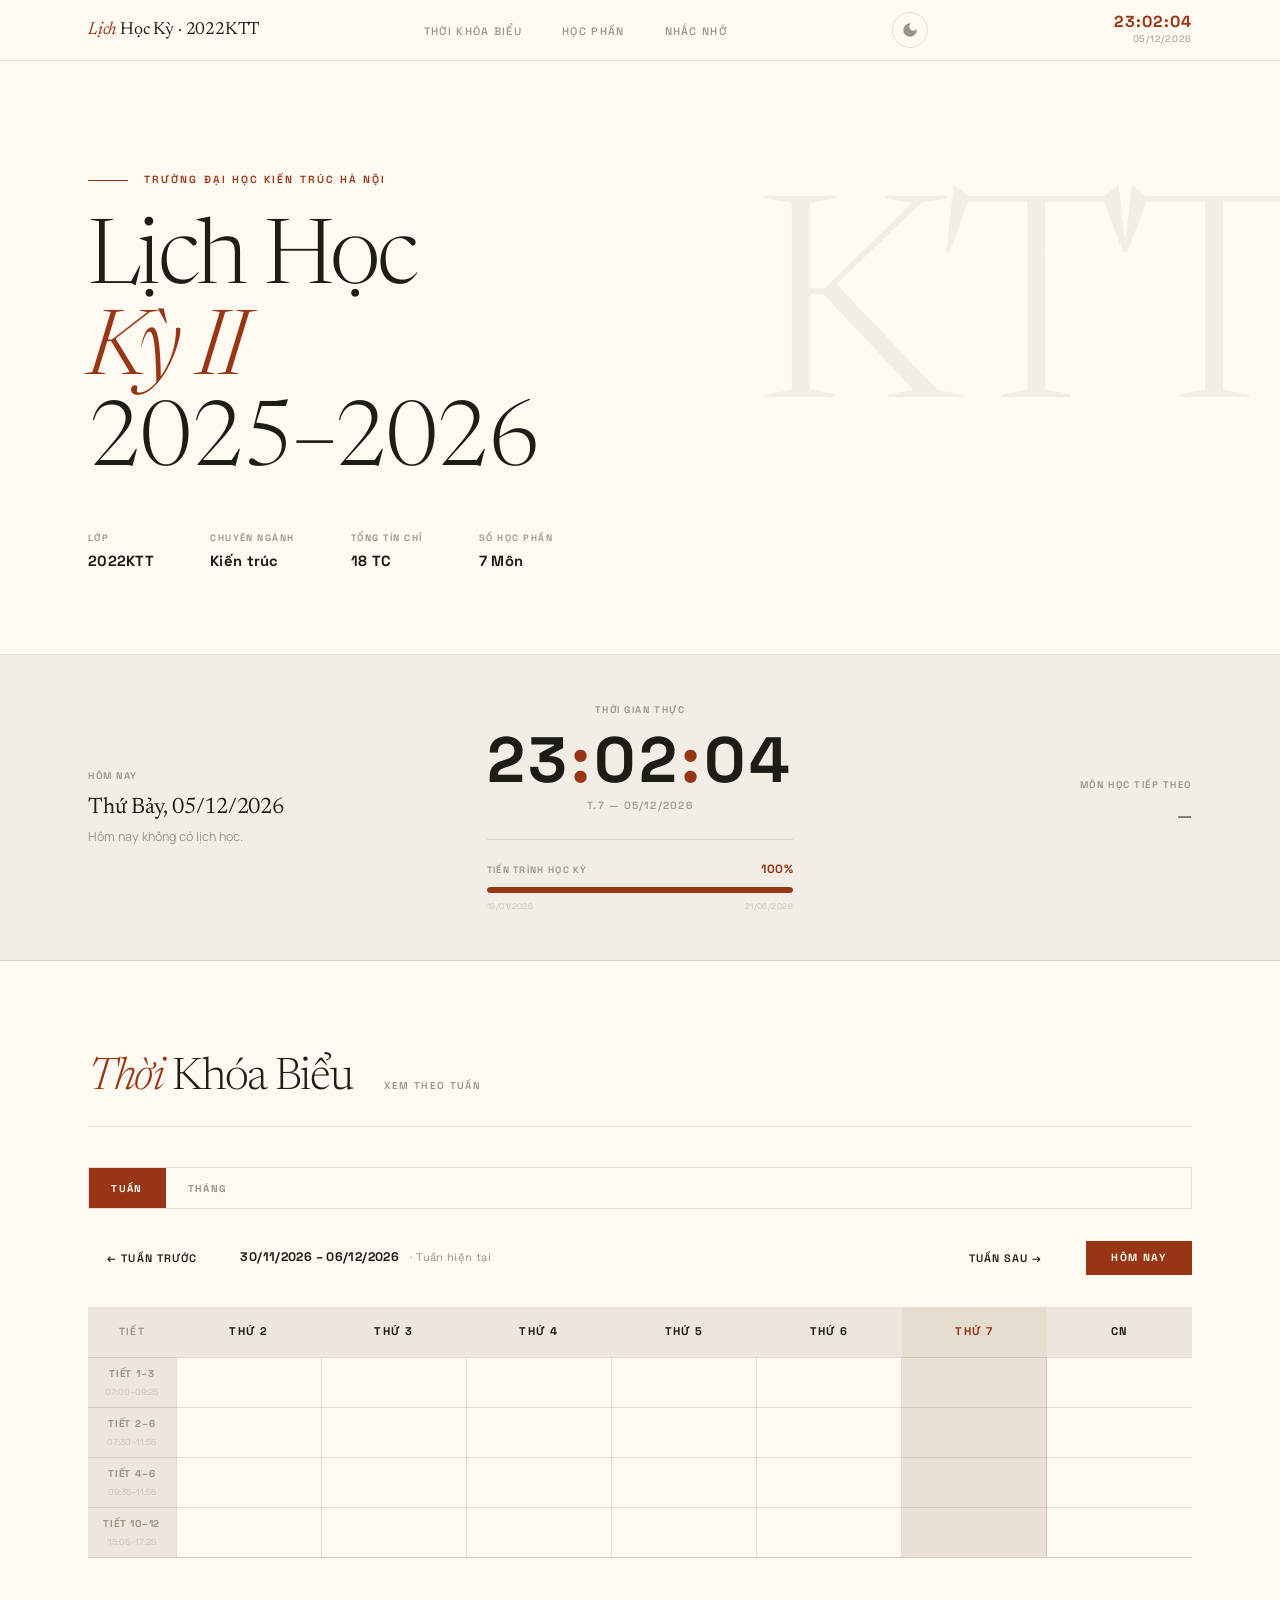
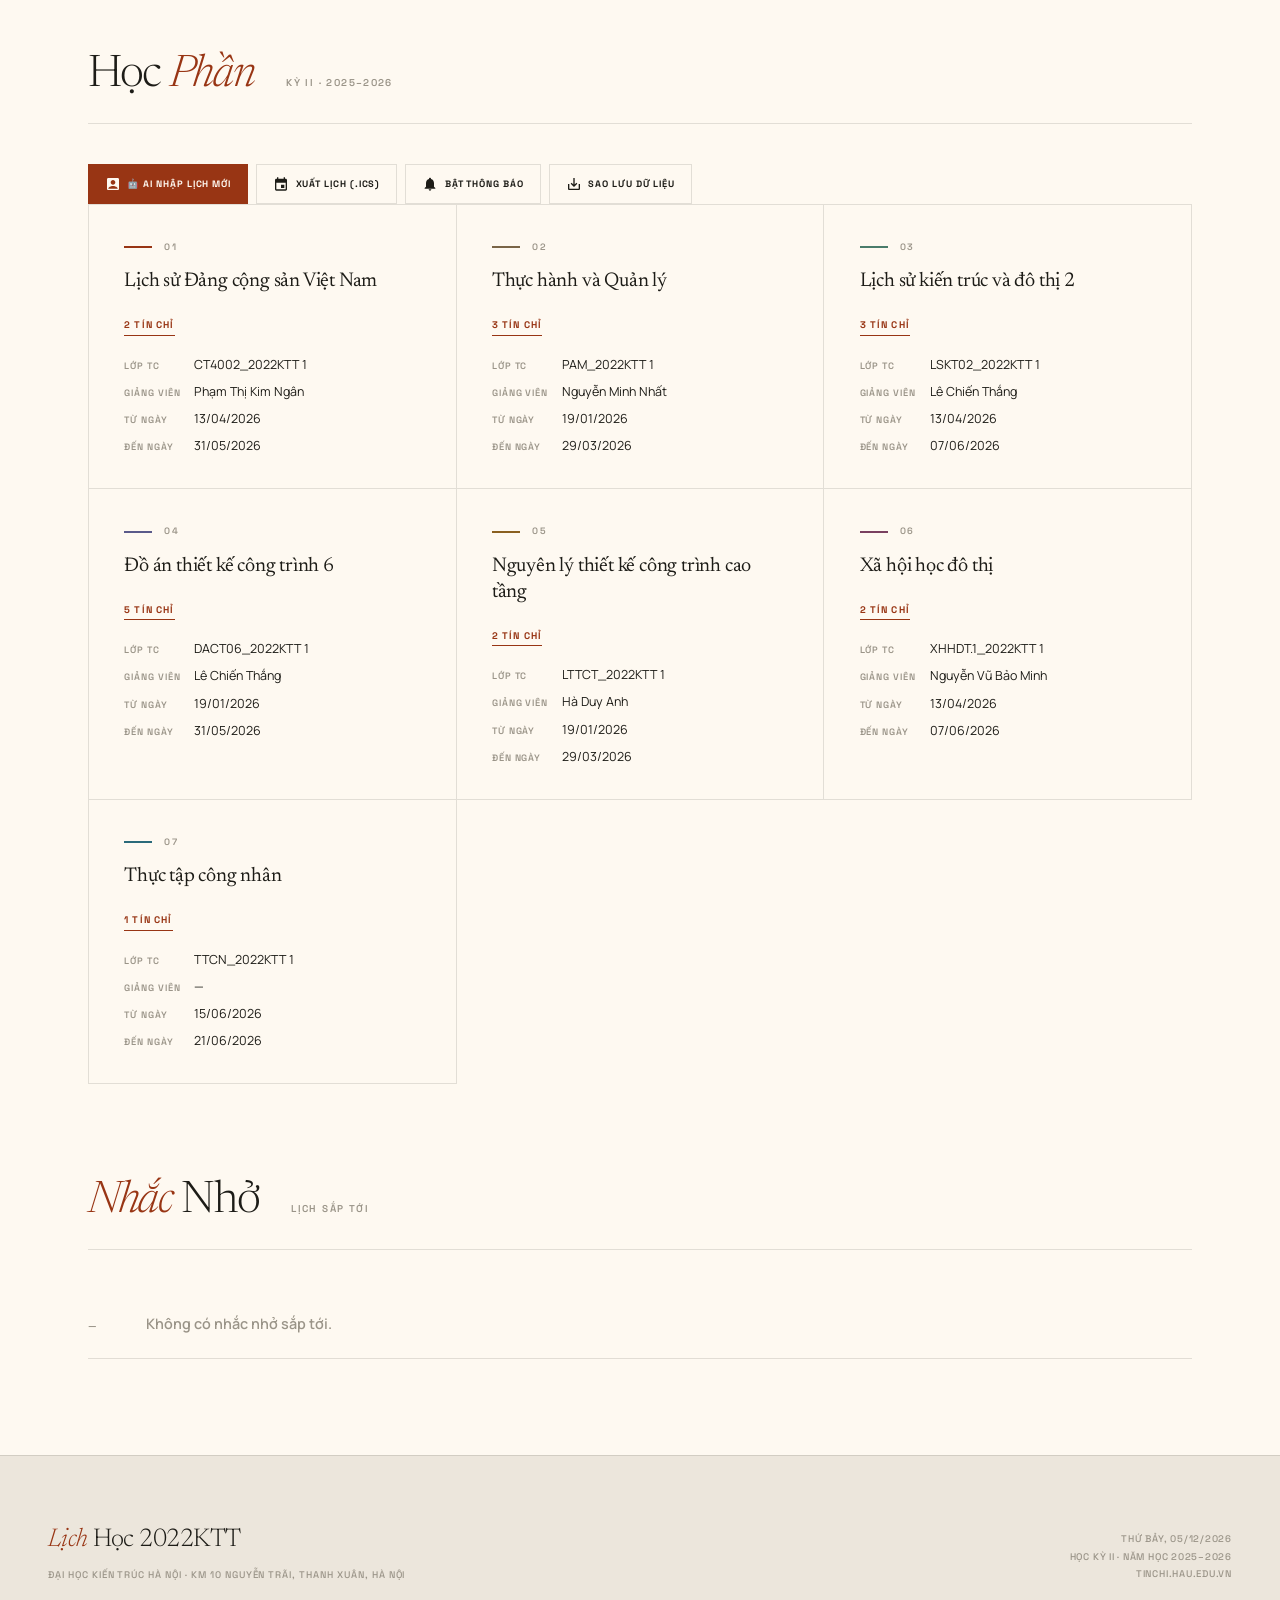
==== commit 11529430: "Add files via upload" ====
--- a/index.mobile.html
+++ b/index.mobile.html
@@ -1,4 +1,4 @@
-﻿<!DOCTYPE html>
+<!DOCTYPE html>
 <html lang="vi">
 <head>
 <meta charset="UTF-8">
@@ -116,6 +116,10 @@
     <span class="sec-kicker">Kỳ II · 2025–2026</span>
   </div>
   <div class="action-btns">
+    <button class="act-btn act-btn-ai" onclick="openImportModal()">
+      <svg viewBox="0 0 24 24"><path d="M19 3H5c-1.1 0-2 .9-2 2v14c0 1.1.9 2 2 2h14c1.1 0 2-.9 2-2V5c0-1.1-.9-2-2-2zm-7 3c1.93 0 3.5 1.57 3.5 3.5S13.93 13 12 13s-3.5-1.57-3.5-3.5S10.07 6 12 6zm7 13H5v-.23c0-.62.28-1.2.76-1.58C7.47 15.82 9.64 15 12 15s4.53.82 6.24 2.19c.48.38.76.97.76 1.58V19z"/></svg>
+      <span>🤖 AI Nhập lịch mới</span>
+    </button>
     <button class="act-btn" onclick="exportICS()">
       <svg viewBox="0 0 24 24"><path d="M19 4h-1V2h-2v2H8V2H6v2H5c-1.11 0-2 .9-2 2v14a2 2 0 002 2h14c1.1 0 2-.9 2-2V6c0-1.1-.9-2-2-2zm0 16H5V10h14v10zm-7-7h5v5h-5z"/></svg>
       Xuất Lịch (.ics)
@@ -153,6 +157,61 @@
   </div>
 </footer>
 
+<!-- AI IMPORT MODAL -->
+<div class="m-overlay" id="importModal" onclick="if(event.target===this)this.classList.remove('open')">
+  <div class="m-box import-box">
+    <button class="m-close" onclick="document.getElementById('importModal').classList.remove('open')">Đóng ×</button>
+    <div class="m-eyebrow">🤖 AI Nhập lịch học</div>
+    <h3 class="m-title">Nhập lịch từ <em>trang tín chỉ</em></h3>
+    
+    <div class="import-steps">
+      <input type="hidden" id="geminiKey" value="">
+
+      <div class="import-step">
+        <span class="step-num">1</span>
+        <span>Chụp màn hình TKB hoặc bôi đen dạng text</span>
+      </div>
+      
+      <div class="import-input-wrap">
+        <div class="file-upload-box">
+           <input type="file" id="importImage" accept="image/*" onchange="previewImportImage(this)" style="display:none">
+           <label for="importImage" class="file-upload-label">
+             <svg viewBox="0 0 24 24"><path d="M21 19V5c0-1.1-.9-2-2-2H5c-1.1 0-2 .9-2 2v14c0 1.1.9 2 2 2h14c1.1 0 2-.9 2-2zM8.5 13.5l2.5 3.01L14.5 12l4.5 6H5l3.5-4.5z"/></svg>
+             <span>Chọn ảnh TKB (Hoặc bấm Ctrl+V)</span>
+           </label>
+           <div id="importImagePreviewWrap" style="display:none; position:relative; margin-top:0.8rem;">
+             <img id="importImagePreview" style="max-width:100%; border-radius:4px; border:1px solid var(--line);" />
+             <button class="remove-img-btn" onclick="removeImportImage()">×</button>
+           </div>
+        </div>
+        <div class="import-or">HOẶC</div>
+        <textarea id="importHtml" class="import-textarea" placeholder="Paste văn bản hoặc HTML copy từ trang web..."></textarea>
+      </div>
+
+      <div class="import-step">
+        <span class="step-num">2</span>
+        <span>Nhấn nút để AI đọc và chuyển đổi tự động</span>
+      </div>
+      <button class="import-btn" id="importBtn" onclick="aiParseSchedule()">
+        <svg viewBox="0 0 24 24" width="18" height="18"><path fill="currentColor" d="M12 2C6.48 2 2 6.48 2 12s4.48 10 10 10 10-4.48 10-10S17.52 2 12 2zm-2 15l-5-5 1.41-1.41L10 14.17l7.59-7.59L19 8l-9 9z"/></svg>
+        <span id="importBtnText">🤖 AI Đọc lịch</span>
+      </button>
+      <div class="import-status" id="importStatus"></div>
+    </div>
+
+    <!-- Preview -->
+    <div id="importPreview" class="import-preview" style="display:none">
+      <div class="import-step"><span class="step-num">✓</span><span>Xem trước kết quả</span></div>
+      <div class="import-info" id="importInfo"></div>
+      <div class="import-table-wrap" id="importTableWrap"></div>
+      <div class="import-actions">
+        <button class="import-apply" onclick="applyImportedSchedule()">✓ Áp dụng lịch này</button>
+        <button class="import-cancel" onclick="document.getElementById('importPreview').style.display='none'">Hủy</button>
+      </div>
+    </div>
+  </div>
+</div>
+
 <!-- MODAL -->
 <div class="m-overlay" id="modal" onclick="closeModalBg(event)">
   <div class="m-box">
--- a/styles.mobile.css
+++ b/styles.mobile.css
@@ -1,4 +1,4 @@
-﻿/* STYLES - Lich Hoc 2022KTT (Mobile) - Extracted from index.mobile.html */
+/* STYLES - Lich Hoc 2022KTT (Mobile) - Extracted from index.mobile.html */
 
 :root {
   --primary:       #983514;
@@ -501,6 +501,43 @@
 .shared-note-text { font-family:var(--font-b); font-size:0.72rem; color:var(--on-surface); line-height:1.5; }
 .shared-note-time { font-family:var(--font-l); font-size:0.45rem; color:var(--muted-light); margin-top:0.25rem; }
 
+/* ── AI IMPORT MODAL ──────────────────────────────────────────────────── */
+.act-btn-ai { background:var(--primary); color:var(--on-primary); border-color:var(--primary); margin-bottom: 0.5rem; }
+.act-btn-ai:hover { background:var(--primary-alt); border-color:var(--primary-alt); color:var(--on-primary); }
+.act-btn-ai svg { fill:var(--on-primary); }
+.import-box { max-width:620px; max-height:88vh; overflow-y:auto; }
+.import-steps { display:flex; flex-direction:column; gap:0.8rem; }
+.import-step { display:flex; align-items:center; gap:0.6rem; font-family:var(--font-b); font-size:0.75rem; color:var(--on-surface); }
+.step-num { width:22px; height:22px; border-radius:50%; background:var(--primary); color:var(--on-primary); font-family:var(--font-l); font-size:0.55rem; font-weight:700; display:flex; align-items:center; justify-content:center; flex-shrink:0; }
+.import-input-wrap { display: flex; flex-direction: column; gap: 0.6rem; }
+.file-upload-box { background: var(--surface-low); border: 1px dashed var(--line); padding: 0.8rem; text-align: center; border-radius: 4px; }
+.file-upload-label { display: inline-flex; align-items: center; justify-content: center; gap: 0.4rem; font-family: var(--font-l); font-size: 0.6rem; font-weight: 700; letter-spacing: 0.1em; text-transform: uppercase; color: var(--primary); padding: 0.4rem 0.8rem; border: 1px solid var(--primary); border-radius: 4px; }
+.file-upload-label svg { width: 16px; height: 16px; fill: currentColor; }
+.remove-img-btn { position: absolute; top: 0rem; right: 0rem; width: 22px; height: 22px; background: var(--danger); color: white; border: none; border-radius: 50%; font-weight: bold; font-size: 14px; display: flex; align-items: center; justify-content: center; }
+.import-or { text-align: center; font-family: var(--font-l); font-size: 0.55rem; letter-spacing: 0.15em; color: var(--muted); font-weight: 700; position: relative; }
+.import-or::before, .import-or::after { content: ''; position: absolute; top: 50%; width: 35%; height: 1px; background: var(--line); }
+.import-or::before { left: 0; } .import-or::after { right: 0; }
+.import-textarea { width:100%; min-height:100px; max-height:200px; border:1px solid var(--line); background:var(--surface-low); color:var(--on-surface); font-family:var(--font-l); font-size:0.65rem; padding:0.6rem; resize:vertical; outline:none; line-height:1.5; }
+.import-btn { display:flex; align-items:center; justify-content:center; gap:0.4rem; width:100%; padding:0.7rem 1.2rem; background:var(--primary); color:var(--on-primary); font-family:var(--font-l); font-size:0.65rem; font-weight:700; letter-spacing:0.1em; text-transform:uppercase; border:none; min-height:42px; text-decoration:none; }
+.import-btn:disabled { opacity:0.6; }
+.import-btn.loading { position:relative; color:transparent; }
+.import-btn.loading::after { content:''; position:absolute; width:18px; height:18px; border:2px solid var(--on-primary); border-top-color:transparent; border-radius:50%; animation:spin 0.8s linear infinite; }
+@keyframes spin { to{transform:rotate(360deg)} }
+.import-status { font-family:var(--font-l); font-size:0.55rem; letter-spacing:0.06em; line-height:1.5; padding:0.4rem 0; min-height:1.2rem; }
+.import-status.error { color:var(--danger); }
+.import-status.success { color:var(--success); }
+.import-status.loading { color:var(--muted); }
+.import-preview { margin-top:1.2rem; padding-top:1rem; border-top:1px solid var(--line); animation:mPop 0.25s ease; }
+.import-info { background:var(--surface-low); padding:0.6rem 0.8rem; margin:0.5rem 0; font-family:var(--font-b); font-size:0.7rem; color:var(--on-surface); line-height:1.5; }
+.import-table-wrap { max-height:250px; overflow:auto; margin:0.5rem 0; border:1px solid var(--line); }
+.import-table-wrap table { width:100%; border-collapse:collapse; font-family:var(--font-b); font-size:0.65rem; }
+.import-table-wrap th { background:var(--surface-xlow); padding:0.4rem; font-family:var(--font-l); font-size:0.5rem; letter-spacing:0.08em; text-transform:uppercase; color:var(--muted); font-weight:600; text-align:left; border-bottom:1px solid var(--line); position:sticky; top:0; z-index:1; }
+.import-table-wrap td { padding:0.4rem; border-bottom:1px solid var(--line); color:var(--on-surface); }
+.import-table-wrap tr:nth-child(even) td { background:var(--surface-low); }
+.import-actions { display:flex; gap:0.5rem; margin-top:0.8rem; }
+.import-apply { flex:1; padding:0.6rem 1rem; background:var(--success); color:var(--on-primary); font-family:var(--font-l); font-size:0.6rem; font-weight:700; letter-spacing:0.1em; text-transform:uppercase; border:none; }
+.import-cancel { padding:0.6rem 1rem; background:none; border:1px solid var(--line); color:var(--muted); font-family:var(--font-l); font-size:0.6rem; font-weight:600; letter-spacing:0.1em; text-transform:uppercase; }
+
 /* ── FOOTER ── */
 footer { background:var(--surface-xlow); padding:1.5rem 1.2rem 5rem; border-top:1px solid var(--line); }
 .ft-inner { display:flex; flex-direction:column; gap:0.6rem; }
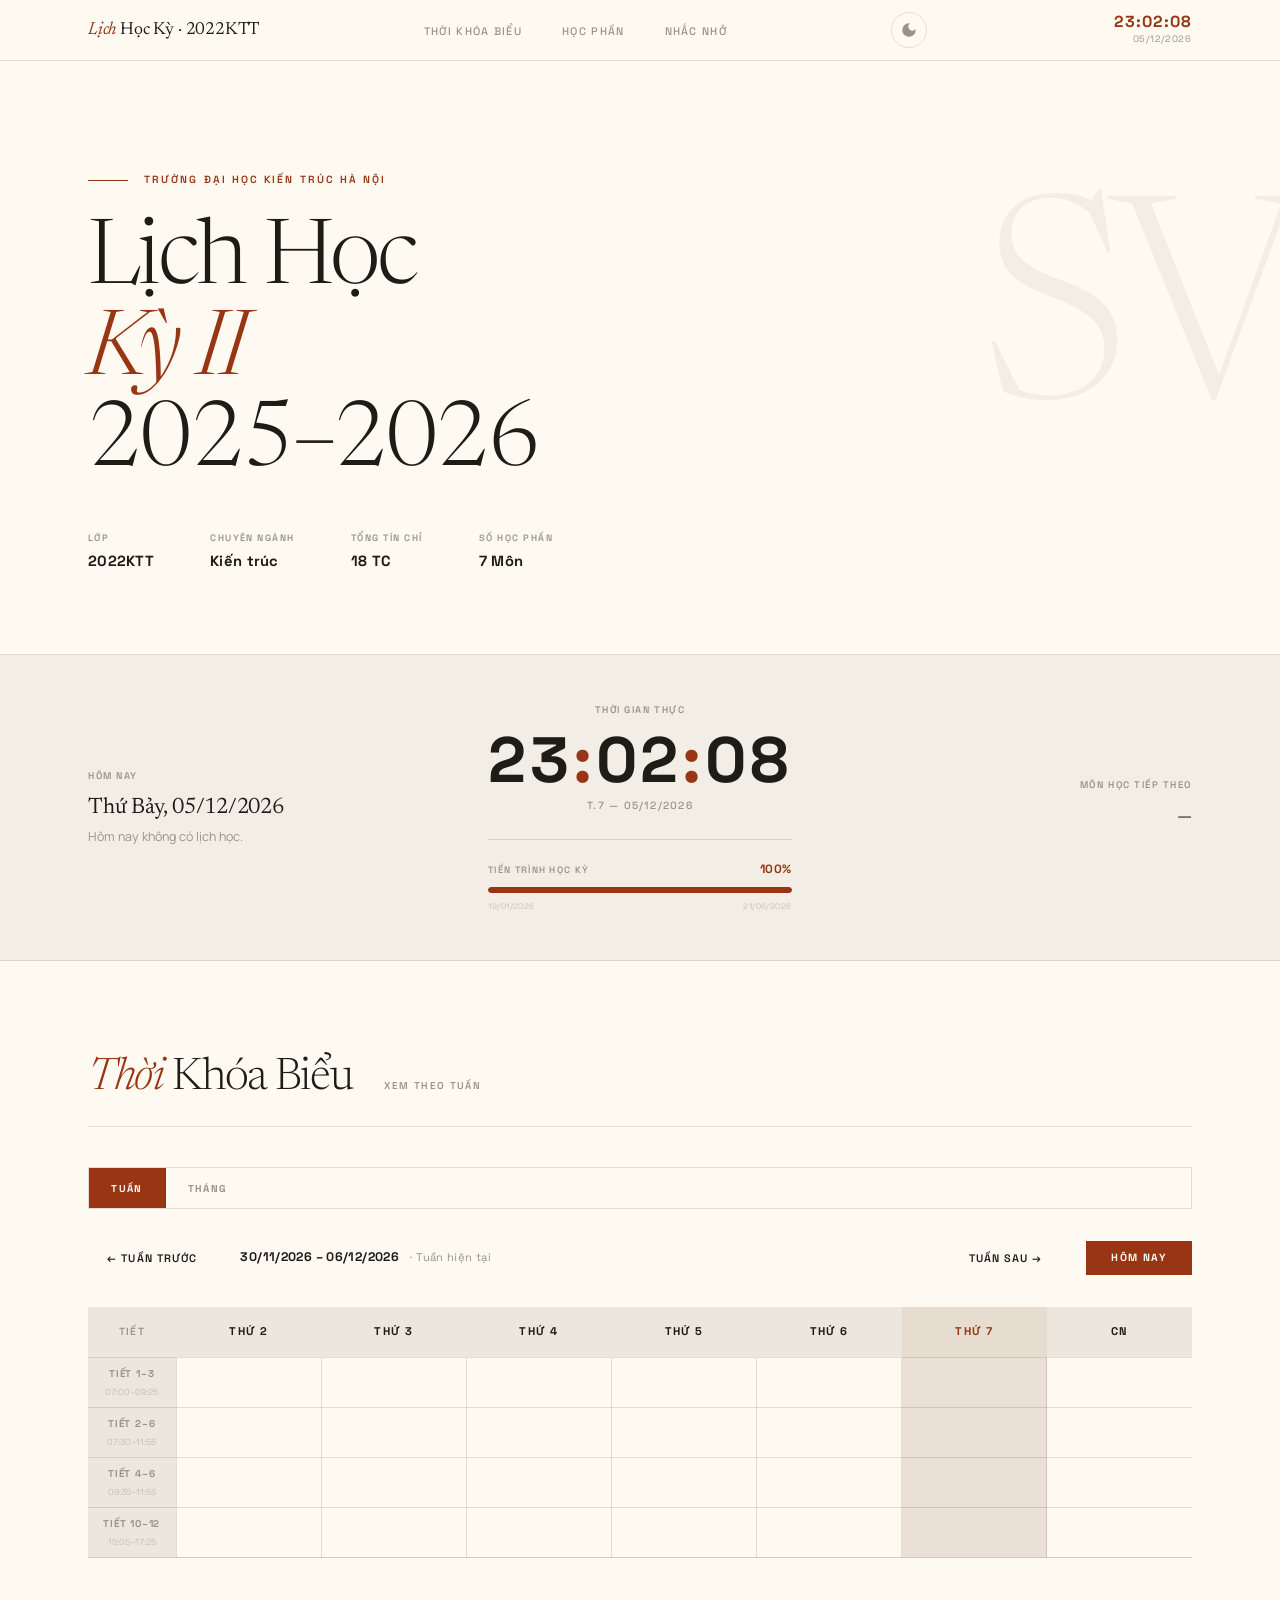
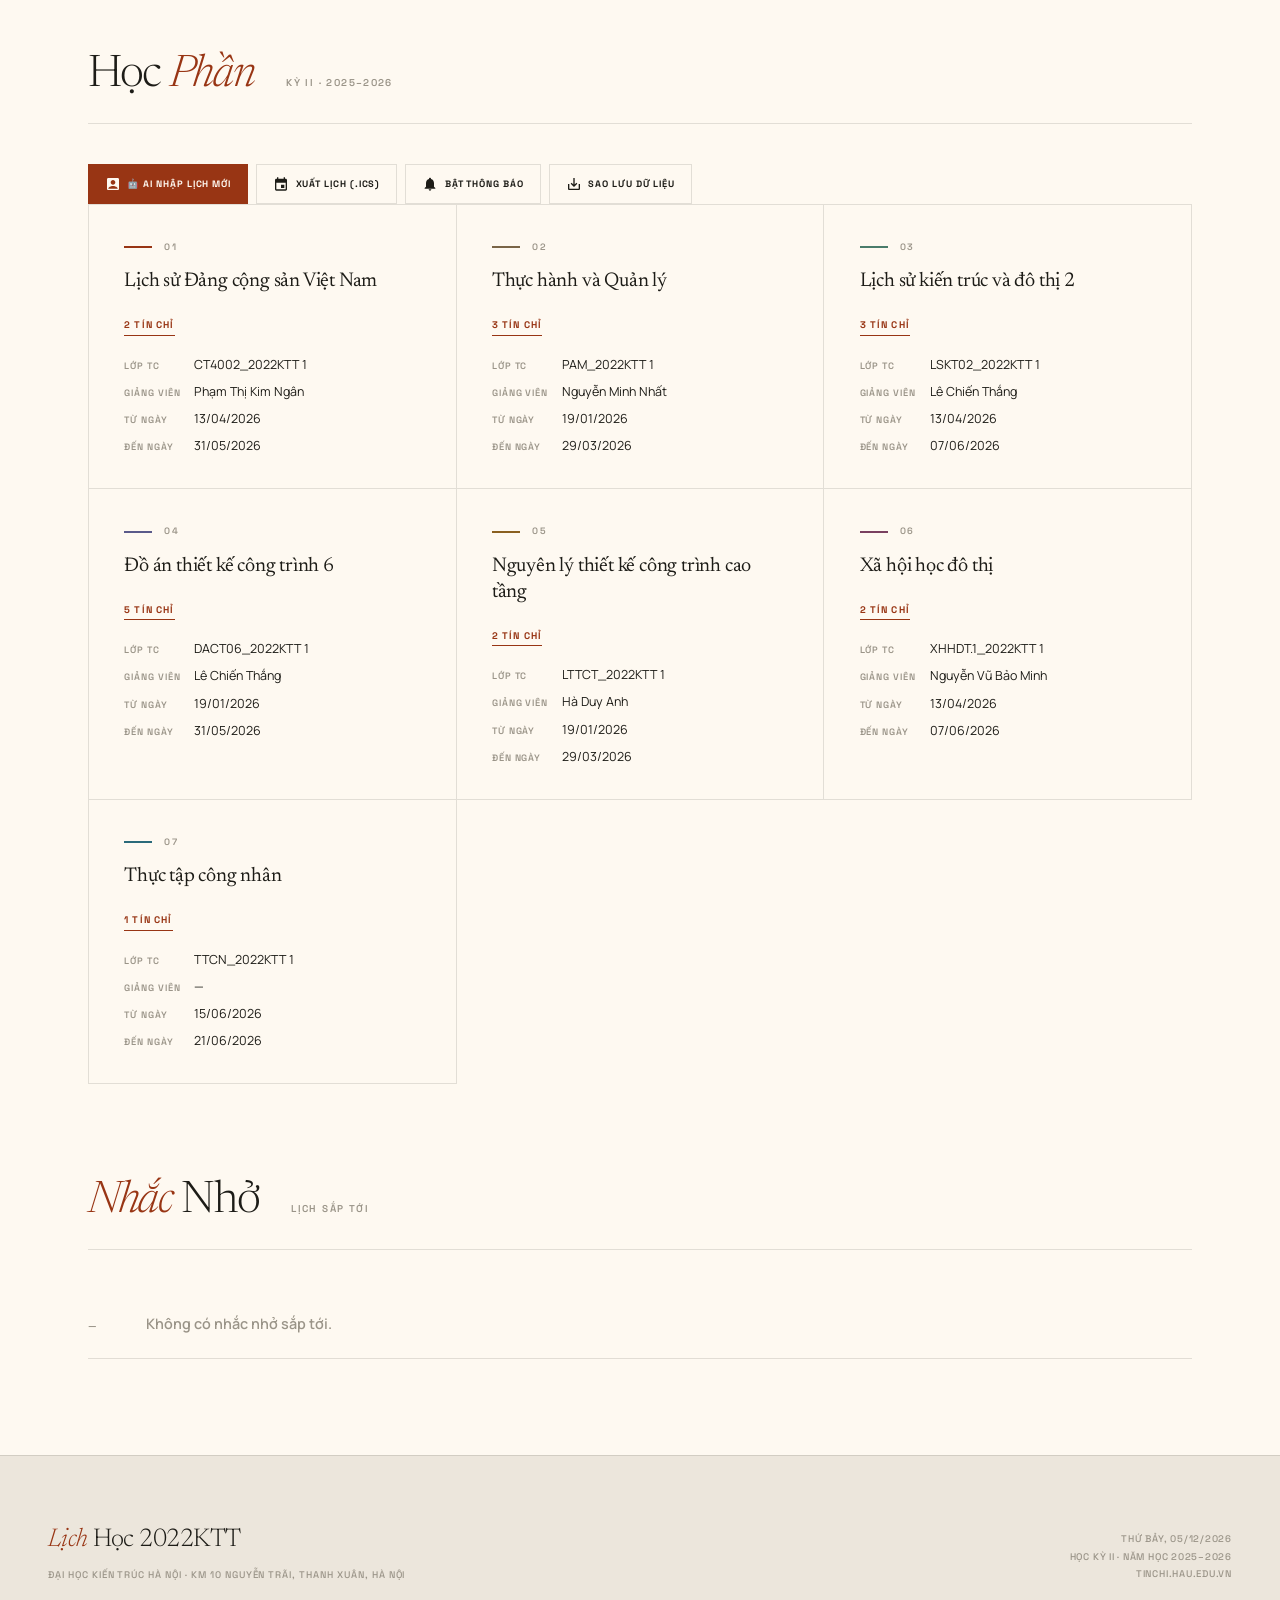
==== commit 9306f7a1: "Add files via upload" ====
--- a/index.mobile.html
+++ b/index.mobile.html
@@ -27,7 +27,7 @@
 
 <!-- TOP NAV -->
 <nav class="top-nav">
-  <a class="nav-brand" href="#"><em>Lịch</em> Học Kỳ · 2022KTT</a>
+  <a class="nav-brand" href="#"><em>Lịch</em> Học Kỳ · <span id="custom-nav-class" contenteditable="true" onblur="saveCustomText('nav-class', this.innerText)" spellcheck="false">2022KTT</span></a>
   <button class="install-btn" id="installBtn" onclick="installApp()">
     <svg viewBox="0 0 24 24"><path d="M13 5v6h1.17L12 13.17 9.83 11H11V5h2m2-2H9v6H5l7 7 7-7h-4V3zm4 15H5v2h14v-2z"/></svg>
     Cài App
@@ -43,13 +43,13 @@
 
 <!-- HERO -->
 <section class="hero" id="today">
-  <div class="hero-ghost">KTT</div>
+  <div class="hero-ghost">SV</div>
   <div class="hero-inner">
-    <div class="hero-eyebrow">Trường Đại học Kiến trúc Hà Nội</div>
-    <h1 class="hero-title">Lịch Học<br><em>Kỳ II</em><br>2025–2026</h1>
+    <div class="hero-eyebrow" id="custom-uni" contenteditable="true" onblur="saveCustomText('uni', this.innerText)" spellcheck="false">Trường Đại học Kiến trúc Hà Nội</div>
+    <h1 class="hero-title" id="custom-term" contenteditable="true" onblur="saveCustomText('term', this.innerHTML)" spellcheck="false">Lịch Học<br><em>Kỳ II</em><br>2025–2026</h1>
     <div class="hero-stats">
-      <div class="hs-item"><div class="hs-label">Lớp</div><div class="hs-value">2022KTT</div></div>
-      <div class="hs-item"><div class="hs-label">Chuyên ngành</div><div class="hs-value">Kiến trúc</div></div>
+      <div class="hs-item"><div class="hs-label">Lớp</div><div class="hs-value" id="custom-class" contenteditable="true" onblur="saveCustomText('class', this.innerText)" spellcheck="false">2022KTT</div></div>
+      <div class="hs-item"><div class="hs-label">Chuyên ngành</div><div class="hs-value" id="custom-major" contenteditable="true" onblur="saveCustomText('major', this.innerText)" spellcheck="false">Kiến trúc</div></div>
       <div class="hs-item"><div class="hs-label">Tổng tín chỉ</div><div class="hs-value">18 TC</div></div>
       <div class="hs-item"><div class="hs-label">Số học phần</div><div class="hs-value">7 Môn</div></div>
     </div>
--- a/styles.mobile.css
+++ b/styles.mobile.css
@@ -53,6 +53,12 @@
   overflow-x:hidden;
   padding-bottom:72px;
 }
+
+[contenteditable="true"] { transition: background 0.2s; border-radius: 4px; padding: 0 4px; margin: 0 -4px; }
+[contenteditable="true"]:hover { background: rgba(152,53,20,0.05); cursor: text; }
+[contenteditable="true"]:focus { outline: none; background: rgba(152,53,20,0.1); }
+[data-theme="dark"] [contenteditable="true"]:hover { background: rgba(232,118,74,0.1); }
+[data-theme="dark"] [contenteditable="true"]:focus { background: rgba(232,118,74,0.2); }
 
 /* ── TOP NAV ── */
 .top-nav {
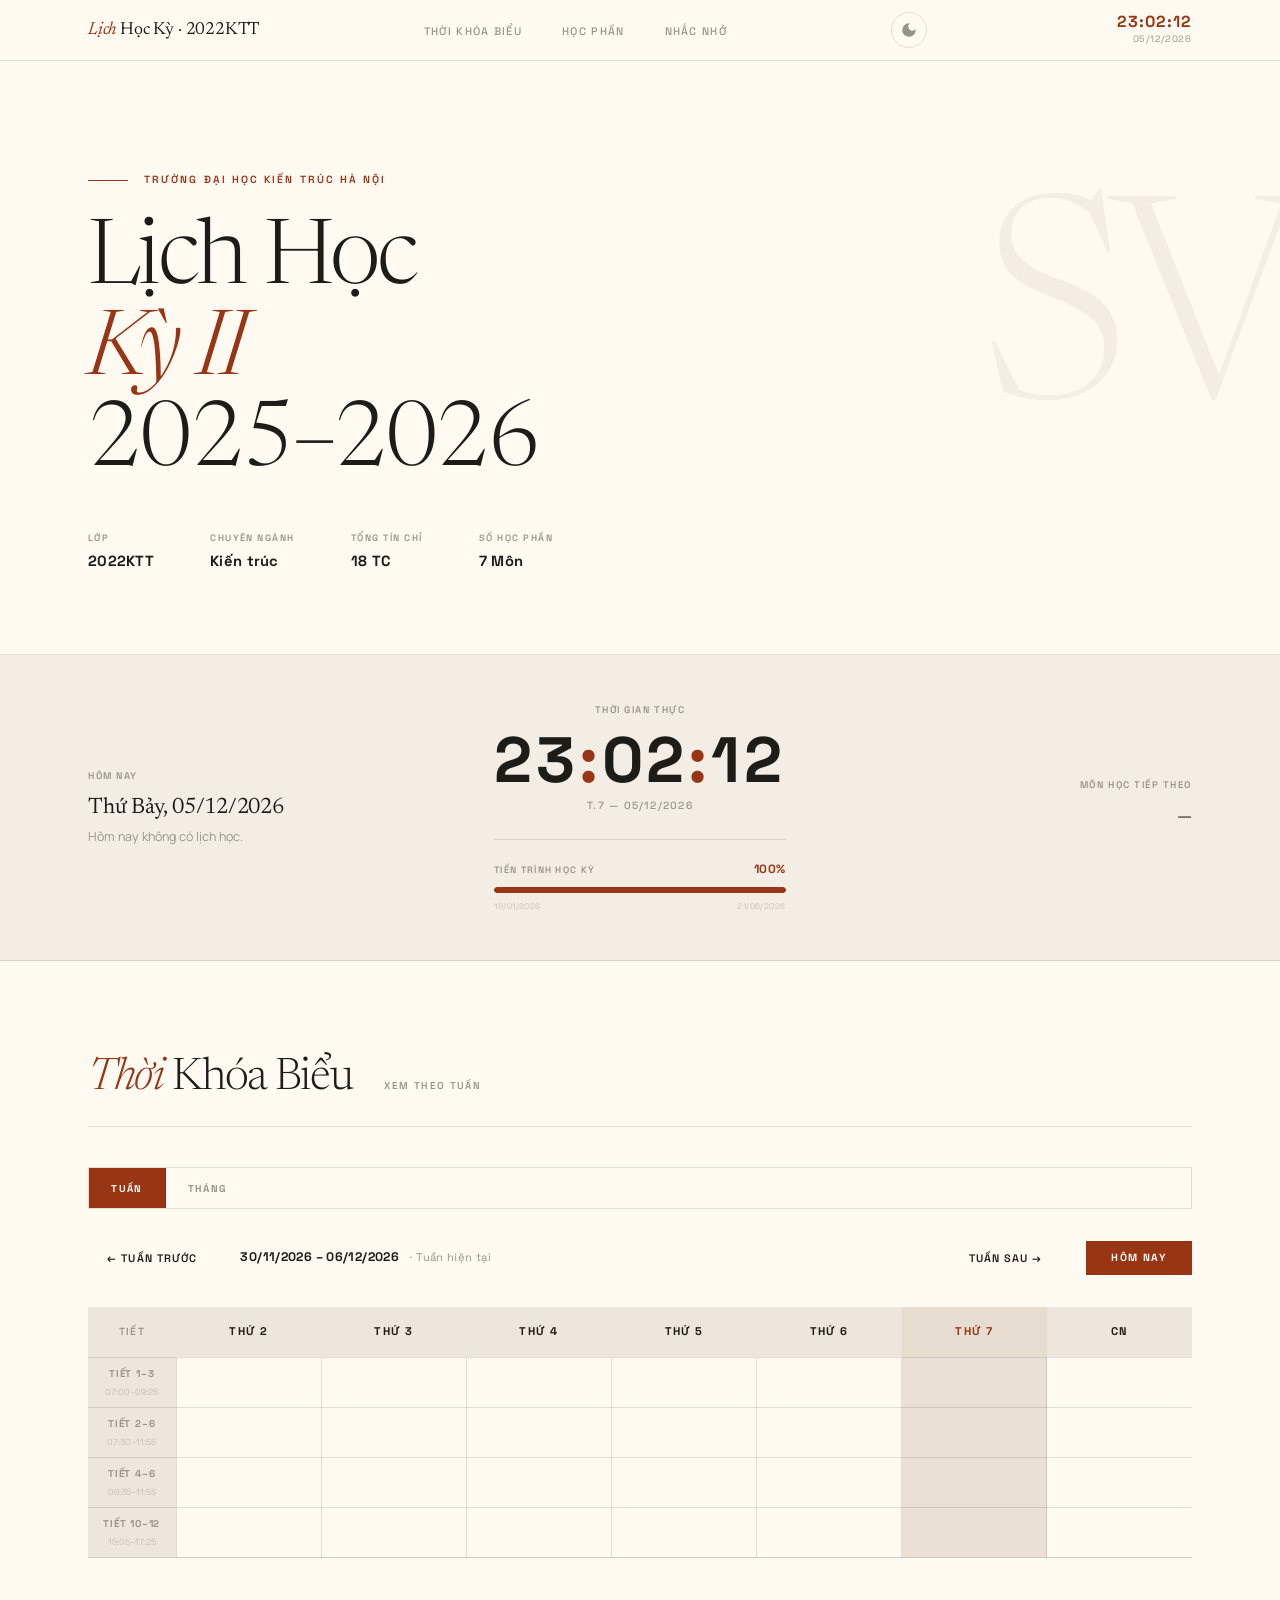
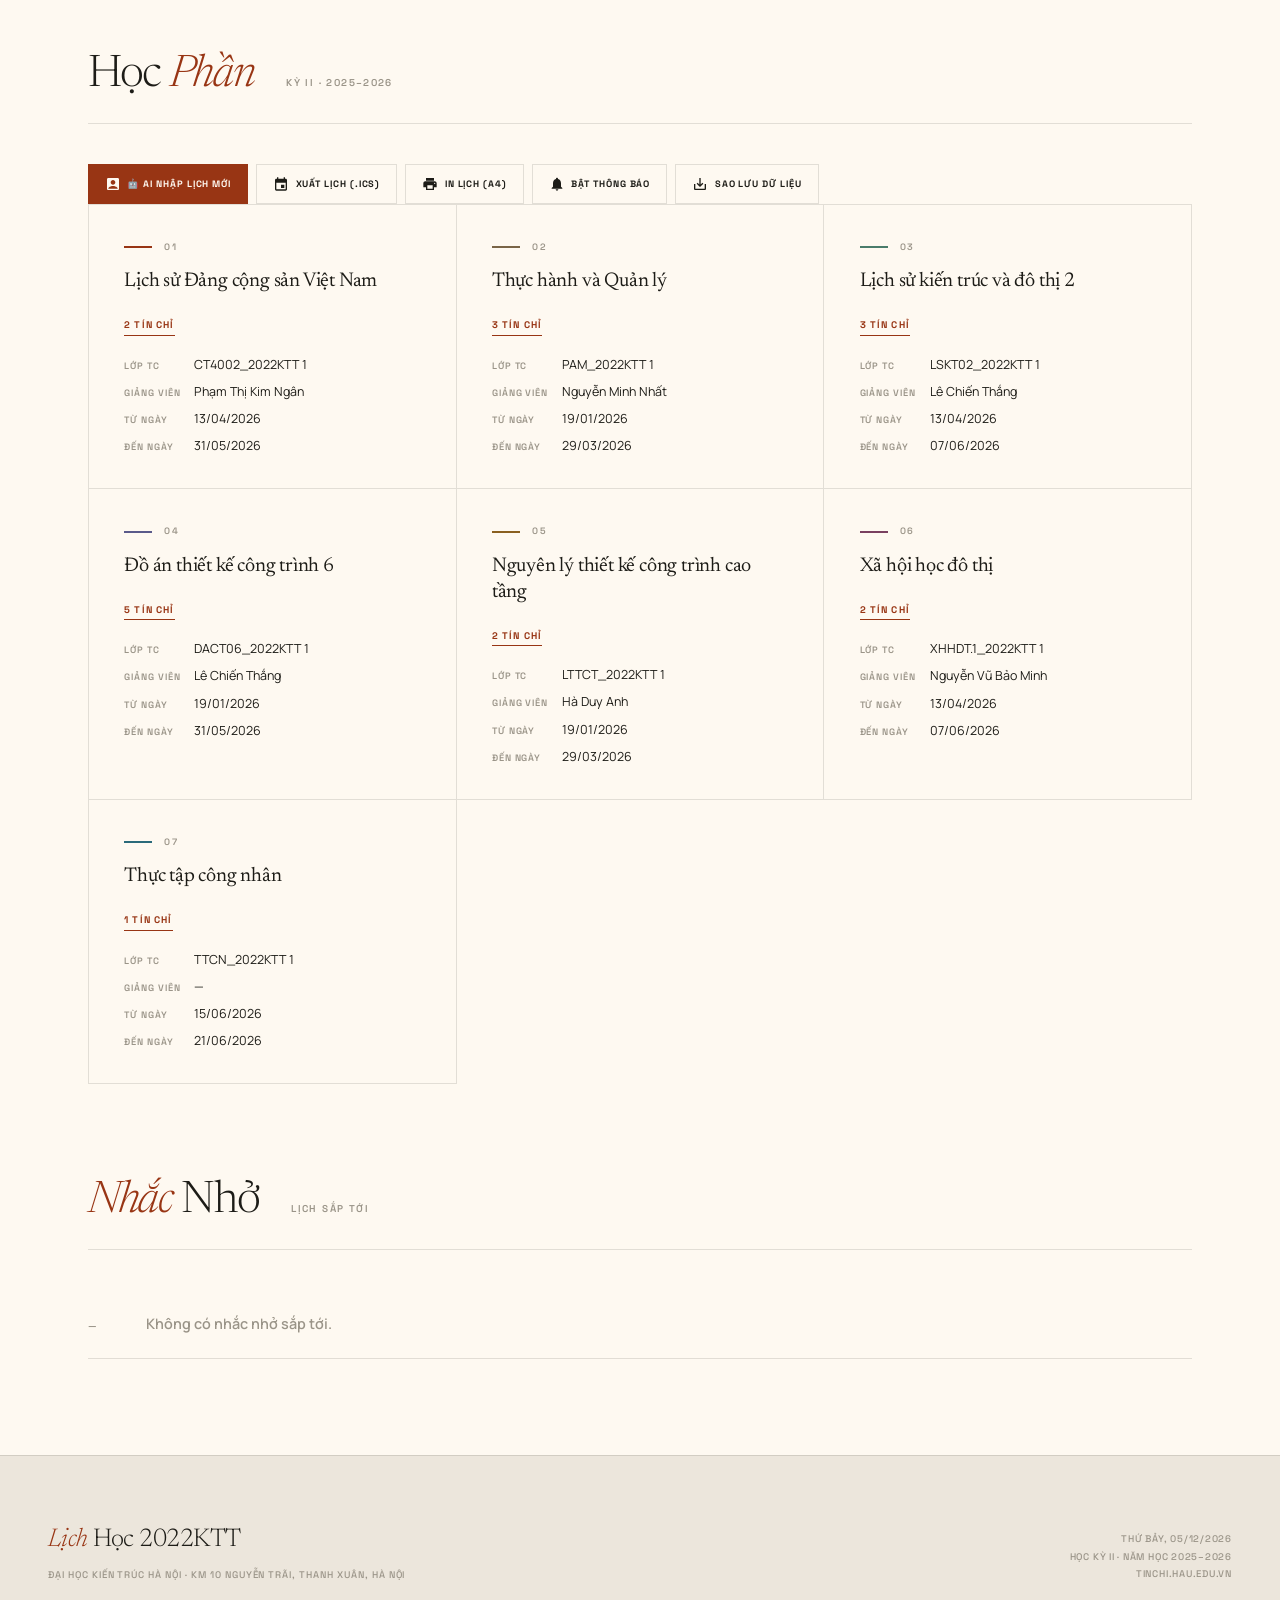
==== commit db7783a6: "Add files via upload" ====
--- a/index.mobile.html
+++ b/index.mobile.html
@@ -122,7 +122,11 @@
     </button>
     <button class="act-btn" onclick="exportICS()">
       <svg viewBox="0 0 24 24"><path d="M19 4h-1V2h-2v2H8V2H6v2H5c-1.11 0-2 .9-2 2v14a2 2 0 002 2h14c1.1 0 2-.9 2-2V6c0-1.1-.9-2-2-2zm0 16H5V10h14v10zm-7-7h5v5h-5z"/></svg>
-      Xuất Lịch (.ics)
+      Xuất File Calendar (.ics)
+    </button>
+    <button class="act-btn" onclick="window.print()">
+      <svg viewBox="0 0 24 24"><path d="M19 8H5c-1.66 0-3 1.34-3 3v6h4v4h12v-4h4v-6c0-1.66-1.34-3-3-3zm-3 11H8v-5h8v5zm3-7c-.55 0-1-.45-1-1s.45-1 1-1 1 .45 1 1-.45 1-1 1zm-1-9H6v4h12V3z"/></svg>
+      In ra giấy (A4)
     </button>
     <button class="act-btn" id="notifBtn" onclick="toggleNotifications()">
       <svg viewBox="0 0 24 24"><path d="M12 22c1.1 0 2-.9 2-2h-4c0 1.1.89 2 2 2zm6-6v-5c0-3.07-1.64-5.64-4.5-6.32V4c0-.83-.67-1.5-1.5-1.5s-1.5.67-1.5 1.5v.68C7.63 5.36 6 7.92 6 11v5l-2 2v1h16v-1l-2-2z"/></svg>
--- a/styles.mobile.css
+++ b/styles.mobile.css
@@ -596,4 +596,34 @@
 .mob-tab.active::before {
   content:''; position:absolute; top:-1px; left:25%; right:25%;
   height:2px; background:var(--primary); border-radius:0 0 2px 2px;
+}
+
+/* ── PRINT A4 ──────────────────────────────────────────────────────────── */
+@media print {
+  @page { size: portrait; margin: 10mm; }
+  body { background: white !important; color: black !important; padding: 0 !important; font-size: 10pt; }
+  .top-nav, .hero, .mob-nav, .bottom-nav, .action-btns, .shared-panel, #nhacnho, footer, .view-toggle, .install-banner, .m-overlay, .theme-toggle, .mob-day-tabs { display: none !important; }
+  
+  .wrap { margin: 0 !important; padding: 0 !important; width: 100% !important; border: none !important; box-shadow: none !important; }
+  #thoikhoa { display: block !important; width: 100% !important; margin: 0 !important; padding: 0 !important; }
+  
+  .mob-day-classes { display: block !important; }
+  .mdc-card { border: 1px solid #aaa !important; margin-bottom: 10mm !important; box-shadow: none !important; -webkit-print-color-adjust: exact !important; print-color-adjust: exact !important; page-break-inside: avoid; }
+  
+  /* Reset colored cards for print so they look readable */
+  .mdc-card[class*="a"] { color: white !important; }
+  .mdc-card.a1 { background: #983514 !important; }
+  .mdc-card.a2 { background: #7a6547 !important; }
+  .mdc-card.a3 { background: #4a7c6b !important; }
+  .mdc-card.a4 { background: #5a5a8a !important; }
+  .mdc-card.a5 { background: #8a6020 !important; }
+  .mdc-card.a6 { background: #7a4060 !important; }
+  .mdc-card.a7 { background: #2a6a7a !important; }
+  
+  body::before {
+    content: "THỜI KHÓA BIỂU SINH VIÊN";
+    display: block; font-family: sans-serif; font-size: 16pt; font-weight: bold;
+    text-align: center; margin-bottom: 10px; text-transform: uppercase;
+    color: black;
+  }
 }
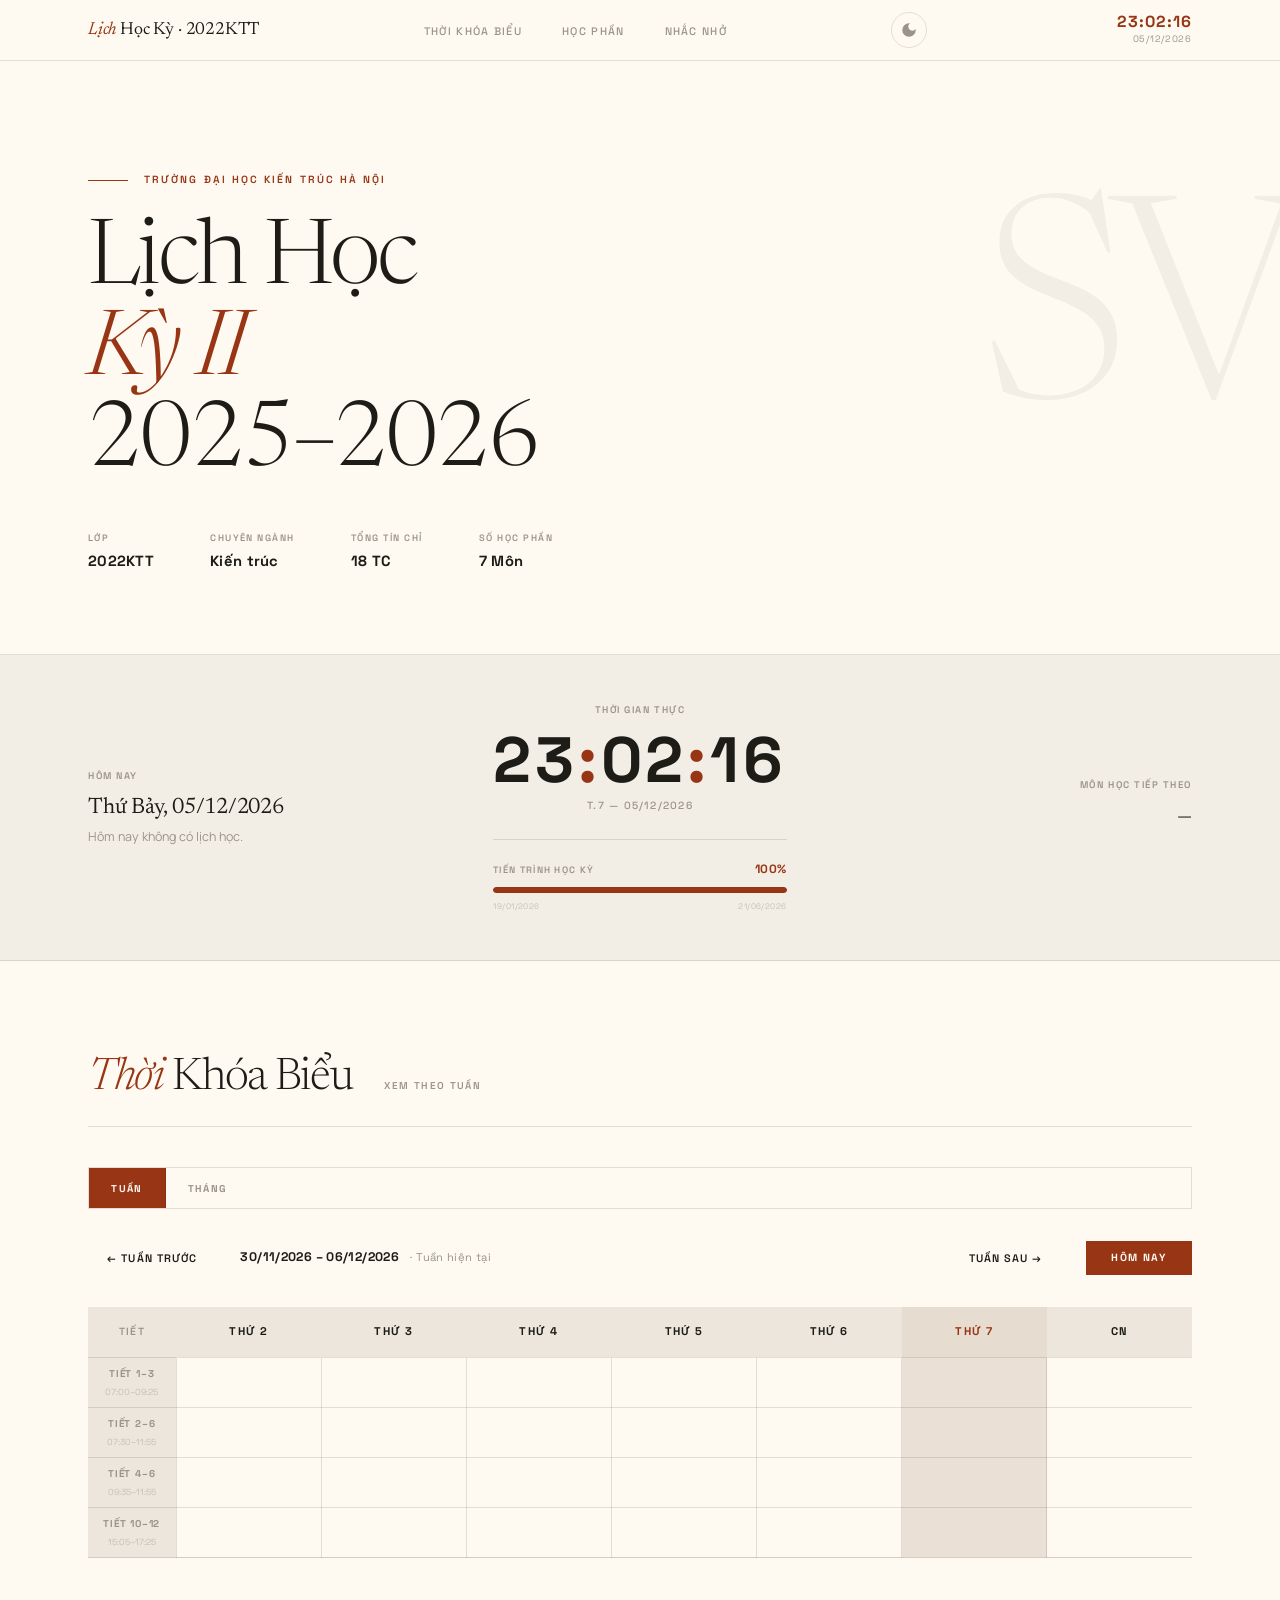
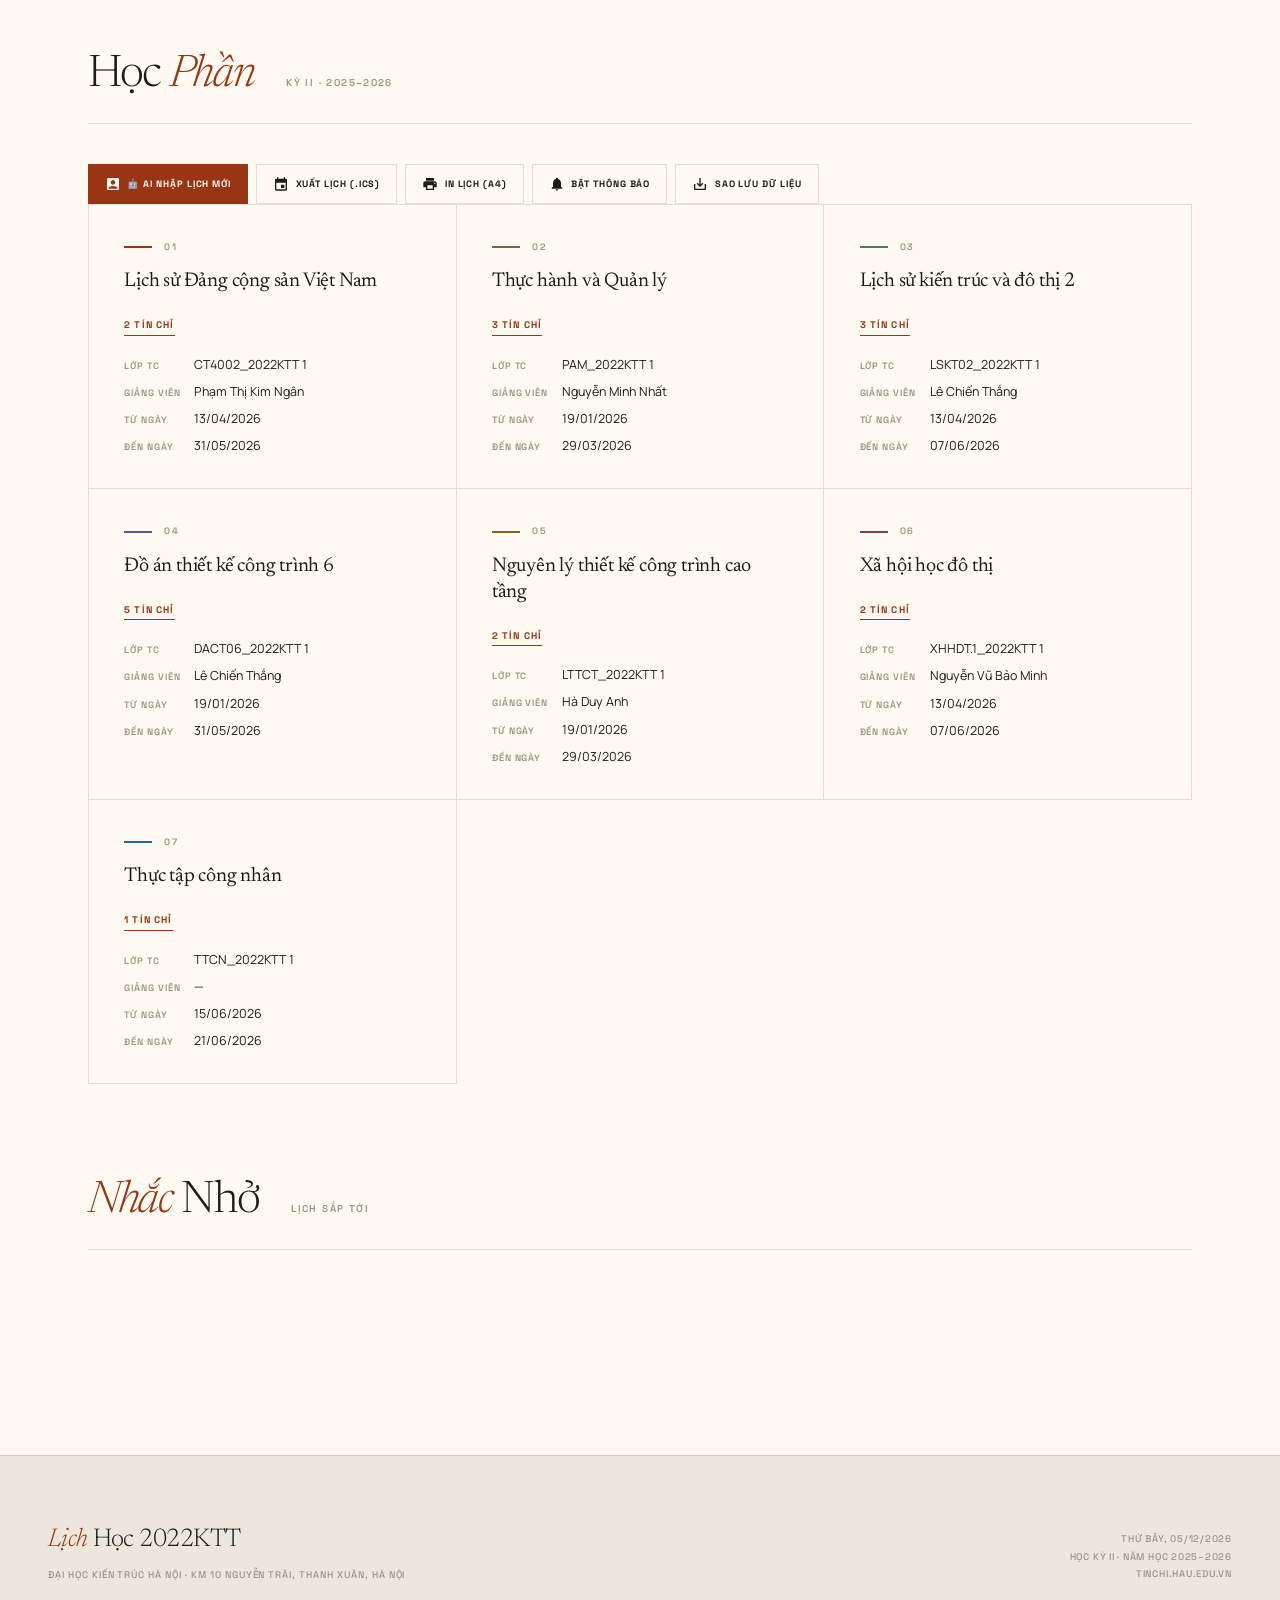
==== commit 7de07e8b: "Add files via upload" ====
--- a/index.mobile.html
+++ b/index.mobile.html
@@ -124,7 +124,7 @@
       <svg viewBox="0 0 24 24"><path d="M19 4h-1V2h-2v2H8V2H6v2H5c-1.11 0-2 .9-2 2v14a2 2 0 002 2h14c1.1 0 2-.9 2-2V6c0-1.1-.9-2-2-2zm0 16H5V10h14v10zm-7-7h5v5h-5z"/></svg>
       Xuất File Calendar (.ics)
     </button>
-    <button class="act-btn" onclick="window.print()">
+    <button class="act-btn" onclick="window.open('print.html', '_blank')">
       <svg viewBox="0 0 24 24"><path d="M19 8H5c-1.66 0-3 1.34-3 3v6h4v4h12v-4h4v-6c0-1.66-1.34-3-3-3zm-3 11H8v-5h8v5zm3-7c-.55 0-1-.45-1-1s.45-1 1-1 1 .45 1 1-.45 1-1 1zm-1-9H6v4h12V3z"/></svg>
       In ra giấy (A4)
     </button>
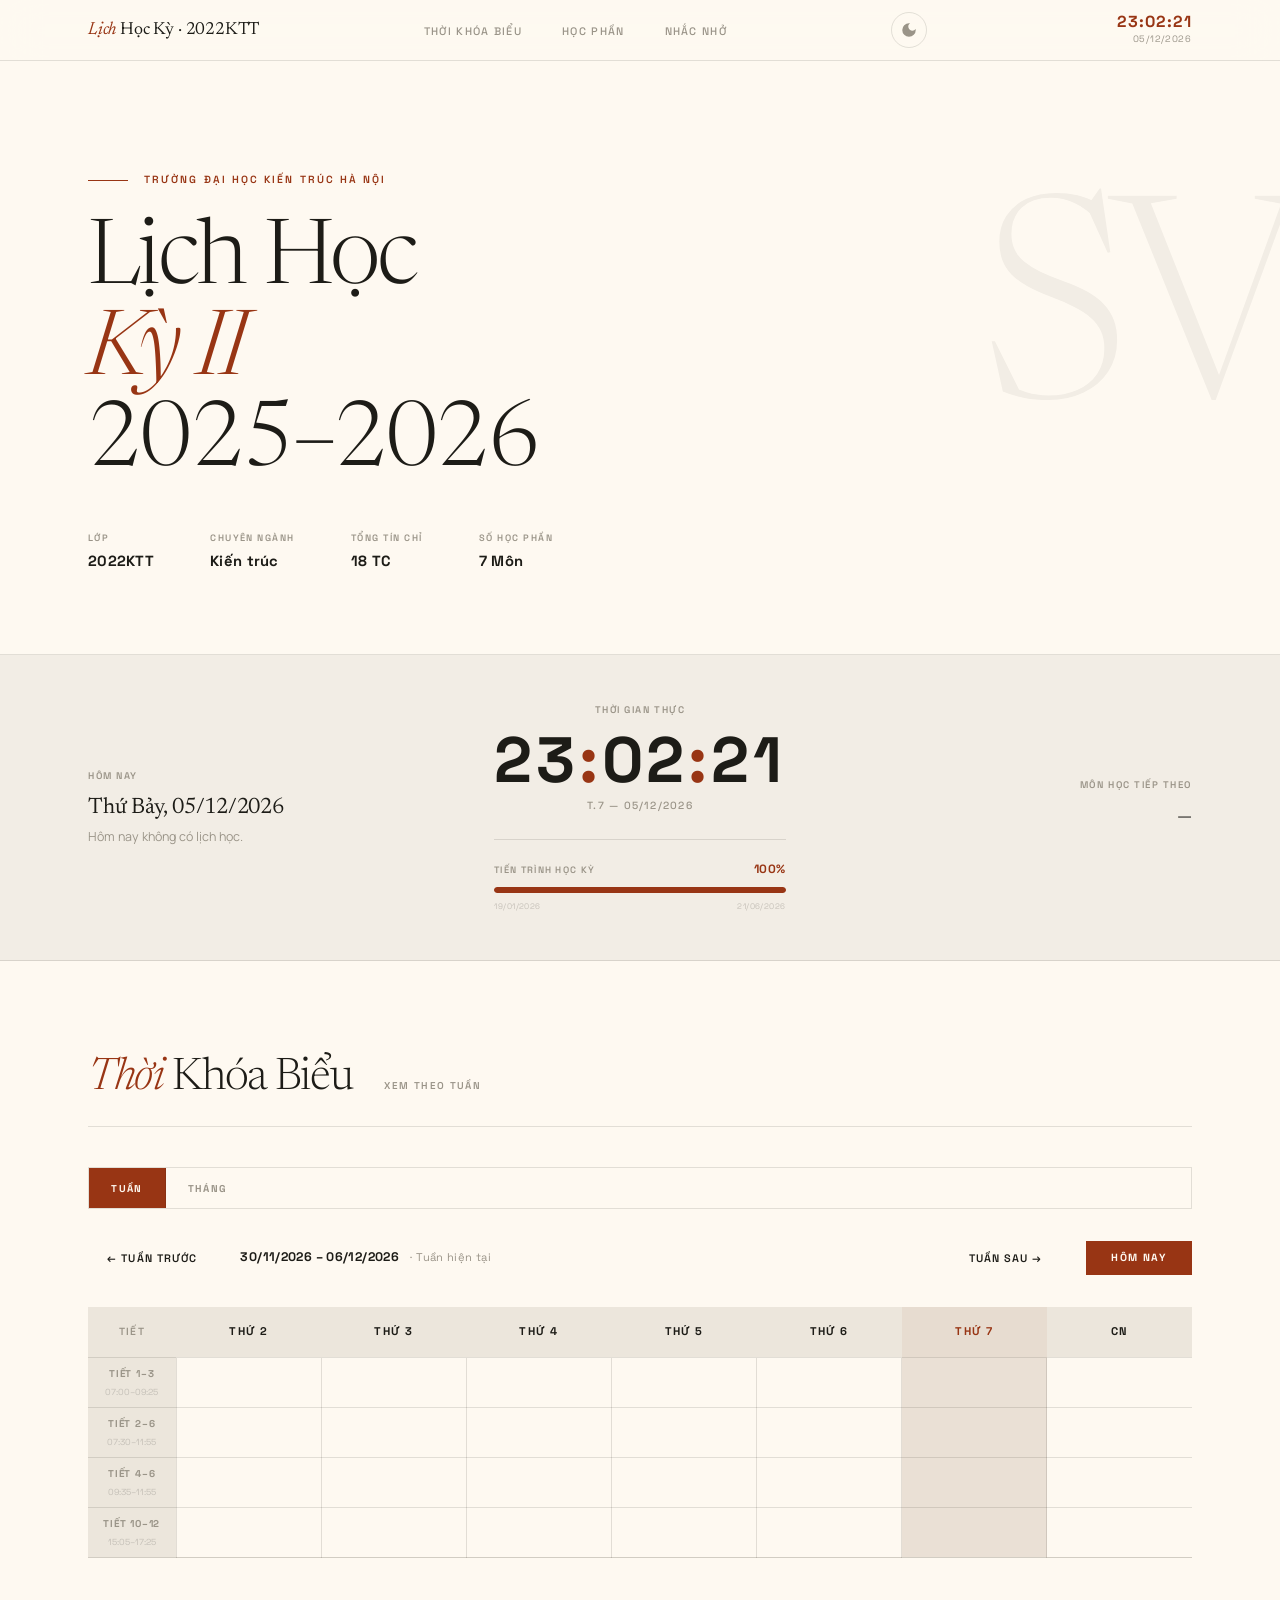
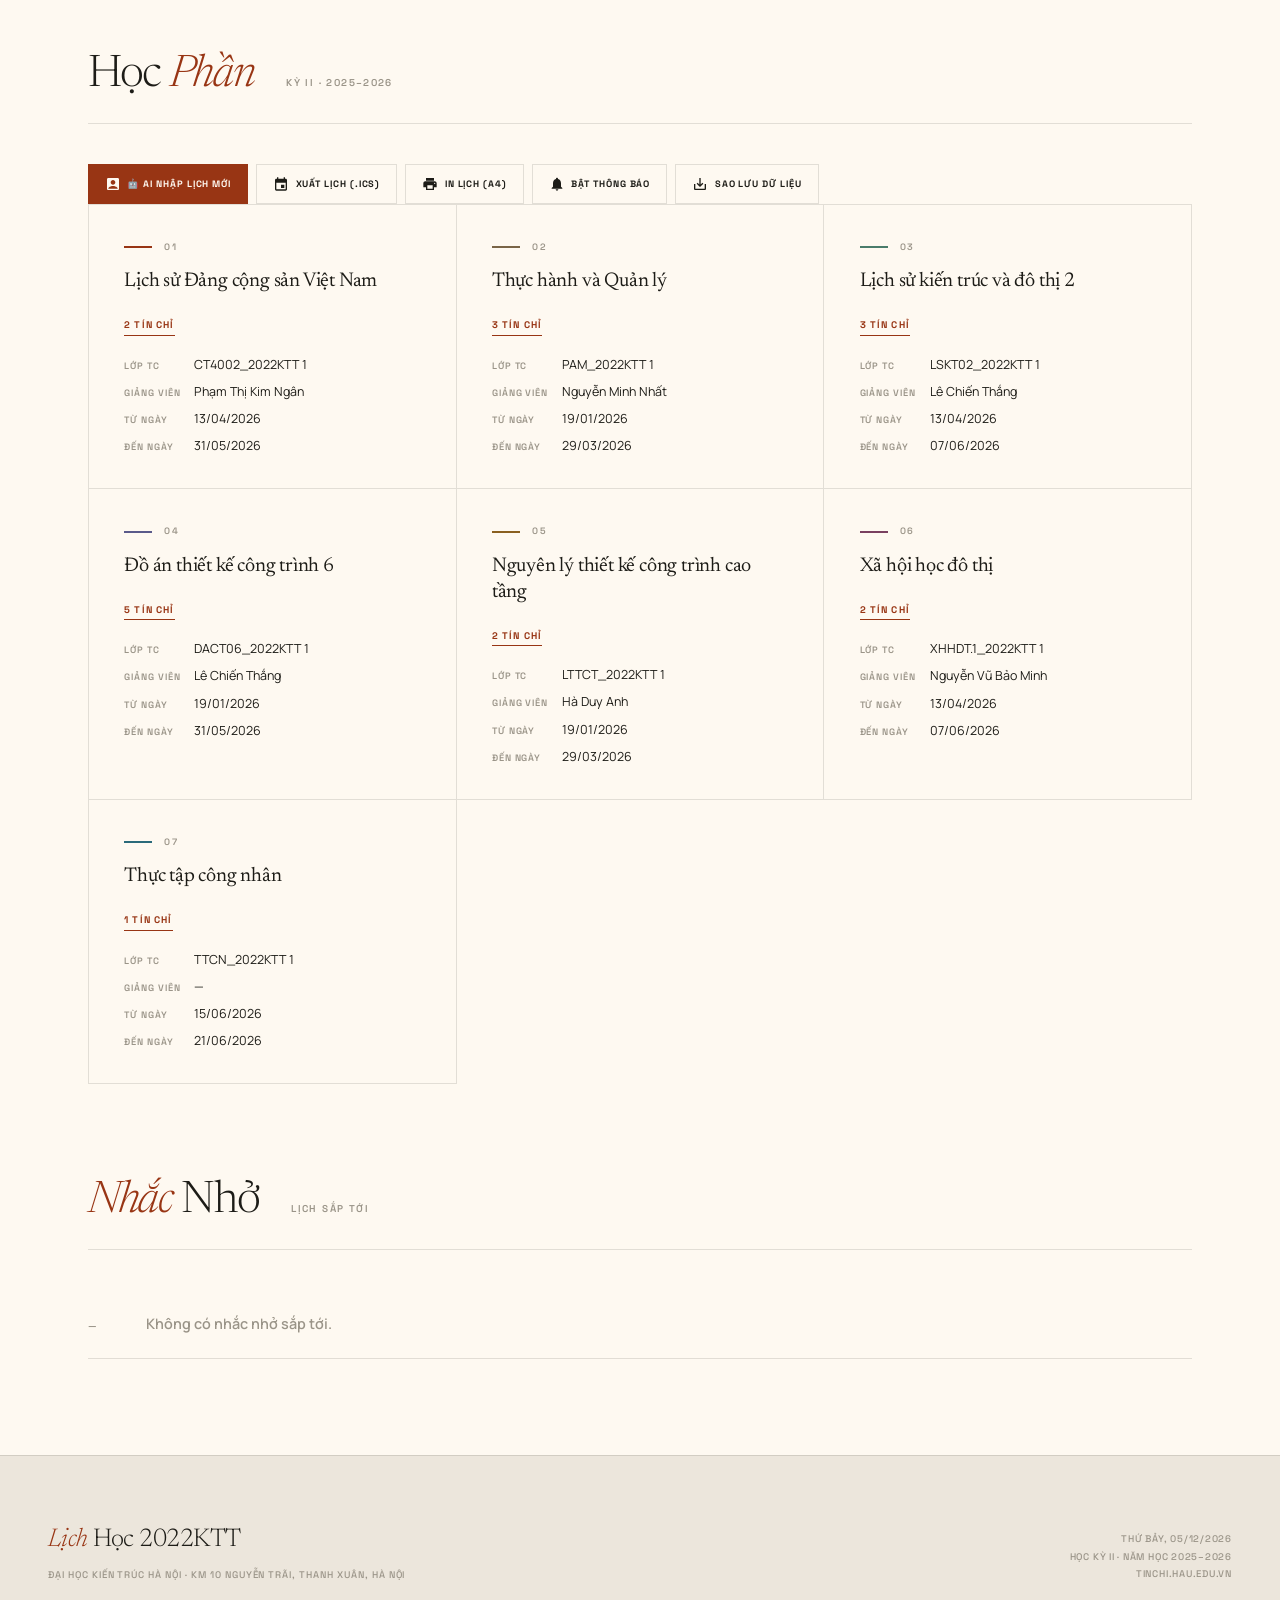
==== commit d18ec883: "Add files via upload" ====
--- a/index.mobile.html
+++ b/index.mobile.html
@@ -124,7 +124,7 @@
       <svg viewBox="0 0 24 24"><path d="M19 4h-1V2h-2v2H8V2H6v2H5c-1.11 0-2 .9-2 2v14a2 2 0 002 2h14c1.1 0 2-.9 2-2V6c0-1.1-.9-2-2-2zm0 16H5V10h14v10zm-7-7h5v5h-5z"/></svg>
       Xuất File Calendar (.ics)
     </button>
-    <button class="act-btn" onclick="window.open('print.html', '_blank')">
+    <button class="act-btn" onclick="preparePrint()">
       <svg viewBox="0 0 24 24"><path d="M19 8H5c-1.66 0-3 1.34-3 3v6h4v4h12v-4h4v-6c0-1.66-1.34-3-3-3zm-3 11H8v-5h8v5zm3-7c-.55 0-1-.45-1-1s.45-1 1-1 1 .45 1 1-.45 1-1 1zm-1-9H6v4h12V3z"/></svg>
       In ra giấy (A4)
     </button>
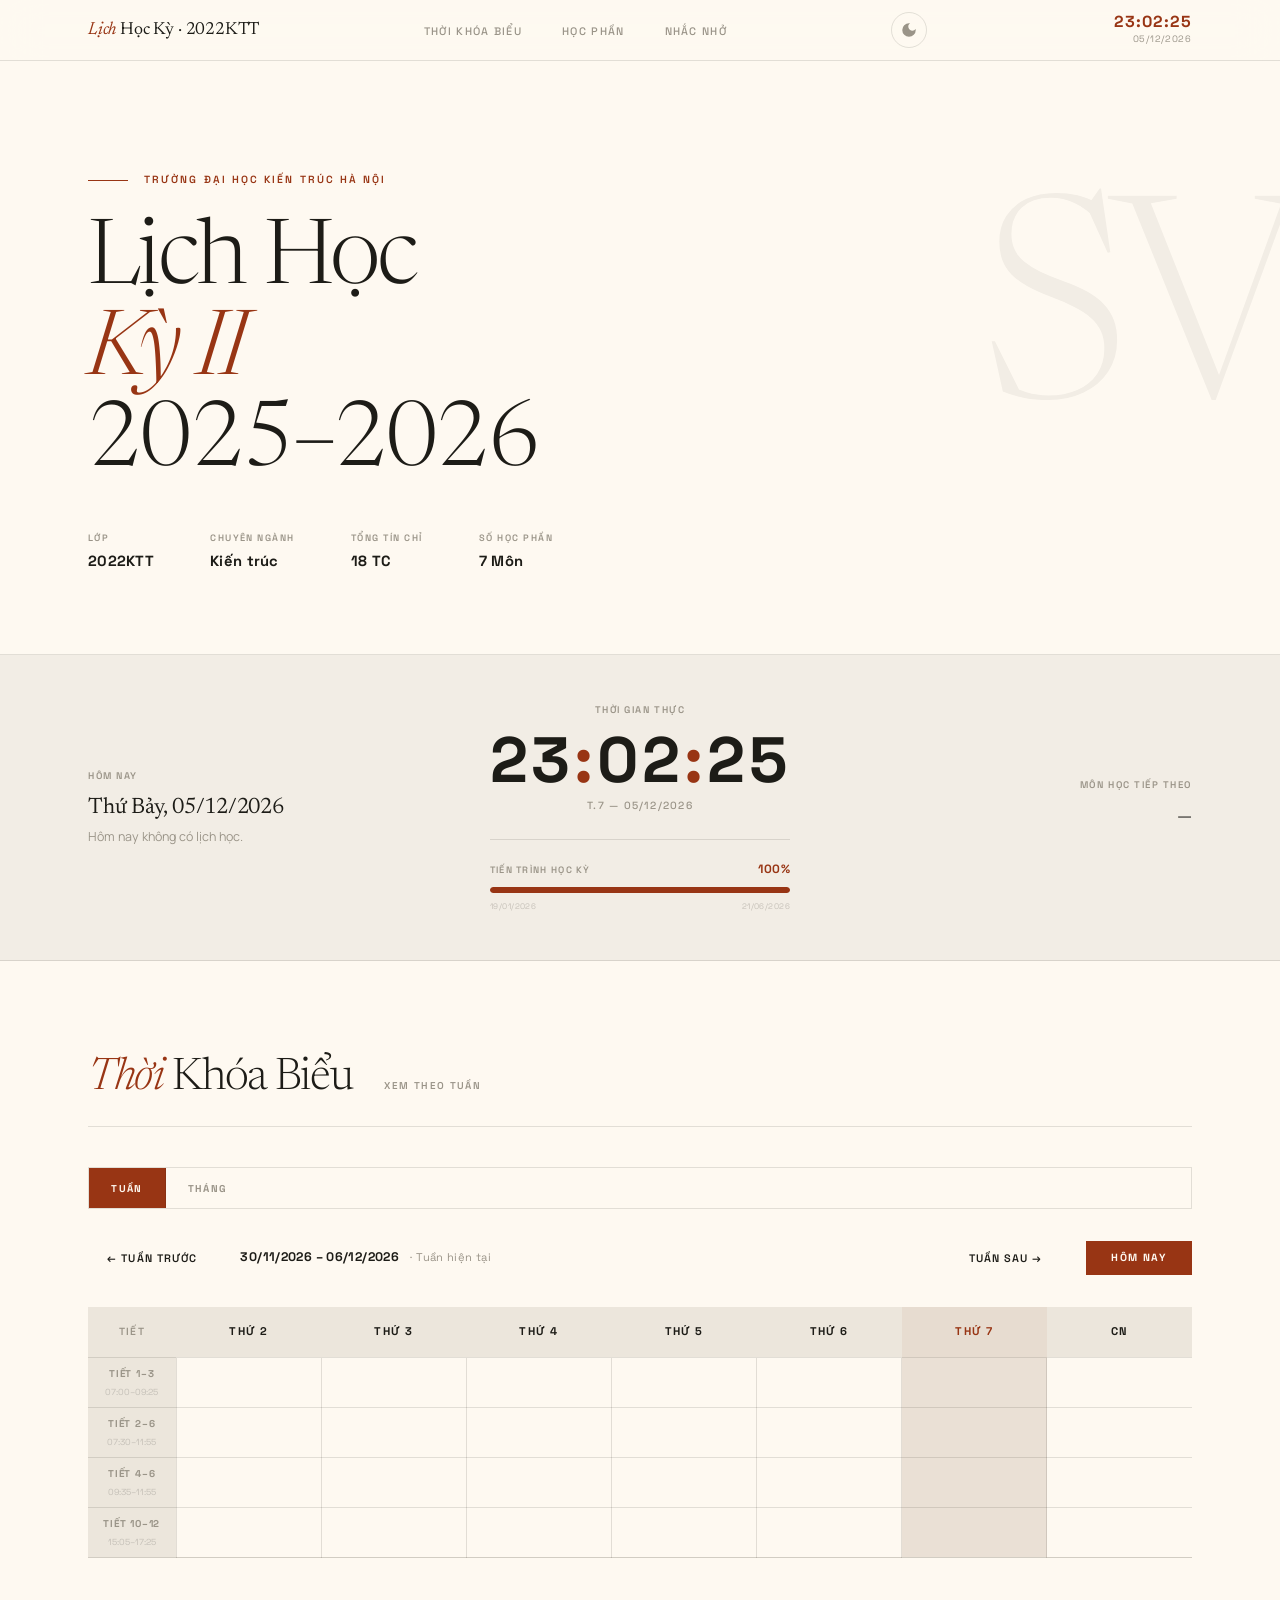
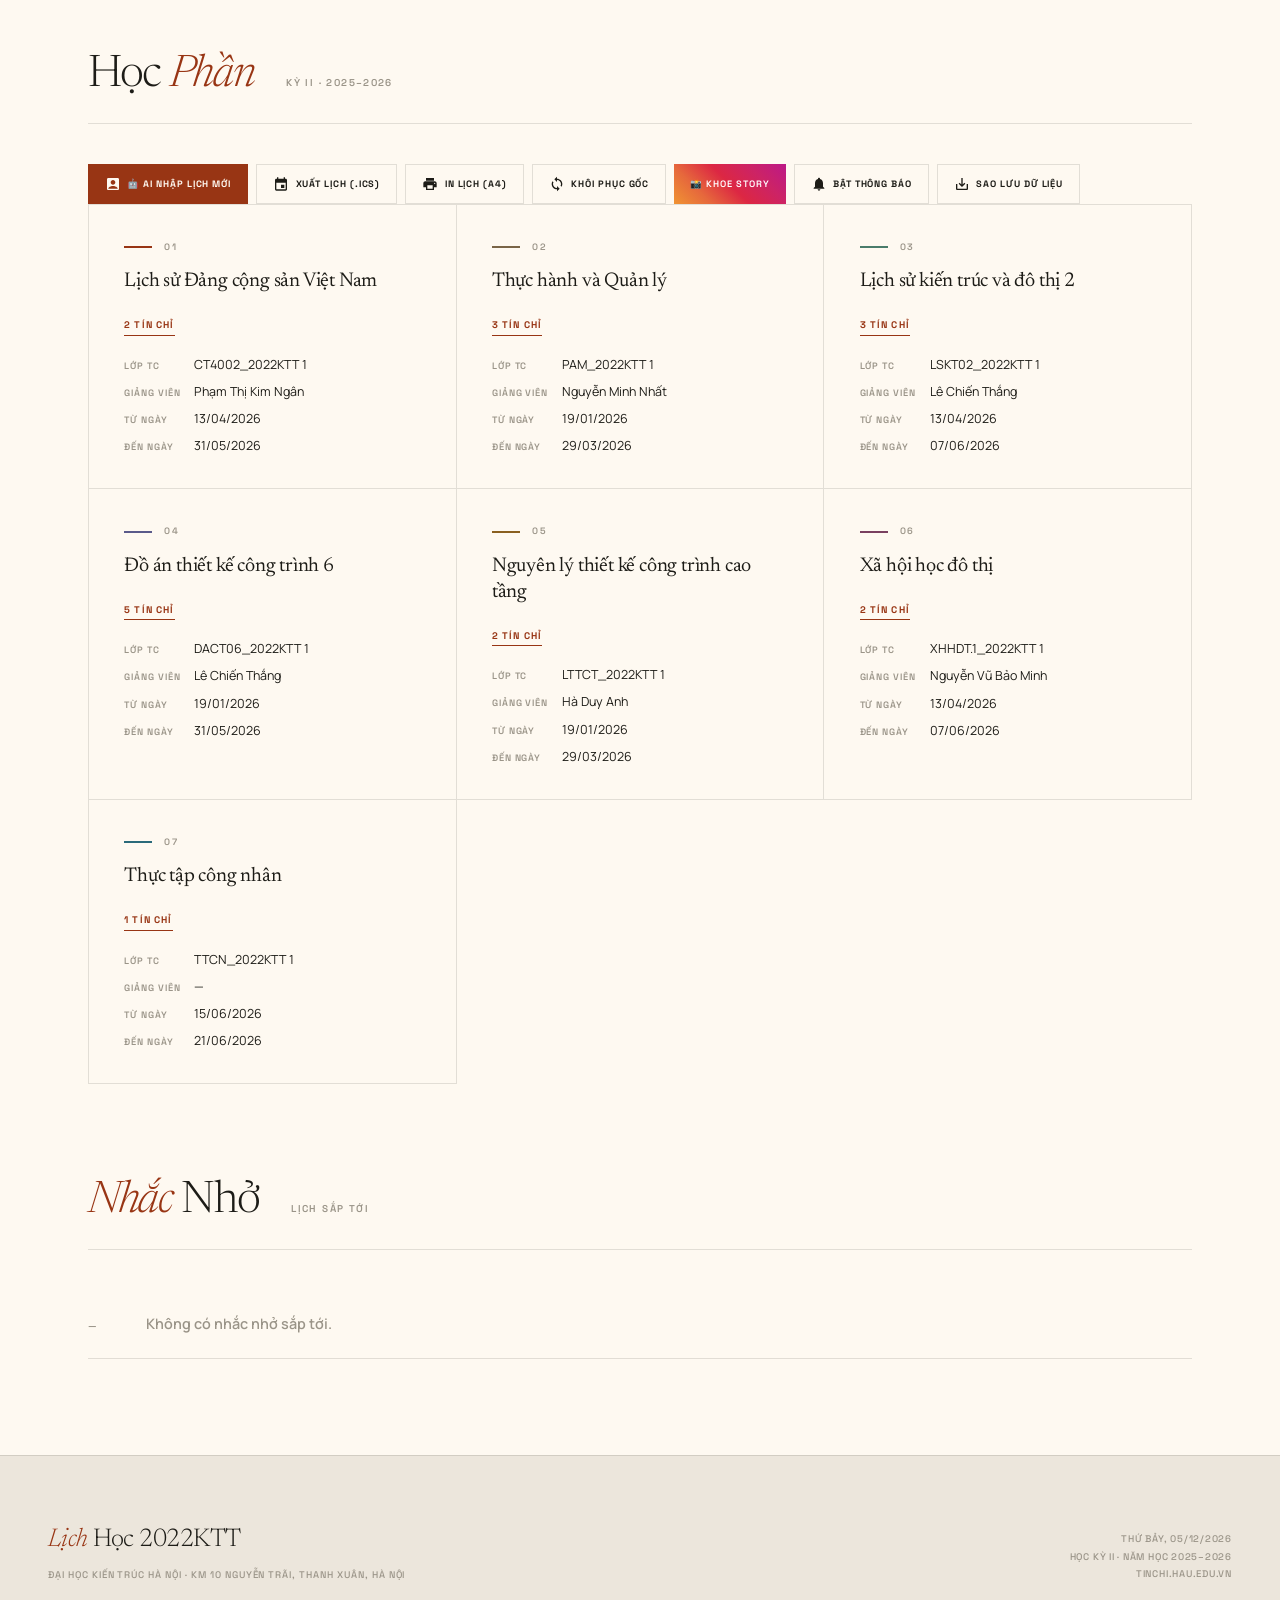
==== commit 79a17026: "Add files via upload" ====
--- a/index.mobile.html
+++ b/index.mobile.html
@@ -128,6 +128,13 @@
       <svg viewBox="0 0 24 24"><path d="M19 8H5c-1.66 0-3 1.34-3 3v6h4v4h12v-4h4v-6c0-1.66-1.34-3-3-3zm-3 11H8v-5h8v5zm3-7c-.55 0-1-.45-1-1s.45-1 1-1 1 .45 1 1-.45 1-1 1zm-1-9H6v4h12V3z"/></svg>
       In ra giấy (A4)
     </button>
+    <button class="act-btn" onclick="resetSchedule()">
+      <svg viewBox="0 0 24 24"><path d="M12 4V1L8 5l4 4V6c3.31 0 6 2.69 6 6 0 1.01-.25 1.97-.7 2.8l1.46 1.46C19.54 15.03 20 13.57 20 12c0-4.42-3.58-8-8-8zm0 14c-3.31 0-6-2.69-6-6 0-1.01.25-1.97.7-2.8L5.24 7.74C4.46 8.97 4 10.43 4 12c0 4.42 3.58 8 8 8v3l4-4-4-4v3z"/></svg>
+      Khôi phục gốc
+    </button>
+    <button class="act-btn" onclick="exportStory()" style="background: linear-gradient(45deg, #f09433 0%, #e6683c 25%, #dc2743 50%, #cc2366 75%, #bc1888 100%); color: white; border: none; font-weight: 600;">
+      📸 Khoe Story
+    </button>
     <button class="act-btn" id="notifBtn" onclick="toggleNotifications()">
       <svg viewBox="0 0 24 24"><path d="M12 22c1.1 0 2-.9 2-2h-4c0 1.1.89 2 2 2zm6-6v-5c0-3.07-1.64-5.64-4.5-6.32V4c0-.83-.67-1.5-1.5-1.5s-1.5.67-1.5 1.5v.68C7.63 5.36 6 7.92 6 11v5l-2 2v1h16v-1l-2-2z"/></svg>
       <span id="notifLabel">Bật thông báo</span>
@@ -169,7 +176,11 @@
     <h3 class="m-title">Nhập lịch từ <em>trang tín chỉ</em></h3>
     
     <div class="import-steps">
-      <input type="hidden" id="geminiKey" value="">
+      <div class="import-step" style="margin-bottom:0.5rem">
+        <span class="step-num">🔑</span>
+        <span>Cung cấp API Key (Chỉ lưu trên máy)</span>
+      </div>
+      <input type="password" id="geminiKey" class="import-textarea" style="min-height:40px; margin-bottom:1rem; border:1px solid #ccc; font-family:monospace;" placeholder="Dán Gemini API Key (AIzaSy...) vào đây..." onchange="localStorage.setItem('gemini-api-key', this.value.trim())">
 
       <div class="import-step">
         <span class="step-num">1</span>
@@ -265,6 +276,73 @@
   </div>
 </nav>
 
-<script src="./app.mobile.js"></script>
+<!-- MAP MODAL -->
+<div class="m-overlay" id="mapModal" onclick="if(event.target===this) closeMap()">
+  <div class="m-box" style="max-width:95%; width:95%; padding: 1.2rem;">
+    <button class="m-close" onclick="closeMap()">Đóng ×</button>
+    <div class="m-eyebrow">🗺️ Sơ đồ chỉ đường</div>
+    <h3 class="m-title" id="mapRoomTitle" style="margin-bottom:0.2rem">Phòng ...</h3>
+    <p style="font-size:0.75rem; color:var(--muted); margin-bottom:1rem; font-weight:600;" id="mapRoomDesc">Vị trí: ...</p>
+    
+    <div style="width:100%; overflow-x:auto; border:1px solid var(--line); border-radius:8px; background:#fff;">
+      <svg viewBox="0 0 950 550" style="width:100%; min-width:600px; height:auto; display:block;" id="campusMapSvg">
+        <defs>
+          <filter id="glow" x="-20%" y="-20%" width="140%" height="140%">
+            <feGaussianBlur stdDeviation="6" result="blur" />
+            <feComposite in="SourceGraphic" in2="blur" operator="over" />
+          </filter>
+        </defs>
+
+        <rect width="950" height="550" fill="#f8f9fa"/>
+        <!-- Cổng -->
+        <text x="880" y="270" font-weight="900" font-size="18" fill="#333">CỔNG</text>
+        <path d="M860,100 L860,500" stroke="#ccc" stroke-width="4" stroke-dasharray="10,5" fill="none"/>
+        <circle cx="860" cy="265" r="8" fill="#e74c3c"/>
+
+        <!-- Tòa U -->
+        <rect id="bdg-U" x="650" y="240" width="180" height="150" fill="#e2e8f0" stroke="#94a3b8" stroke-width="3" rx="4"/>
+        <text x="740" y="315" font-weight="bold" font-size="14" text-anchor="middle" fill="#475569">Khu Bạn Ở Đây</text>
+
+        <!-- Nhà Mỹ Thuật (M) -->
+        <rect id="bdg-M" x="720" y="440" width="110" height="60" fill="#e2e8f0" stroke="#94a3b8" stroke-width="3" rx="4"/>
+        <text x="775" y="475" font-size="13" font-weight="bold" text-anchor="middle" fill="#475569">Mỹ Thuật (M)</text>
+
+        <!-- Nhà Triển Lãm -->
+        <rect id="bdg-TL" x="650" y="100" width="180" height="60" fill="#e2e8f0" stroke="#94a3b8" stroke-width="3" rx="4"/>
+        <text x="740" y="135" font-size="13" font-weight="bold" text-anchor="middle" fill="#475569">Triển Lãm</text>
+
+        <!-- Nhà H Cũ -->
+        <rect id="bdg-Hold" x="480" y="100" width="130" height="80" fill="#e2e8f0" stroke="#94a3b8" stroke-width="3" rx="4"/>
+        <circle cx="545" cy="140" r="18" fill="#fff" stroke="#94a3b8" stroke-width="2"/>
+        <text x="545" y="145" font-size="16" font-weight="bold" text-anchor="middle" fill="#333">H</text>
+
+        <!-- Nhà Thi Đấu -->
+        <rect id="bdg-G" x="280" y="100" width="170" height="170" fill="#e2e8f0" stroke="#94a3b8" stroke-width="3" rx="4"/>
+        <text x="365" y="190" font-weight="bold" font-size="15" text-anchor="middle" fill="#475569">Nhà Thi Đấu</text>
+
+        <!-- Tòa H (Mới - Công Trường cũ) -->
+        <rect id="bdg-H" x="250" y="300" width="370" height="200" fill="#e2e8f0" stroke="#94a3b8" stroke-width="3" rx="4"/>
+        <text x="435" y="405" font-weight="900" font-size="22" letter-spacing="2" text-anchor="middle" fill="#475569">TÒA H (MỚI)</text>
+
+        <!-- Tòa E -->
+        <rect id="bdg-E" x="120" y="140" width="110" height="150" fill="#e2e8f0" stroke="#94a3b8" stroke-width="3" rx="4"/>
+        <circle cx="175" cy="215" r="18" fill="#fff" stroke="#94a3b8" stroke-width="2"/>
+        <text x="175" y="221" font-size="16" font-weight="bold" text-anchor="middle" fill="#333">E</text>
+
+        <!-- Tòa C -->
+        <rect id="bdg-C" x="120" y="320" width="60" height="180" fill="#e2e8f0" stroke="#94a3b8" stroke-width="3" rx="4"/>
+        <circle cx="150" cy="500" r="15" fill="#fff" stroke="#94a3b8" stroke-width="2"/>
+        <text x="150" y="505" font-size="14" font-weight="bold" text-anchor="middle" fill="#333">C</text>
+
+        <!-- Tòa K -->
+        <rect id="bdg-K" x="120" y="80" width="70" height="50" fill="#e2e8f0" stroke="#94a3b8" stroke-width="3" rx="4"/>
+        <circle cx="155" cy="105" r="12" fill="#fff" stroke="#94a3b8" stroke-width="2"/>
+        <text x="155" y="110" font-size="12" font-weight="bold" text-anchor="middle" fill="#333">K</text>
+      </svg>
+    </div>
+  </div>
+</div>
+
+<script src="app.mobile.js"></script>
 </body>
 </html>
